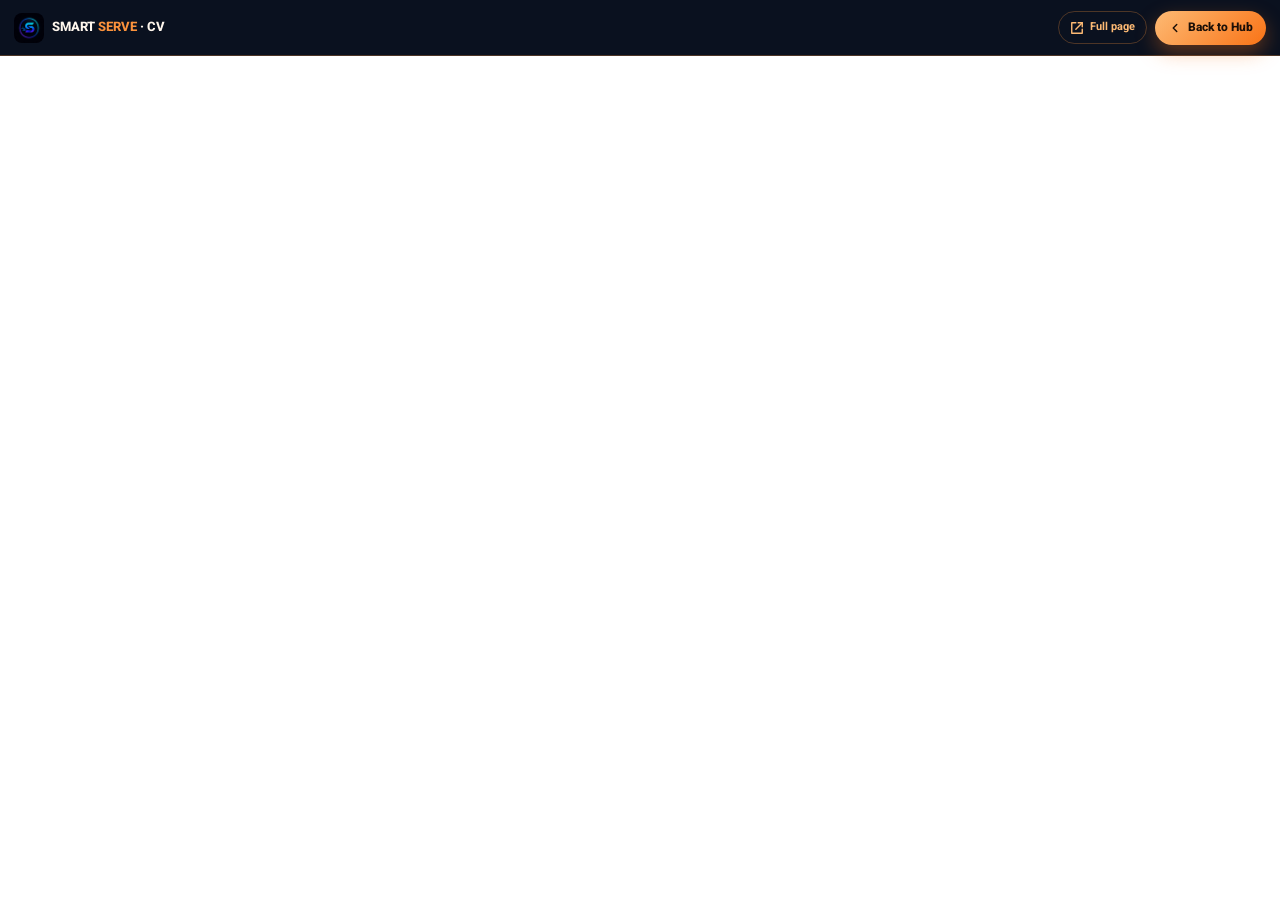
==== cv.html @ f28821da "Add POS showcase page with multilingual screenshots, CV hub wrapper with Back to Hub, and wire hub P" ====
<!DOCTYPE html>
<html lang="en">
<head>
    <meta charset="utf-8">
    <meta name="viewport" content="width=device-width, initial-scale=1.0">
    <title>Smart Serve — CV</title>
    <meta name="description" content="Basam Ali — Web & App Developer CV">
    <meta name="theme-color" content="#0B1220">
    <link rel="icon" type="image/png" href="images/icon-192.png">
    <link rel="preconnect" href="https://fonts.googleapis.com">
    <link rel="preconnect" href="https://fonts.gstatic.com" crossorigin>
    <link href="https://fonts.googleapis.com/css2?family=Vazirmatn:wght@600;700;800&display=swap" rel="stylesheet">
    <style>
        *,*::before,*::after{margin:0;padding:0;box-sizing:border-box}
        :root{
            --bg:#0B1220;--line:rgba(251,146,60,.28);--text:#FFF7ED;--muted:#FDBA74;
            --orange:#FB923C;--orange2:#F97316;
        }
        html,body{height:100%;overflow:hidden}
        body{font-family:'Vazirmatn',sans-serif;background:var(--bg);color:var(--text)}
        a{text-decoration:none;color:inherit}
        .bar{
            position:fixed;top:0;left:0;right:0;z-index:50;height:56px;
            display:flex;align-items:center;justify-content:space-between;gap:10px;
            padding:0 14px;background:rgba(11,18,32,.92);backdrop-filter:blur(12px);
            border-bottom:1px solid var(--line);
        }
        .brand{display:flex;align-items:center;gap:8px;font-size:13px;font-weight:800}
        .brand img{width:30px;height:30px;border-radius:8px;object-fit:cover}
        .brand em{font-style:normal;color:var(--orange)}
        .hub-back{
            display:inline-flex;align-items:center;gap:6px;font-size:12px;font-weight:800;
            color:#1C1008;background:linear-gradient(135deg,#FDBA74,var(--orange2));
            padding:8px 13px;border-radius:999px;box-shadow:0 8px 20px rgba(249,115,22,.35);
        }
        .hub-back svg{width:14px;height:14px}
        .open-ext{
            display:inline-flex;align-items:center;gap:6px;font-size:11px;font-weight:700;
            color:var(--muted);border:1px solid var(--line);padding:7px 11px;border-radius:999px;
        }
        .actions{display:flex;align-items:center;gap:8px}
        .frame-wrap{position:fixed;inset:56px 0 0 0}
        .frame-wrap iframe{width:100%;height:100%;border:0;display:block;background:#fff}
        @media(max-width:520px){
            .brand span{display:none}
            .open-ext span{display:none}
            .open-ext{padding:8px 10px}
        }
    </style>
</head>
<body>
    <div class="bar">
        <a class="brand" href="index.html">
            <img src="images/logo.png" alt="Smart Serve">
            <span>SMART <em>SERVE</em> · CV</span>
        </a>
        <div class="actions">
            <a class="open-ext" href="https://basam-ali-info.vercel.app/" target="_blank" rel="noopener noreferrer" title="Open full page">
                <svg width="14" height="14" viewBox="0 0 24 24" fill="none" stroke="currentColor" stroke-width="2.4" stroke-linecap="round" stroke-linejoin="round"><path d="M14 3h7v7"/><path d="M10 14L21 3"/><path d="M21 14v7H3V3h7"/></svg>
                <span>Full page</span>
            </a>
            <a class="hub-back" href="index.html">
                <svg viewBox="0 0 24 24" fill="none" stroke="currentColor" stroke-width="2.5" stroke-linecap="round" stroke-linejoin="round"><path d="M15 18l-6-6 6-6"/></svg>
                <span>Back to Hub</span>
            </a>
        </div>
    </div>
    <div class="frame-wrap">
        <iframe src="https://basam-ali-info.vercel.app/" title="Basam Ali CV" loading="eager" referrerpolicy="no-referrer-when-downgrade"></iframe>
    </div>
</body>
</html>
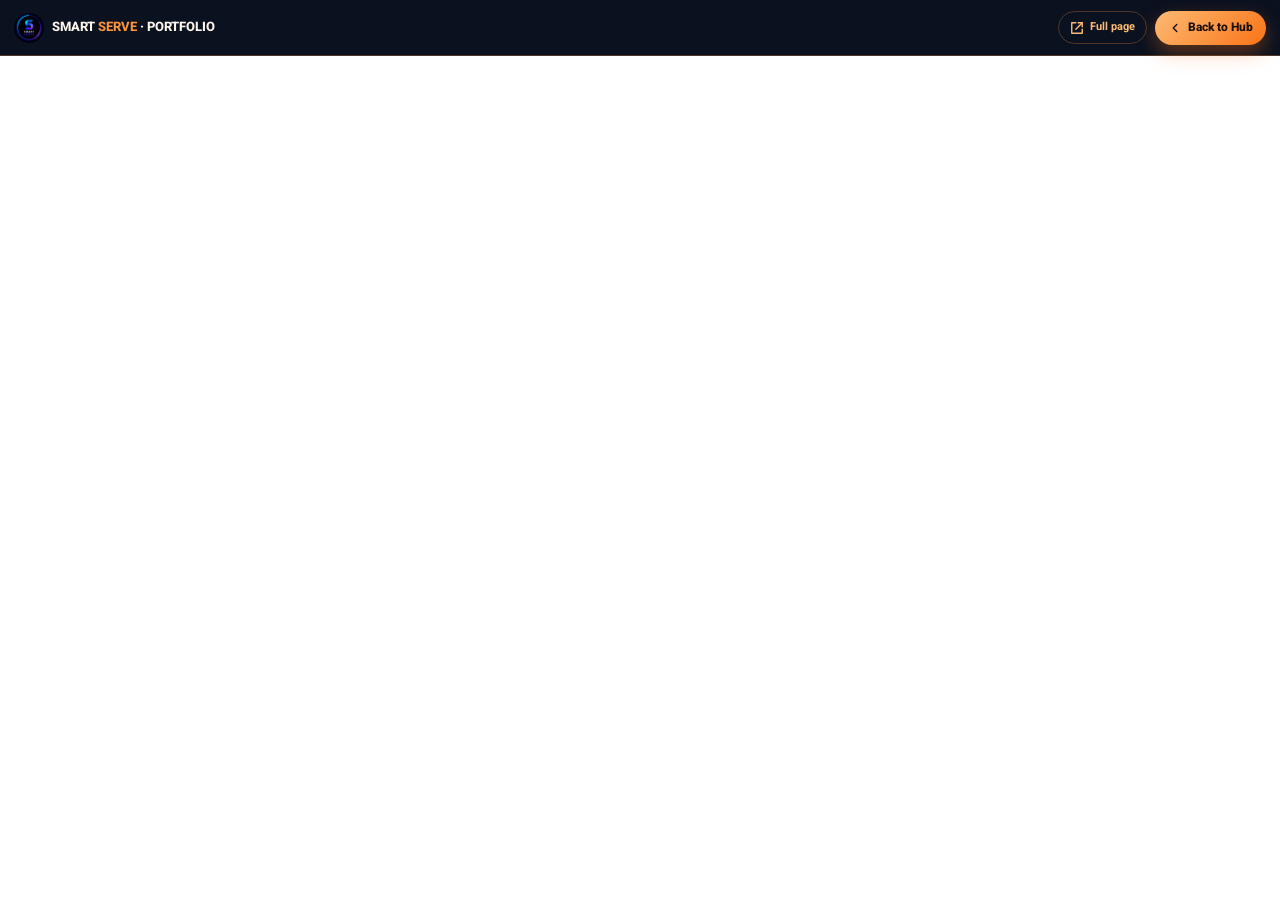
==== commit 822c1090: "Update brand logo and rename CV section to Developer Portfolio" ====
--- a/cv.html
+++ b/cv.html
@@ -3,8 +3,8 @@
 <head>
     <meta charset="utf-8">
     <meta name="viewport" content="width=device-width, initial-scale=1.0">
-    <title>Smart Serve — CV</title>
-    <meta name="description" content="Basam Ali — Web & App Developer CV">
+    <title>Smart Serve — Developer Portfolio</title>
+    <meta name="description" content="Basam Ali — Web & App Developer Portfolio">
     <meta name="theme-color" content="#0B1220">
     <link rel="icon" type="image/png" href="images/icon-192.png">
     <link rel="preconnect" href="https://fonts.googleapis.com">
@@ -26,7 +26,7 @@
             border-bottom:1px solid var(--line);
         }
         .brand{display:flex;align-items:center;gap:8px;font-size:13px;font-weight:800}
-        .brand img{width:30px;height:30px;border-radius:8px;object-fit:cover}
+        .brand img{width:30px;height:30px;border-radius:50%;object-fit:cover}
         .brand em{font-style:normal;color:var(--orange)}
         .hub-back{
             display:inline-flex;align-items:center;gap:6px;font-size:12px;font-weight:800;
@@ -52,7 +52,7 @@
     <div class="bar">
         <a class="brand" href="index.html">
             <img src="images/logo.png" alt="Smart Serve">
-            <span>SMART <em>SERVE</em> · CV</span>
+            <span>SMART <em>SERVE</em> · PORTFOLIO</span>
         </a>
         <div class="actions">
             <a class="open-ext" href="https://basam-ali-info.vercel.app/" target="_blank" rel="noopener noreferrer" title="Open full page">
@@ -66,7 +66,7 @@
         </div>
     </div>
     <div class="frame-wrap">
-        <iframe src="https://basam-ali-info.vercel.app/" title="Basam Ali CV" loading="eager" referrerpolicy="no-referrer-when-downgrade"></iframe>
+        <iframe src="https://basam-ali-info.vercel.app/" title="Basam Ali Portfolio" loading="eager" referrerpolicy="no-referrer-when-downgrade"></iframe>
     </div>
 </body>
 </html>
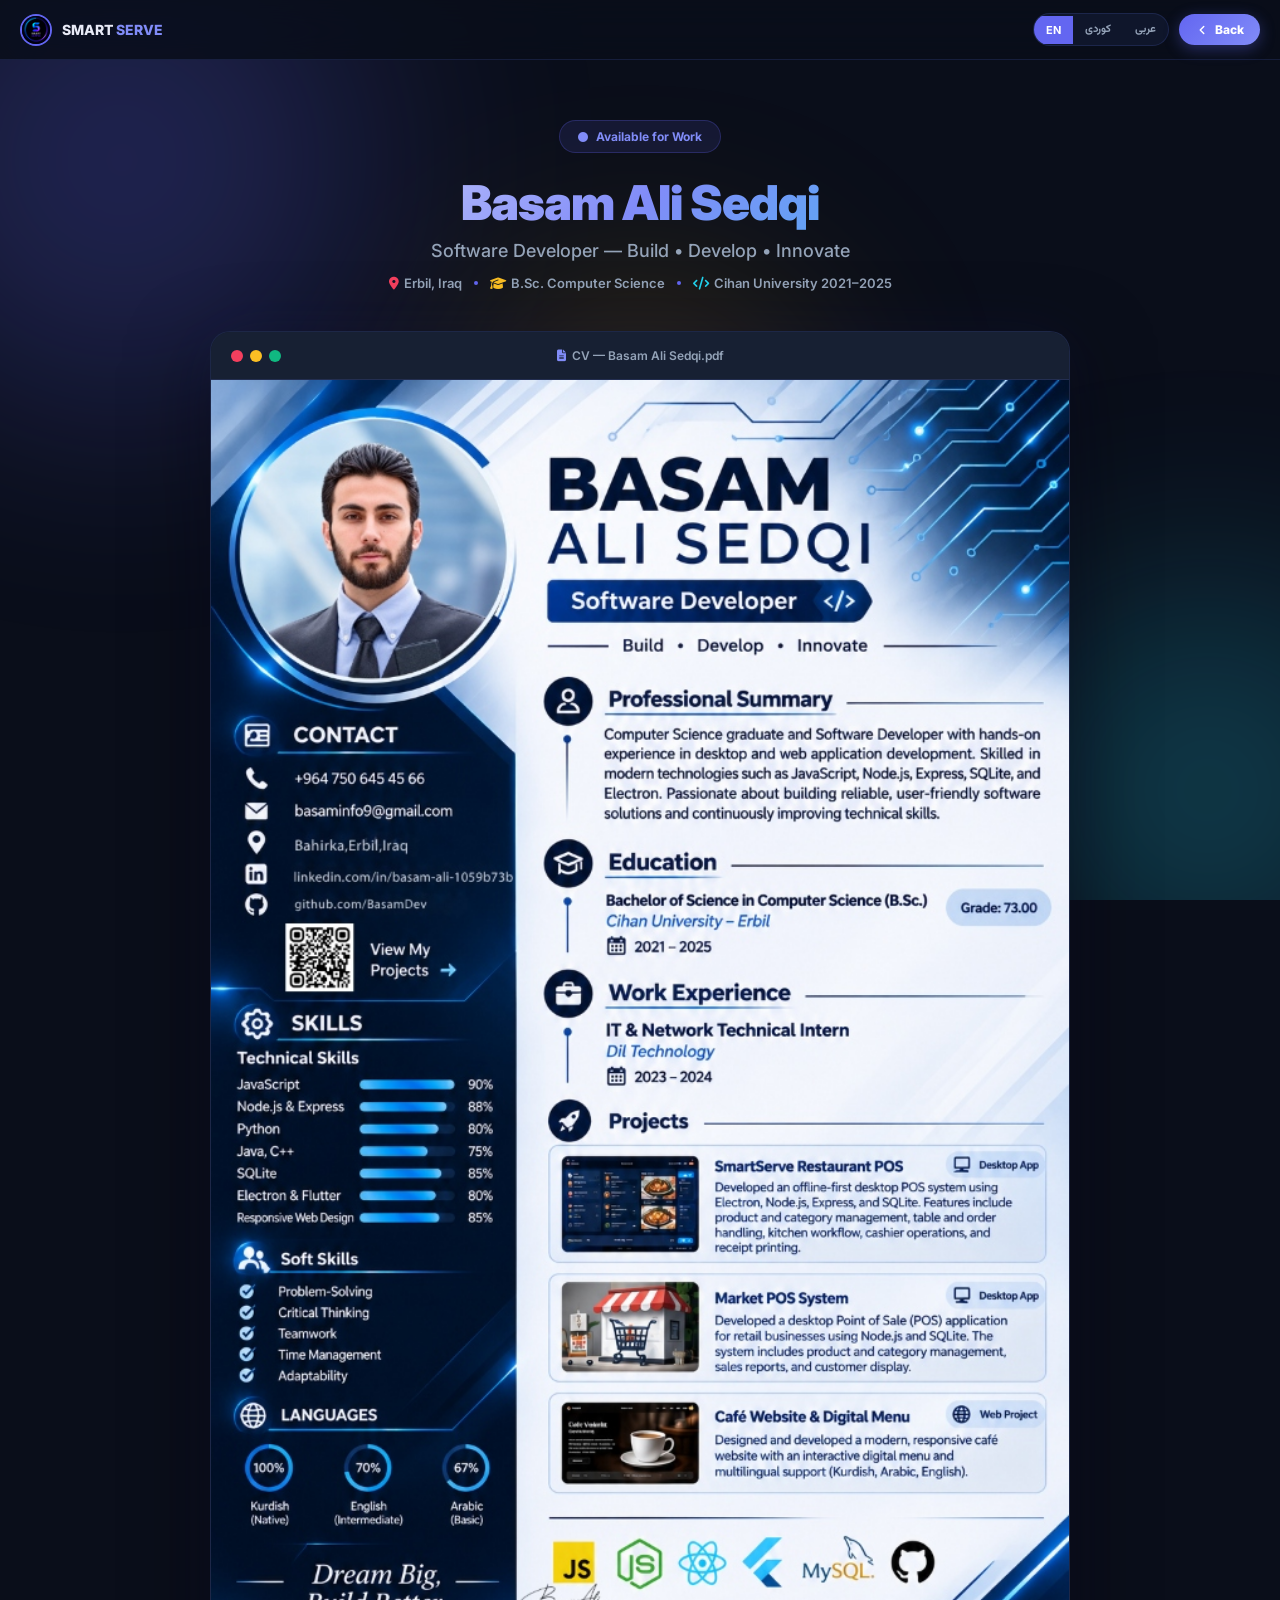
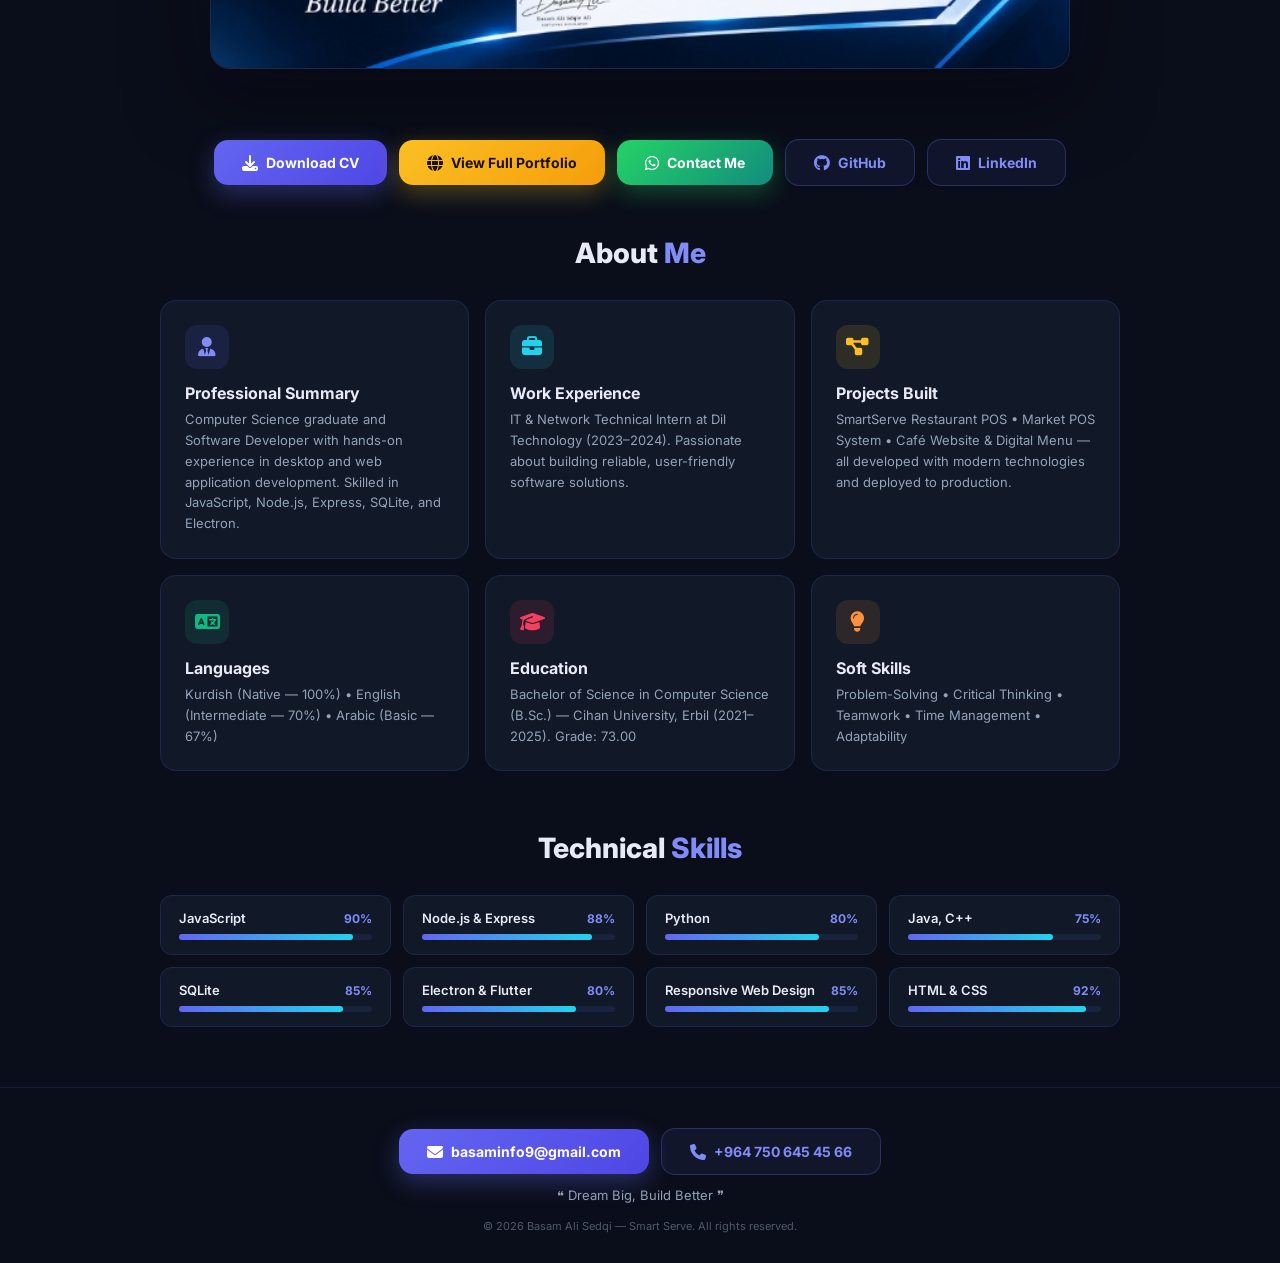
==== commit 76322337: "Redesign CV page - luxury portfolio with CV image, download, trilingual (EN/KU/AR)" ====
--- a/cv.html
+++ b/cv.html
@@ -1,72 +1,563 @@
 <!DOCTYPE html>
-<html lang="en">
+<html lang="en" dir="ltr">
 <head>
     <meta charset="utf-8">
     <meta name="viewport" content="width=device-width, initial-scale=1.0">
-    <title>Smart Serve — Developer Portfolio</title>
-    <meta name="description" content="Basam Ali — Web & App Developer Portfolio">
-    <meta name="theme-color" content="#0B1220">
+    <title>Basam Ali Sedqi — Software Developer</title>
+    <meta name="description" content="Basam Ali Sedqi — Software Developer Portfolio & CV">
+    <meta name="theme-color" content="#0a0e1a">
     <link rel="icon" type="image/png" href="images/icon-192.png">
     <link rel="preconnect" href="https://fonts.googleapis.com">
     <link rel="preconnect" href="https://fonts.gstatic.com" crossorigin>
-    <link href="https://fonts.googleapis.com/css2?family=Vazirmatn:wght@600;700;800&display=swap" rel="stylesheet">
+    <link href="https://fonts.googleapis.com/css2?family=Inter:wght@400;500;600;700;800;900&family=Vazirmatn:wght@400;600;700;800&display=swap" rel="stylesheet">
+    <link rel="stylesheet" href="https://cdnjs.cloudflare.com/ajax/libs/font-awesome/6.5.1/css/all.min.css">
     <style>
         *,*::before,*::after{margin:0;padding:0;box-sizing:border-box}
         :root{
-            --bg:#0B1220;--line:rgba(251,146,60,.28);--text:#FFF7ED;--muted:#FDBA74;
-            --orange:#FB923C;--orange2:#F97316;
-        }
-        html,body{height:100%;overflow:hidden}
-        body{font-family:'Vazirmatn',sans-serif;background:var(--bg);color:var(--text)}
-        a{text-decoration:none;color:inherit}
-        .bar{
-            position:fixed;top:0;left:0;right:0;z-index:50;height:56px;
-            display:flex;align-items:center;justify-content:space-between;gap:10px;
-            padding:0 14px;background:rgba(11,18,32,.92);backdrop-filter:blur(12px);
-            border-bottom:1px solid var(--line);
-        }
-        .brand{display:flex;align-items:center;gap:8px;font-size:13px;font-weight:800}
-        .brand img{width:30px;height:30px;border-radius:50%;object-fit:cover}
-        .brand em{font-style:normal;color:var(--orange)}
-        .hub-back{
+            --bg:#0a0e1a;--surface:#111827;--surface2:#1a2236;--border:rgba(99,130,255,.15);
+            --text:#e8eaf6;--muted:#94a3b8;--accent:#6366f1;--accent2:#818cf8;
+            --gold:#fbbf24;--gold2:#f59e0b;--cyan:#22d3ee;--emerald:#10b981;
+            --rose:#f43f5e;--orange:#fb923c;
+        }
+        html{scroll-behavior:smooth}
+        body{font-family:'Inter','Vazirmatn',sans-serif;background:var(--bg);color:var(--text);min-height:100vh;overflow-x:hidden}
+        [dir="rtl"] body{font-family:'Vazirmatn','Inter',sans-serif}
+
+        /* ─── Ambient Background ─── */
+        .ambient{position:fixed;inset:0;pointer-events:none;z-index:0;overflow:hidden}
+        .ambient .orb{position:absolute;border-radius:50%;filter:blur(120px);opacity:.25;animation:orbFloat 12s ease-in-out infinite alternate}
+        .orb-1{width:500px;height:500px;background:var(--accent);top:-10%;left:-10%;animation-delay:0s}
+        .orb-2{width:400px;height:400px;background:var(--cyan);bottom:-10%;right:-10%;animation-delay:-4s}
+        .orb-3{width:300px;height:300px;background:var(--gold);top:50%;left:50%;transform:translate(-50%,-50%);animation-delay:-8s}
+        @keyframes orbFloat{0%{transform:translate(0,0) scale(1)}50%{transform:translate(30px,-20px) scale(1.1)}100%{transform:translate(-20px,30px) scale(.95)}}
+
+        /* ─── Top Bar ─── */
+        .topbar{
+            position:sticky;top:0;z-index:100;height:60px;
+            display:flex;align-items:center;justify-content:space-between;
+            padding:0 20px;background:rgba(10,14,26,.88);backdrop-filter:blur(20px) saturate(1.6);
+            border-bottom:1px solid var(--border);
+        }
+        .topbar-brand{display:flex;align-items:center;gap:10px;font-weight:800;font-size:14px;color:var(--text);text-decoration:none}
+        .topbar-brand img{width:32px;height:32px;border-radius:50%;object-fit:cover;border:2px solid var(--accent)}
+        .topbar-brand em{font-style:normal;color:var(--accent2)}
+        .topbar-actions{display:flex;align-items:center;gap:10px}
+        .lang-toggle{
+            display:flex;align-items:center;gap:0;border-radius:999px;overflow:hidden;
+            border:1px solid var(--border);background:rgba(99,130,255,.08);
+        }
+        .lang-toggle button{
+            padding:7px 12px;font-size:11px;font-weight:700;background:none;border:none;color:var(--muted);
+            cursor:pointer;transition:all .3s ease;font-family:inherit;
+        }
+        .lang-toggle button.active{background:var(--accent);color:#fff}
+        .back-btn{
             display:inline-flex;align-items:center;gap:6px;font-size:12px;font-weight:800;
-            color:#1C1008;background:linear-gradient(135deg,#FDBA74,var(--orange2));
-            padding:8px 13px;border-radius:999px;box-shadow:0 8px 20px rgba(249,115,22,.35);
-        }
-        .hub-back svg{width:14px;height:14px}
-        .open-ext{
-            display:inline-flex;align-items:center;gap:6px;font-size:11px;font-weight:700;
-            color:var(--muted);border:1px solid var(--line);padding:7px 11px;border-radius:999px;
-        }
-        .actions{display:flex;align-items:center;gap:8px}
-        .frame-wrap{position:fixed;inset:56px 0 0 0}
-        .frame-wrap iframe{width:100%;height:100%;border:0;display:block;background:#fff}
-        @media(max-width:520px){
-            .brand span{display:none}
-            .open-ext span{display:none}
-            .open-ext{padding:8px 10px}
+            color:#fff;background:linear-gradient(135deg,var(--accent),var(--accent2));
+            padding:8px 16px;border-radius:999px;text-decoration:none;
+            box-shadow:0 4px 15px rgba(99,102,241,.35);transition:all .3s ease;
+        }
+        .back-btn:hover{transform:translateY(-1px);box-shadow:0 6px 20px rgba(99,102,241,.5)}
+        .back-btn svg{width:14px;height:14px}
+
+        /* ─── Hero Section ─── */
+        .hero{
+            position:relative;z-index:1;padding:60px 20px 40px;text-align:center;
+        }
+        .hero-badge{
+            display:inline-flex;align-items:center;gap:8px;
+            padding:8px 18px;border-radius:999px;font-size:12px;font-weight:700;
+            background:rgba(99,102,241,.12);border:1px solid rgba(99,102,241,.25);
+            color:var(--accent2);margin-bottom:20px;
+            animation:fadeInDown .6s ease;
+        }
+        .hero-badge i{font-size:10px;animation:pulse 2s ease-in-out infinite}
+        @keyframes pulse{0%,100%{opacity:1}50%{opacity:.4}}
+        .hero h1{
+            font-size:clamp(28px,5vw,48px);font-weight:900;letter-spacing:-1px;
+            background:linear-gradient(135deg,#fff 0%,var(--accent2) 50%,var(--cyan) 100%);
+            -webkit-background-clip:text;-webkit-text-fill-color:transparent;background-clip:text;
+            margin-bottom:8px;animation:fadeInUp .6s ease .1s both;
+        }
+        .hero .subtitle{
+            font-size:clamp(14px,2.5vw,18px);color:var(--muted);font-weight:500;
+            animation:fadeInUp .6s ease .2s both;
+        }
+        .hero .tagline{
+            display:flex;align-items:center;justify-content:center;gap:12px;
+            margin-top:14px;font-size:13px;color:var(--muted);font-weight:600;
+            animation:fadeInUp .6s ease .3s both;
+        }
+        .hero .tagline span{display:flex;align-items:center;gap:5px}
+        .hero .tagline .dot{width:4px;height:4px;border-radius:50%;background:var(--accent)}
+
+        @keyframes fadeInUp{from{opacity:0;transform:translateY(20px)}to{opacity:1;transform:translateY(0)}}
+        @keyframes fadeInDown{from{opacity:0;transform:translateY(-15px)}to{opacity:1;transform:translateY(0)}}
+
+        /* ─── CV Showcase ─── */
+        .cv-showcase{
+            position:relative;z-index:1;max-width:900px;margin:0 auto;padding:0 20px 40px;
+        }
+        .cv-frame{
+            position:relative;border-radius:20px;overflow:hidden;
+            background:var(--surface);border:1px solid var(--border);
+            box-shadow:0 25px 80px rgba(0,0,0,.5),0 0 60px rgba(99,102,241,.08);
+            animation:fadeInUp .8s ease .4s both;
+        }
+        .cv-frame-header{
+            display:flex;align-items:center;justify-content:space-between;
+            padding:16px 20px;background:rgba(26,34,54,.8);border-bottom:1px solid var(--border);
+        }
+        .cv-frame-dots{display:flex;gap:7px}
+        .cv-frame-dots span{width:12px;height:12px;border-radius:50%}
+        .cv-frame-dots span:nth-child(1){background:#f43f5e}
+        .cv-frame-dots span:nth-child(2){background:#fbbf24}
+        .cv-frame-dots span:nth-child(3){background:#10b981}
+        .cv-frame-title{font-size:12px;color:var(--muted);font-weight:600;display:flex;align-items:center;gap:6px}
+        .cv-frame-title i{color:var(--accent2)}
+        .cv-image-wrap{
+            position:relative;cursor:zoom-in;overflow:hidden;
+        }
+        .cv-image-wrap img{
+            width:100%;height:auto;display:block;transition:transform .5s ease;
+        }
+        .cv-image-wrap:hover img{transform:scale(1.02)}
+        .cv-image-overlay{
+            position:absolute;inset:0;background:linear-gradient(to top,rgba(10,14,26,.7) 0%,transparent 30%);
+            display:flex;align-items:flex-end;justify-content:center;padding:30px;
+            opacity:0;transition:opacity .4s ease;pointer-events:none;
+        }
+        .cv-image-wrap:hover .cv-image-overlay{opacity:1}
+        .cv-image-overlay span{
+            font-size:14px;font-weight:700;color:#fff;
+            background:rgba(99,102,241,.6);backdrop-filter:blur(10px);
+            padding:10px 20px;border-radius:999px;
+        }
+
+        /* ─── Action Buttons ─── */
+        .cv-actions{
+            display:flex;flex-wrap:wrap;align-items:center;justify-content:center;gap:12px;
+            padding:30px 20px;position:relative;z-index:1;animation:fadeInUp .8s ease .5s both;
+        }
+        .btn{
+            display:inline-flex;align-items:center;gap:8px;padding:14px 28px;
+            border-radius:14px;font-size:14px;font-weight:700;text-decoration:none;
+            transition:all .35s ease;border:none;cursor:pointer;font-family:inherit;
+        }
+        .btn i{font-size:16px}
+        .btn-primary{
+            background:linear-gradient(135deg,var(--accent),#4f46e5);color:#fff;
+            box-shadow:0 8px 25px rgba(99,102,241,.35);
+        }
+        .btn-primary:hover{transform:translateY(-2px);box-shadow:0 12px 35px rgba(99,102,241,.5)}
+        .btn-gold{
+            background:linear-gradient(135deg,var(--gold),var(--gold2));color:#1a1000;
+            box-shadow:0 8px 25px rgba(251,191,36,.3);
+        }
+        .btn-gold:hover{transform:translateY(-2px);box-shadow:0 12px 35px rgba(251,191,36,.45)}
+        .btn-outline{
+            background:rgba(99,130,255,.08);color:var(--accent2);
+            border:1.5px solid rgba(99,102,241,.3);
+        }
+        .btn-outline:hover{background:rgba(99,130,255,.18);transform:translateY(-2px)}
+        .btn-whatsapp{
+            background:linear-gradient(135deg,#25d366,#128c7e);color:#fff;
+            box-shadow:0 8px 25px rgba(37,211,102,.3);
+        }
+        .btn-whatsapp:hover{transform:translateY(-2px);box-shadow:0 12px 35px rgba(37,211,102,.45)}
+
+        /* ─── Info Cards Grid ─── */
+        .info-section{
+            position:relative;z-index:1;max-width:1000px;margin:0 auto;padding:20px 20px 40px;
+        }
+        .section-title{
+            text-align:center;font-size:clamp(20px,3vw,28px);font-weight:800;margin-bottom:30px;
+            color:var(--text);
+        }
+        .section-title span{color:var(--accent2)}
+        .info-grid{display:grid;grid-template-columns:repeat(auto-fit,minmax(280px,1fr));gap:16px}
+        .info-card{
+            background:var(--surface);border:1px solid var(--border);border-radius:16px;
+            padding:24px;transition:all .35s ease;position:relative;overflow:hidden;
+        }
+        .info-card::before{
+            content:'';position:absolute;top:0;left:0;right:0;height:3px;
+            background:linear-gradient(90deg,var(--accent),var(--cyan));
+            transform:scaleX(0);transition:transform .4s ease;transform-origin:left;
+        }
+        .info-card:hover{transform:translateY(-4px);border-color:rgba(99,102,241,.3);box-shadow:0 15px 40px rgba(0,0,0,.3)}
+        .info-card:hover::before{transform:scaleX(1)}
+        .info-card-icon{
+            width:44px;height:44px;border-radius:12px;display:flex;align-items:center;justify-content:center;
+            font-size:20px;margin-bottom:14px;
+        }
+        .info-card-icon.blue{background:rgba(99,102,241,.12);color:var(--accent2)}
+        .info-card-icon.cyan{background:rgba(34,211,238,.12);color:var(--cyan)}
+        .info-card-icon.gold{background:rgba(251,191,36,.12);color:var(--gold)}
+        .info-card-icon.emerald{background:rgba(16,185,129,.12);color:var(--emerald)}
+        .info-card-icon.rose{background:rgba(244,63,94,.12);color:var(--rose)}
+        .info-card-icon.orange{background:rgba(251,146,60,.12);color:var(--orange)}
+        .info-card h3{font-size:16px;font-weight:700;margin-bottom:6px;color:var(--text)}
+        .info-card p{font-size:13px;color:var(--muted);line-height:1.6}
+
+        /* ─── Skills Section ─── */
+        .skills-grid{display:grid;grid-template-columns:repeat(auto-fit,minmax(220px,1fr));gap:12px;margin-top:20px}
+        .skill-bar{
+            background:var(--surface);border:1px solid var(--border);border-radius:12px;padding:14px 18px;
+        }
+        .skill-bar-head{display:flex;align-items:center;justify-content:space-between;margin-bottom:8px}
+        .skill-bar-head span:first-child{font-size:13px;font-weight:600;color:var(--text)}
+        .skill-bar-head span:last-child{font-size:12px;font-weight:700;color:var(--accent2)}
+        .skill-track{height:6px;border-radius:99px;background:rgba(99,130,255,.1)}
+        .skill-fill{height:100%;border-radius:99px;background:linear-gradient(90deg,var(--accent),var(--cyan));transition:width 1.2s ease}
+
+        /* ─── Contact Footer ─── */
+        .contact-footer{
+            position:relative;z-index:1;text-align:center;
+            padding:40px 20px 30px;
+            border-top:1px solid var(--border);
+            margin-top:20px;
+        }
+        .contact-footer p{font-size:13px;color:var(--muted);margin-top:12px}
+        .contact-footer .copy{font-size:11px;color:rgba(148,163,184,.5);margin-top:16px}
+
+        /* ─── Lightbox ─── */
+        .lightbox{
+            position:fixed;inset:0;z-index:999;background:rgba(0,0,0,.92);backdrop-filter:blur(15px);
+            display:flex;align-items:center;justify-content:center;padding:20px;
+            opacity:0;visibility:hidden;transition:all .4s ease;
+        }
+        .lightbox.active{opacity:1;visibility:visible}
+        .lightbox img{max-width:95%;max-height:90vh;border-radius:12px;box-shadow:0 30px 80px rgba(0,0,0,.6);transform:scale(.9);transition:transform .4s ease}
+        .lightbox.active img{transform:scale(1)}
+        .lightbox-close{
+            position:absolute;top:20px;right:20px;width:44px;height:44px;border-radius:50%;
+            background:rgba(255,255,255,.1);border:1px solid rgba(255,255,255,.15);
+            color:#fff;font-size:20px;cursor:pointer;display:flex;align-items:center;justify-content:center;
+            transition:all .3s ease;
+        }
+        .lightbox-close:hover{background:rgba(244,63,94,.6)}
+
+        /* ─── Responsive ─── */
+        @media(max-width:600px){
+            .topbar-brand span{display:none}
+            .hero{padding:40px 16px 30px}
+            .cv-actions{gap:10px;padding:20px 16px}
+            .btn{padding:12px 20px;font-size:13px}
+            .info-grid{grid-template-columns:1fr}
+            .skills-grid{grid-template-columns:1fr}
         }
     </style>
 </head>
 <body>
-    <div class="bar">
-        <a class="brand" href="index.html">
+    <!-- Ambient BG -->
+    <div class="ambient">
+        <div class="orb orb-1"></div>
+        <div class="orb orb-2"></div>
+        <div class="orb orb-3"></div>
+    </div>
+
+    <!-- Top Bar -->
+    <div class="topbar">
+        <a class="topbar-brand" href="index.html">
             <img src="images/logo.png" alt="Smart Serve">
-            <span>SMART <em>SERVE</em> · PORTFOLIO</span>
+            <span>SMART <em>SERVE</em></span>
         </a>
-        <div class="actions">
-            <a class="open-ext" href="https://basam-ali-info.vercel.app/" target="_blank" rel="noopener noreferrer" title="Open full page">
-                <svg width="14" height="14" viewBox="0 0 24 24" fill="none" stroke="currentColor" stroke-width="2.4" stroke-linecap="round" stroke-linejoin="round"><path d="M14 3h7v7"/><path d="M10 14L21 3"/><path d="M21 14v7H3V3h7"/></svg>
-                <span>Full page</span>
-            </a>
-            <a class="hub-back" href="index.html">
+        <div class="topbar-actions">
+            <div class="lang-toggle" id="langToggle">
+                <button data-lang="en" class="active">EN</button>
+                <button data-lang="ku">کوردی</button>
+                <button data-lang="ar">عربی</button>
+            </div>
+            <a class="back-btn" href="index.html">
                 <svg viewBox="0 0 24 24" fill="none" stroke="currentColor" stroke-width="2.5" stroke-linecap="round" stroke-linejoin="round"><path d="M15 18l-6-6 6-6"/></svg>
-                <span>Back to Hub</span>
+                <span data-t="back">Back</span>
             </a>
         </div>
     </div>
-    <div class="frame-wrap">
-        <iframe src="https://basam-ali-info.vercel.app/" title="Basam Ali Portfolio" loading="eager" referrerpolicy="no-referrer-when-downgrade"></iframe>
+
+    <!-- Hero -->
+    <section class="hero">
+        <div class="hero-badge"><i class="fas fa-circle"></i> <span data-t="available">Available for Work</span></div>
+        <h1 data-t="hero_name">Basam Ali Sedqi</h1>
+        <p class="subtitle" data-t="hero_role">Software Developer — Build • Develop • Innovate</p>
+        <div class="tagline">
+            <span><i class="fas fa-map-marker-alt" style="color:var(--rose)"></i> <span data-t="hero_loc">Erbil, Iraq</span></span>
+            <span class="dot"></span>
+            <span><i class="fas fa-graduation-cap" style="color:var(--gold)"></i> <span data-t="hero_edu">B.Sc. Computer Science</span></span>
+            <span class="dot"></span>
+            <span><i class="fas fa-code" style="color:var(--cyan)"></i> <span data-t="hero_exp">Cihan University 2021–2025</span></span>
+        </div>
+    </section>
+
+    <!-- CV Image Showcase -->
+    <section class="cv-showcase">
+        <div class="cv-frame">
+            <div class="cv-frame-header">
+                <div class="cv-frame-dots"><span></span><span></span><span></span></div>
+                <div class="cv-frame-title"><i class="fas fa-file-alt"></i> <span data-t="cv_file">CV — Basam Ali Sedqi.pdf</span></div>
+                <div style="width:50px"></div>
+            </div>
+            <div class="cv-image-wrap" onclick="openLightbox()">
+                <img src="images/cv-basam.jpg" alt="Basam Ali Sedqi — CV / Resume" loading="eager">
+                <div class="cv-image-overlay">
+                    <span><i class="fas fa-search-plus"></i>&nbsp; <span data-t="click_zoom">Click to zoom</span></span>
+                </div>
+            </div>
+        </div>
+    </section>
+
+    <!-- Action Buttons -->
+    <div class="cv-actions">
+        <a class="btn btn-primary" href="images/cv-basam.jpg" download="Basam_Ali_Sedqi_CV.jpg">
+            <i class="fas fa-download"></i> <span data-t="btn_download">Download CV</span>
+        </a>
+        <a class="btn btn-gold" href="https://basam-ali-info.vercel.app/" target="_blank" rel="noopener noreferrer">
+            <i class="fas fa-globe"></i> <span data-t="btn_portfolio">View Full Portfolio</span>
+        </a>
+        <a class="btn btn-whatsapp" href="https://wa.me/9647506454656" target="_blank" rel="noopener noreferrer">
+            <i class="fab fa-whatsapp"></i> <span data-t="btn_contact">Contact Me</span>
+        </a>
+        <a class="btn btn-outline" href="https://github.com/BasamDev" target="_blank" rel="noopener noreferrer">
+            <i class="fab fa-github"></i> <span>GitHub</span>
+        </a>
+        <a class="btn btn-outline" href="https://linkedin.com/in/basam-ali-1059b73b" target="_blank" rel="noopener noreferrer">
+            <i class="fab fa-linkedin"></i> <span>LinkedIn</span>
+        </a>
     </div>
+
+    <!-- About Me Cards -->
+    <section class="info-section">
+        <h2 class="section-title" data-t="about_title">About <span>Me</span></h2>
+        <div class="info-grid">
+            <div class="info-card">
+                <div class="info-card-icon blue"><i class="fas fa-user-tie"></i></div>
+                <h3 data-t="card_summary">Professional Summary</h3>
+                <p data-t="card_summary_desc">Computer Science graduate and Software Developer with hands-on experience in desktop and web application development. Skilled in JavaScript, Node.js, Express, SQLite, and Electron.</p>
+            </div>
+            <div class="info-card">
+                <div class="info-card-icon cyan"><i class="fas fa-briefcase"></i></div>
+                <h3 data-t="card_work">Work Experience</h3>
+                <p data-t="card_work_desc">IT & Network Technical Intern at Dil Technology (2023–2024). Passionate about building reliable, user-friendly software solutions.</p>
+            </div>
+            <div class="info-card">
+                <div class="info-card-icon gold"><i class="fas fa-project-diagram"></i></div>
+                <h3 data-t="card_projects">Projects Built</h3>
+                <p data-t="card_projects_desc">SmartServe Restaurant POS • Market POS System • Café Website & Digital Menu — all developed with modern technologies and deployed to production.</p>
+            </div>
+            <div class="info-card">
+                <div class="info-card-icon emerald"><i class="fas fa-language"></i></div>
+                <h3 data-t="card_lang">Languages</h3>
+                <p data-t="card_lang_desc">Kurdish (Native — 100%) • English (Intermediate — 70%) • Arabic (Basic — 67%)</p>
+            </div>
+            <div class="info-card">
+                <div class="info-card-icon rose"><i class="fas fa-graduation-cap"></i></div>
+                <h3 data-t="card_education">Education</h3>
+                <p data-t="card_education_desc">Bachelor of Science in Computer Science (B.Sc.) — Cihan University, Erbil (2021–2025). Grade: 73.00</p>
+            </div>
+            <div class="info-card">
+                <div class="info-card-icon orange"><i class="fas fa-lightbulb"></i></div>
+                <h3 data-t="card_soft">Soft Skills</h3>
+                <p data-t="card_soft_desc">Problem-Solving • Critical Thinking • Teamwork • Time Management • Adaptability</p>
+            </div>
+        </div>
+    </section>
+
+    <!-- Technical Skills -->
+    <section class="info-section">
+        <h2 class="section-title" data-t="skills_title">Technical <span>Skills</span></h2>
+        <div class="skills-grid">
+            <div class="skill-bar">
+                <div class="skill-bar-head"><span>JavaScript</span><span>90%</span></div>
+                <div class="skill-track"><div class="skill-fill" style="width:90%"></div></div>
+            </div>
+            <div class="skill-bar">
+                <div class="skill-bar-head"><span>Node.js & Express</span><span>88%</span></div>
+                <div class="skill-track"><div class="skill-fill" style="width:88%"></div></div>
+            </div>
+            <div class="skill-bar">
+                <div class="skill-bar-head"><span>Python</span><span>80%</span></div>
+                <div class="skill-track"><div class="skill-fill" style="width:80%"></div></div>
+            </div>
+            <div class="skill-bar">
+                <div class="skill-bar-head"><span>Java, C++</span><span>75%</span></div>
+                <div class="skill-track"><div class="skill-fill" style="width:75%"></div></div>
+            </div>
+            <div class="skill-bar">
+                <div class="skill-bar-head"><span>SQLite</span><span>85%</span></div>
+                <div class="skill-track"><div class="skill-fill" style="width:85%"></div></div>
+            </div>
+            <div class="skill-bar">
+                <div class="skill-bar-head"><span>Electron & Flutter</span><span>80%</span></div>
+                <div class="skill-track"><div class="skill-fill" style="width:80%"></div></div>
+            </div>
+            <div class="skill-bar">
+                <div class="skill-bar-head"><span>Responsive Web Design</span><span>85%</span></div>
+                <div class="skill-track"><div class="skill-fill" style="width:85%"></div></div>
+            </div>
+            <div class="skill-bar">
+                <div class="skill-bar-head"><span>HTML & CSS</span><span>92%</span></div>
+                <div class="skill-track"><div class="skill-fill" style="width:92%"></div></div>
+            </div>
+        </div>
+    </section>
+
+    <!-- Footer -->
+    <div class="contact-footer">
+        <div class="cv-actions" style="padding:0;margin-bottom:10px">
+            <a class="btn btn-primary" href="mailto:basaminfo9@gmail.com"><i class="fas fa-envelope"></i> basaminfo9@gmail.com</a>
+            <a class="btn btn-outline" href="tel:+9647506454656"><i class="fas fa-phone"></i> +964 750 645 45 66</a>
+        </div>
+        <p data-t="motto">❝ Dream Big, Build Better ❞</p>
+        <p class="copy">© 2026 Basam Ali Sedqi — Smart Serve. All rights reserved.</p>
+    </div>
+
+    <!-- Lightbox -->
+    <div class="lightbox" id="lightbox" onclick="closeLightbox(event)">
+        <button class="lightbox-close" onclick="closeLightbox(event)"><i class="fas fa-times"></i></button>
+        <img src="images/cv-basam.jpg" alt="CV Full View">
+    </div>
+
+    <script>
+    /* ─── Trilingual Dictionary ─── */
+    const T = {
+        en: {
+            back:'Back', available:'Available for Work',
+            hero_name:'Basam Ali Sedqi', hero_role:'Software Developer — Build • Develop • Innovate',
+            hero_loc:'Erbil, Iraq', hero_edu:'B.Sc. Computer Science', hero_exp:'Cihan University 2021–2025',
+            cv_file:'CV — Basam Ali Sedqi.pdf', click_zoom:'Click to zoom',
+            btn_download:'Download CV', btn_portfolio:'View Full Portfolio',
+            btn_contact:'Contact Me',
+            about_title:'About <span>Me</span>',
+            card_summary:'Professional Summary',
+            card_summary_desc:'Computer Science graduate and Software Developer with hands-on experience in desktop and web application development. Skilled in JavaScript, Node.js, Express, SQLite, and Electron.',
+            card_work:'Work Experience',
+            card_work_desc:'IT & Network Technical Intern at Dil Technology (2023–2024). Passionate about building reliable, user-friendly software solutions.',
+            card_projects:'Projects Built',
+            card_projects_desc:'SmartServe Restaurant POS • Market POS System • Café Website & Digital Menu — all developed with modern technologies and deployed to production.',
+            card_lang:'Languages',
+            card_lang_desc:'Kurdish (Native — 100%) • English (Intermediate — 70%) • Arabic (Basic — 67%)',
+            card_education:'Education',
+            card_education_desc:'Bachelor of Science in Computer Science (B.Sc.) — Cihan University, Erbil (2021–2025). Grade: 73.00',
+            card_soft:'Soft Skills',
+            card_soft_desc:'Problem-Solving • Critical Thinking • Teamwork • Time Management • Adaptability',
+            skills_title:'Technical <span>Skills</span>',
+            motto:'❝ Dream Big, Build Better ❞'
+        },
+        ku: {
+            back:'گەڕانەوە', available:'ئامادەم بۆ کار',
+            hero_name:'بەسام عەلی سەدقی', hero_role:'پەرەپێدەری نەرمەکاڵا — دروستکردن • پەرەپێدان • داهێنان',
+            hero_loc:'هەولێر، عێراق', hero_edu:'بەکالۆریۆس لە زانستی کۆمپیوتەر', hero_exp:'زانکۆی جیهان ٢٠٢١–٢٠٢٥',
+            cv_file:'CV — بەسام عەلی سەدقی', click_zoom:'کرتە بکە بۆ گەورەکردن',
+            btn_download:'داگرتنی CV', btn_portfolio:'پیشاندانی پرۆفایل',
+            btn_contact:'پەیوەندیم پێوە بکە',
+            about_title:'دەربارەی <span>من</span>',
+            card_summary:'پوختەی پیشەیی',
+            card_summary_desc:'دەرچوی زانستی کۆمپیوتەر و پەرەپێدەری نەرمەکاڵا لەگەڵ ئەزموونی کاری لە پەرەپێدانی بەرنامەی دێسکتۆپ و وێب. شارەزا لە JavaScript, Node.js, Express, SQLite, و Electron.',
+            card_work:'ئەزموونی کار',
+            card_work_desc:'مامۆستای تەکنیکی IT و تۆڕ لە کۆمپانیای دڵ تەکنۆلۆجی (٢٠٢٣–٢٠٢٤). حەزی هەیە بەرنامەی کارامە و ئاسان بۆ بەکارهێنەر دروست بکات.',
+            card_projects:'پرۆژەکان',
+            card_projects_desc:'سیستەمی POS ی چێشتخانەی SmartServe • سیستەمی POS ی مارکێت • ماڵپەڕ و مینیوی دیجیتاڵی کافێ — هەموو بە تەکنەلۆژیای نوێ دروستکراون.',
+            card_lang:'زمانەکان',
+            card_lang_desc:'کوردی (زمانی دایک — ١٠٠٪) • ئینگلیزی (ناوەند — ٧٠٪) • عەرەبی (بنەڕەتی — ٦٧٪)',
+            card_education:'خوێندن',
+            card_education_desc:'بەکالۆریۆس لە زانستی کۆمپیوتەر — زانکۆی جیهان، هەولێر (٢٠٢١–٢٠٢٥). نمرە: ٧٣.٠٠',
+            card_soft:'تواناکانی نەرم',
+            card_soft_desc:'چارەسەرکردنی کێشە • بیرکردنەوەی ڕەخنەیی • کاری تیمی • بەڕێوەبردنی کات • لایەنگریکردن',
+            skills_title:'تواناکانی <span>تەکنیکی</span>',
+            motto:'❝ خەونی گەورە ببینە، باشتر بنیاد بنێ ❞'
+        },
+        ar: {
+            back:'رجوع', available:'متاح للعمل',
+            hero_name:'بسام علي صدقي', hero_role:'مطور برمجيات — بناء • تطوير • ابتكار',
+            hero_loc:'أربيل، العراق', hero_edu:'بكالوريوس علوم الحاسوب', hero_exp:'جامعة جيهان ٢٠٢١–٢٠٢٥',
+            cv_file:'CV — بسام علي صدقي', click_zoom:'انقر للتكبير',
+            btn_download:'تحميل السيرة الذاتية', btn_portfolio:'عرض الملف الكامل',
+            btn_contact:'تواصل معي',
+            about_title:'عن <span>الشخص</span>',
+            card_summary:'الملخص المهني',
+            card_summary_desc:'خريج علوم الحاسوب ومطور برمجيات ذو خبرة عملية في تطوير تطبيقات سطح المكتب والويب. ماهر في JavaScript و Node.js و Express و SQLite و Electron.',
+            card_work:'الخبرة العملية',
+            card_work_desc:'متدرب تقني في تكنولوجيا المعلومات والشبكات في شركة دل تكنولوجي (٢٠٢٣–٢٠٢٤). شغوف ببناء حلول برمجية موثوقة وسهلة الاستخدام.',
+            card_projects:'المشاريع المنجزة',
+            card_projects_desc:'نظام POS للمطاعم SmartServe • نظام POS للمتاجر • موقع وقائمة رقمية للكافيه — جميعها مطورة بتقنيات حديثة.',
+            card_lang:'اللغات',
+            card_lang_desc:'الكردية (لغة أم — ١٠٠٪) • الإنجليزية (متوسط — ٧٠٪) • العربية (أساسي — ٦٧٪)',
+            card_education:'التعليم',
+            card_education_desc:'بكالوريوس علوم الحاسوب — جامعة جيهان، أربيل (٢٠٢١–٢٠٢٥). المعدل: ٧٣.٠٠',
+            card_soft:'المهارات الشخصية',
+            card_soft_desc:'حل المشكلات • التفكير النقدي • العمل الجماعي • إدارة الوقت • التكيف',
+            skills_title:'المهارات <span>التقنية</span>',
+            motto:'❝ احلم كبيرًا، وابنِ الأفضل ❞'
+        }
+    };
+
+    /* ─── Language System ─── */
+    let currentLang = localStorage.getItem('smartserve_lang') || 'en';
+    // Map hub languages to our 3
+    function mapLang(l){ if(['ckb','ku'].includes(l)) return 'ku'; if(l==='ar') return 'ar'; return 'en'; }
+
+    function applyLang(lang){
+        lang = mapLang(lang);
+        currentLang = lang;
+        const dict = T[lang] || T.en;
+        const isRTL = lang !== 'en';
+        document.documentElement.dir = isRTL ? 'rtl' : 'ltr';
+        document.documentElement.lang = lang === 'ku' ? 'ckb' : lang;
+
+        document.querySelectorAll('[data-t]').forEach(el => {
+            const key = el.getAttribute('data-t');
+            if(dict[key] !== undefined){
+                if(dict[key].includes('<span>')) el.innerHTML = dict[key];
+                else el.textContent = dict[key];
+            }
+        });
+
+        // Update active lang button
+        document.querySelectorAll('#langToggle button').forEach(btn => {
+            btn.classList.toggle('active', mapLang(btn.dataset.lang) === lang);
+        });
+
+        localStorage.setItem('smartserve_lang', lang === 'ku' ? 'ckb' : lang);
+    }
+
+    // Init
+    applyLang(currentLang);
+
+    // Language toggle buttons
+    document.querySelectorAll('#langToggle button').forEach(btn => {
+        btn.addEventListener('click', () => applyLang(btn.dataset.lang));
+    });
+
+    /* ─── Lightbox ─── */
+    function openLightbox(){
+        document.getElementById('lightbox').classList.add('active');
+        document.body.style.overflow = 'hidden';
+    }
+    function closeLightbox(e){
+        if(e.target === document.getElementById('lightbox') || e.target.closest('.lightbox-close')){
+            document.getElementById('lightbox').classList.remove('active');
+            document.body.style.overflow = '';
+        }
+    }
+    document.addEventListener('keydown', e => {
+        if(e.key === 'Escape'){
+            document.getElementById('lightbox').classList.remove('active');
+            document.body.style.overflow = '';
+        }
+    });
+
+    /* ─── Animate skill bars on scroll ─── */
+    const observer = new IntersectionObserver(entries => {
+        entries.forEach(entry => {
+            if(entry.isIntersecting){
+                entry.target.querySelectorAll('.skill-fill').forEach(bar => {
+                    bar.style.width = bar.style.width; // trigger re-animation
+                });
+            }
+        });
+    }, {threshold: 0.2});
+    document.querySelectorAll('.skills-grid').forEach(g => observer.observe(g));
+    </script>
 </body>
 </html>
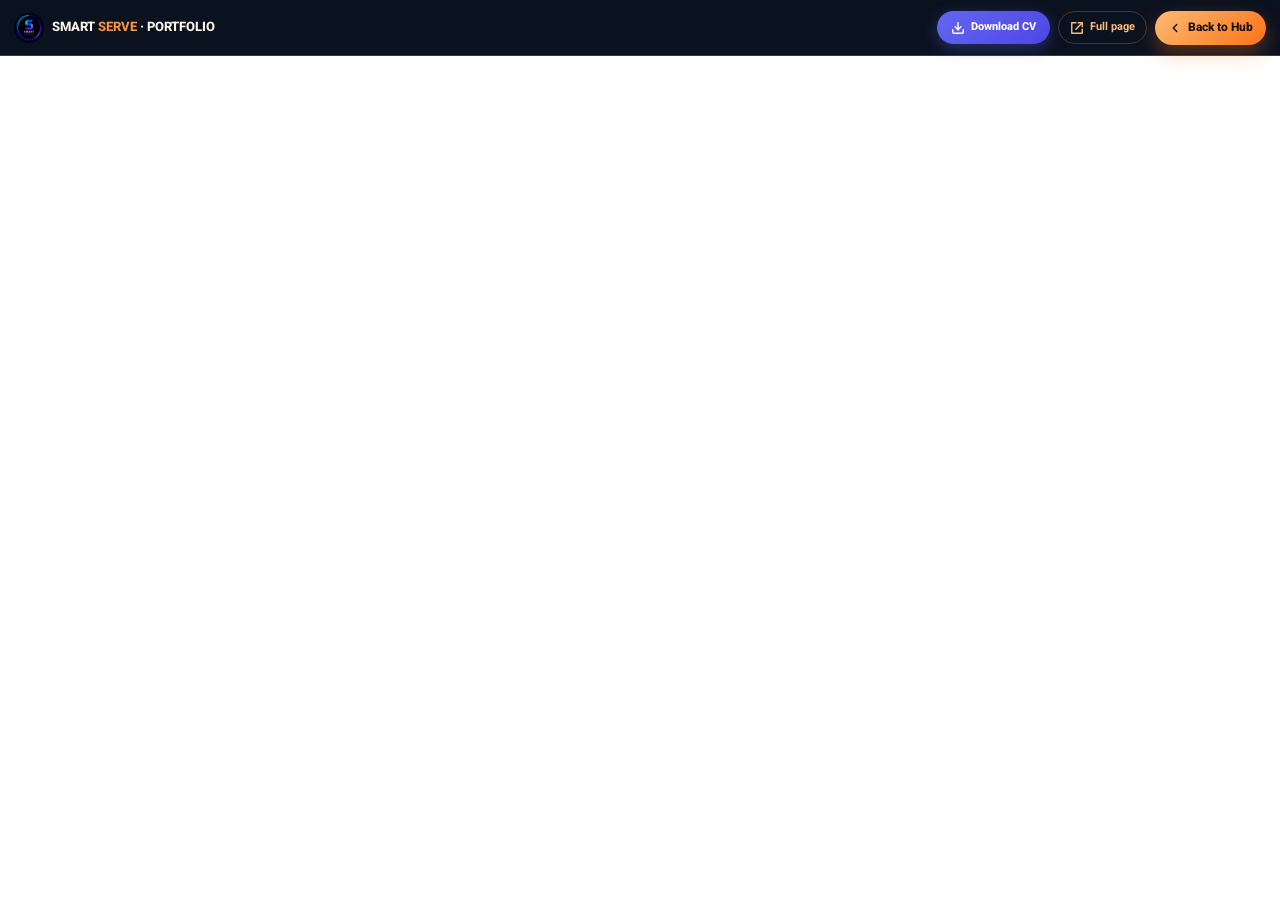
==== commit 43f6f61d: "Restore original CV page + add Download CV button" ====
--- a/cv.html
+++ b/cv.html
@@ -1,563 +1,86 @@
 <!DOCTYPE html>
-<html lang="en" dir="ltr">
+<html lang="en">
 <head>
     <meta charset="utf-8">
     <meta name="viewport" content="width=device-width, initial-scale=1.0">
-    <title>Basam Ali Sedqi — Software Developer</title>
-    <meta name="description" content="Basam Ali Sedqi — Software Developer Portfolio & CV">
-    <meta name="theme-color" content="#0a0e1a">
+    <title>Smart Serve — Developer Portfolio</title>
+    <meta name="description" content="Basam Ali — Web & App Developer Portfolio">
+    <meta name="theme-color" content="#0B1220">
     <link rel="icon" type="image/png" href="images/icon-192.png">
     <link rel="preconnect" href="https://fonts.googleapis.com">
     <link rel="preconnect" href="https://fonts.gstatic.com" crossorigin>
-    <link href="https://fonts.googleapis.com/css2?family=Inter:wght@400;500;600;700;800;900&family=Vazirmatn:wght@400;600;700;800&display=swap" rel="stylesheet">
-    <link rel="stylesheet" href="https://cdnjs.cloudflare.com/ajax/libs/font-awesome/6.5.1/css/all.min.css">
+    <link href="https://fonts.googleapis.com/css2?family=Vazirmatn:wght@600;700;800&display=swap" rel="stylesheet">
     <style>
         *,*::before,*::after{margin:0;padding:0;box-sizing:border-box}
         :root{
-            --bg:#0a0e1a;--surface:#111827;--surface2:#1a2236;--border:rgba(99,130,255,.15);
-            --text:#e8eaf6;--muted:#94a3b8;--accent:#6366f1;--accent2:#818cf8;
-            --gold:#fbbf24;--gold2:#f59e0b;--cyan:#22d3ee;--emerald:#10b981;
-            --rose:#f43f5e;--orange:#fb923c;
+            --bg:#0B1220;--line:rgba(251,146,60,.28);--text:#FFF7ED;--muted:#FDBA74;
+            --orange:#FB923C;--orange2:#F97316;
         }
-        html{scroll-behavior:smooth}
-        body{font-family:'Inter','Vazirmatn',sans-serif;background:var(--bg);color:var(--text);min-height:100vh;overflow-x:hidden}
-        [dir="rtl"] body{font-family:'Vazirmatn','Inter',sans-serif}
-
-        /* ─── Ambient Background ─── */
-        .ambient{position:fixed;inset:0;pointer-events:none;z-index:0;overflow:hidden}
-        .ambient .orb{position:absolute;border-radius:50%;filter:blur(120px);opacity:.25;animation:orbFloat 12s ease-in-out infinite alternate}
-        .orb-1{width:500px;height:500px;background:var(--accent);top:-10%;left:-10%;animation-delay:0s}
-        .orb-2{width:400px;height:400px;background:var(--cyan);bottom:-10%;right:-10%;animation-delay:-4s}
-        .orb-3{width:300px;height:300px;background:var(--gold);top:50%;left:50%;transform:translate(-50%,-50%);animation-delay:-8s}
-        @keyframes orbFloat{0%{transform:translate(0,0) scale(1)}50%{transform:translate(30px,-20px) scale(1.1)}100%{transform:translate(-20px,30px) scale(.95)}}
-
-        /* ─── Top Bar ─── */
-        .topbar{
-            position:sticky;top:0;z-index:100;height:60px;
-            display:flex;align-items:center;justify-content:space-between;
-            padding:0 20px;background:rgba(10,14,26,.88);backdrop-filter:blur(20px) saturate(1.6);
-            border-bottom:1px solid var(--border);
+        html,body{height:100%;overflow:hidden}
+        body{font-family:'Vazirmatn',sans-serif;background:var(--bg);color:var(--text)}
+        a{text-decoration:none;color:inherit}
+        .bar{
+            position:fixed;top:0;left:0;right:0;z-index:50;height:56px;
+            display:flex;align-items:center;justify-content:space-between;gap:10px;
+            padding:0 14px;background:rgba(11,18,32,.92);backdrop-filter:blur(12px);
+            border-bottom:1px solid var(--line);
         }
-        .topbar-brand{display:flex;align-items:center;gap:10px;font-weight:800;font-size:14px;color:var(--text);text-decoration:none}
-        .topbar-brand img{width:32px;height:32px;border-radius:50%;object-fit:cover;border:2px solid var(--accent)}
-        .topbar-brand em{font-style:normal;color:var(--accent2)}
-        .topbar-actions{display:flex;align-items:center;gap:10px}
-        .lang-toggle{
-            display:flex;align-items:center;gap:0;border-radius:999px;overflow:hidden;
-            border:1px solid var(--border);background:rgba(99,130,255,.08);
+        .brand{display:flex;align-items:center;gap:8px;font-size:13px;font-weight:800}
+        .brand img{width:30px;height:30px;border-radius:50%;object-fit:cover}
+        .brand em{font-style:normal;color:var(--orange)}
+        .hub-back{
+            display:inline-flex;align-items:center;gap:6px;font-size:12px;font-weight:800;
+            color:#1C1008;background:linear-gradient(135deg,#FDBA74,var(--orange2));
+            padding:8px 13px;border-radius:999px;box-shadow:0 8px 20px rgba(249,115,22,.35);
         }
-        .lang-toggle button{
-            padding:7px 12px;font-size:11px;font-weight:700;background:none;border:none;color:var(--muted);
-            cursor:pointer;transition:all .3s ease;font-family:inherit;
+        .hub-back svg{width:14px;height:14px}
+        .open-ext{
+            display:inline-flex;align-items:center;gap:6px;font-size:11px;font-weight:700;
+            color:var(--muted);border:1px solid var(--line);padding:7px 11px;border-radius:999px;
         }
-        .lang-toggle button.active{background:var(--accent);color:#fff}
-        .back-btn{
-            display:inline-flex;align-items:center;gap:6px;font-size:12px;font-weight:800;
-            color:#fff;background:linear-gradient(135deg,var(--accent),var(--accent2));
-            padding:8px 16px;border-radius:999px;text-decoration:none;
-            box-shadow:0 4px 15px rgba(99,102,241,.35);transition:all .3s ease;
-        }
-        .back-btn:hover{transform:translateY(-1px);box-shadow:0 6px 20px rgba(99,102,241,.5)}
-        .back-btn svg{width:14px;height:14px}
-
-        /* ─── Hero Section ─── */
-        .hero{
-            position:relative;z-index:1;padding:60px 20px 40px;text-align:center;
-        }
-        .hero-badge{
-            display:inline-flex;align-items:center;gap:8px;
-            padding:8px 18px;border-radius:999px;font-size:12px;font-weight:700;
-            background:rgba(99,102,241,.12);border:1px solid rgba(99,102,241,.25);
-            color:var(--accent2);margin-bottom:20px;
-            animation:fadeInDown .6s ease;
-        }
-        .hero-badge i{font-size:10px;animation:pulse 2s ease-in-out infinite}
-        @keyframes pulse{0%,100%{opacity:1}50%{opacity:.4}}
-        .hero h1{
-            font-size:clamp(28px,5vw,48px);font-weight:900;letter-spacing:-1px;
-            background:linear-gradient(135deg,#fff 0%,var(--accent2) 50%,var(--cyan) 100%);
-            -webkit-background-clip:text;-webkit-text-fill-color:transparent;background-clip:text;
-            margin-bottom:8px;animation:fadeInUp .6s ease .1s both;
-        }
-        .hero .subtitle{
-            font-size:clamp(14px,2.5vw,18px);color:var(--muted);font-weight:500;
-            animation:fadeInUp .6s ease .2s both;
-        }
-        .hero .tagline{
-            display:flex;align-items:center;justify-content:center;gap:12px;
-            margin-top:14px;font-size:13px;color:var(--muted);font-weight:600;
-            animation:fadeInUp .6s ease .3s both;
-        }
-        .hero .tagline span{display:flex;align-items:center;gap:5px}
-        .hero .tagline .dot{width:4px;height:4px;border-radius:50%;background:var(--accent)}
-
-        @keyframes fadeInUp{from{opacity:0;transform:translateY(20px)}to{opacity:1;transform:translateY(0)}}
-        @keyframes fadeInDown{from{opacity:0;transform:translateY(-15px)}to{opacity:1;transform:translateY(0)}}
-
-        /* ─── CV Showcase ─── */
-        .cv-showcase{
-            position:relative;z-index:1;max-width:900px;margin:0 auto;padding:0 20px 40px;
-        }
-        .cv-frame{
-            position:relative;border-radius:20px;overflow:hidden;
-            background:var(--surface);border:1px solid var(--border);
-            box-shadow:0 25px 80px rgba(0,0,0,.5),0 0 60px rgba(99,102,241,.08);
-            animation:fadeInUp .8s ease .4s both;
-        }
-        .cv-frame-header{
-            display:flex;align-items:center;justify-content:space-between;
-            padding:16px 20px;background:rgba(26,34,54,.8);border-bottom:1px solid var(--border);
-        }
-        .cv-frame-dots{display:flex;gap:7px}
-        .cv-frame-dots span{width:12px;height:12px;border-radius:50%}
-        .cv-frame-dots span:nth-child(1){background:#f43f5e}
-        .cv-frame-dots span:nth-child(2){background:#fbbf24}
-        .cv-frame-dots span:nth-child(3){background:#10b981}
-        .cv-frame-title{font-size:12px;color:var(--muted);font-weight:600;display:flex;align-items:center;gap:6px}
-        .cv-frame-title i{color:var(--accent2)}
-        .cv-image-wrap{
-            position:relative;cursor:zoom-in;overflow:hidden;
-        }
-        .cv-image-wrap img{
-            width:100%;height:auto;display:block;transition:transform .5s ease;
-        }
-        .cv-image-wrap:hover img{transform:scale(1.02)}
-        .cv-image-overlay{
-            position:absolute;inset:0;background:linear-gradient(to top,rgba(10,14,26,.7) 0%,transparent 30%);
-            display:flex;align-items:flex-end;justify-content:center;padding:30px;
-            opacity:0;transition:opacity .4s ease;pointer-events:none;
-        }
-        .cv-image-wrap:hover .cv-image-overlay{opacity:1}
-        .cv-image-overlay span{
-            font-size:14px;font-weight:700;color:#fff;
-            background:rgba(99,102,241,.6);backdrop-filter:blur(10px);
-            padding:10px 20px;border-radius:999px;
-        }
-
-        /* ─── Action Buttons ─── */
-        .cv-actions{
-            display:flex;flex-wrap:wrap;align-items:center;justify-content:center;gap:12px;
-            padding:30px 20px;position:relative;z-index:1;animation:fadeInUp .8s ease .5s both;
-        }
-        .btn{
-            display:inline-flex;align-items:center;gap:8px;padding:14px 28px;
-            border-radius:14px;font-size:14px;font-weight:700;text-decoration:none;
-            transition:all .35s ease;border:none;cursor:pointer;font-family:inherit;
-        }
-        .btn i{font-size:16px}
-        .btn-primary{
-            background:linear-gradient(135deg,var(--accent),#4f46e5);color:#fff;
-            box-shadow:0 8px 25px rgba(99,102,241,.35);
-        }
-        .btn-primary:hover{transform:translateY(-2px);box-shadow:0 12px 35px rgba(99,102,241,.5)}
-        .btn-gold{
-            background:linear-gradient(135deg,var(--gold),var(--gold2));color:#1a1000;
-            box-shadow:0 8px 25px rgba(251,191,36,.3);
-        }
-        .btn-gold:hover{transform:translateY(-2px);box-shadow:0 12px 35px rgba(251,191,36,.45)}
-        .btn-outline{
-            background:rgba(99,130,255,.08);color:var(--accent2);
-            border:1.5px solid rgba(99,102,241,.3);
-        }
-        .btn-outline:hover{background:rgba(99,130,255,.18);transform:translateY(-2px)}
-        .btn-whatsapp{
-            background:linear-gradient(135deg,#25d366,#128c7e);color:#fff;
-            box-shadow:0 8px 25px rgba(37,211,102,.3);
-        }
-        .btn-whatsapp:hover{transform:translateY(-2px);box-shadow:0 12px 35px rgba(37,211,102,.45)}
-
-        /* ─── Info Cards Grid ─── */
-        .info-section{
-            position:relative;z-index:1;max-width:1000px;margin:0 auto;padding:20px 20px 40px;
-        }
-        .section-title{
-            text-align:center;font-size:clamp(20px,3vw,28px);font-weight:800;margin-bottom:30px;
-            color:var(--text);
-        }
-        .section-title span{color:var(--accent2)}
-        .info-grid{display:grid;grid-template-columns:repeat(auto-fit,minmax(280px,1fr));gap:16px}
-        .info-card{
-            background:var(--surface);border:1px solid var(--border);border-radius:16px;
-            padding:24px;transition:all .35s ease;position:relative;overflow:hidden;
-        }
-        .info-card::before{
-            content:'';position:absolute;top:0;left:0;right:0;height:3px;
-            background:linear-gradient(90deg,var(--accent),var(--cyan));
-            transform:scaleX(0);transition:transform .4s ease;transform-origin:left;
-        }
-        .info-card:hover{transform:translateY(-4px);border-color:rgba(99,102,241,.3);box-shadow:0 15px 40px rgba(0,0,0,.3)}
-        .info-card:hover::before{transform:scaleX(1)}
-        .info-card-icon{
-            width:44px;height:44px;border-radius:12px;display:flex;align-items:center;justify-content:center;
-            font-size:20px;margin-bottom:14px;
-        }
-        .info-card-icon.blue{background:rgba(99,102,241,.12);color:var(--accent2)}
-        .info-card-icon.cyan{background:rgba(34,211,238,.12);color:var(--cyan)}
-        .info-card-icon.gold{background:rgba(251,191,36,.12);color:var(--gold)}
-        .info-card-icon.emerald{background:rgba(16,185,129,.12);color:var(--emerald)}
-        .info-card-icon.rose{background:rgba(244,63,94,.12);color:var(--rose)}
-        .info-card-icon.orange{background:rgba(251,146,60,.12);color:var(--orange)}
-        .info-card h3{font-size:16px;font-weight:700;margin-bottom:6px;color:var(--text)}
-        .info-card p{font-size:13px;color:var(--muted);line-height:1.6}
-
-        /* ─── Skills Section ─── */
-        .skills-grid{display:grid;grid-template-columns:repeat(auto-fit,minmax(220px,1fr));gap:12px;margin-top:20px}
-        .skill-bar{
-            background:var(--surface);border:1px solid var(--border);border-radius:12px;padding:14px 18px;
-        }
-        .skill-bar-head{display:flex;align-items:center;justify-content:space-between;margin-bottom:8px}
-        .skill-bar-head span:first-child{font-size:13px;font-weight:600;color:var(--text)}
-        .skill-bar-head span:last-child{font-size:12px;font-weight:700;color:var(--accent2)}
-        .skill-track{height:6px;border-radius:99px;background:rgba(99,130,255,.1)}
-        .skill-fill{height:100%;border-radius:99px;background:linear-gradient(90deg,var(--accent),var(--cyan));transition:width 1.2s ease}
-
-        /* ─── Contact Footer ─── */
-        .contact-footer{
-            position:relative;z-index:1;text-align:center;
-            padding:40px 20px 30px;
-            border-top:1px solid var(--border);
-            margin-top:20px;
-        }
-        .contact-footer p{font-size:13px;color:var(--muted);margin-top:12px}
-        .contact-footer .copy{font-size:11px;color:rgba(148,163,184,.5);margin-top:16px}
-
-        /* ─── Lightbox ─── */
-        .lightbox{
-            position:fixed;inset:0;z-index:999;background:rgba(0,0,0,.92);backdrop-filter:blur(15px);
-            display:flex;align-items:center;justify-content:center;padding:20px;
-            opacity:0;visibility:hidden;transition:all .4s ease;
-        }
-        .lightbox.active{opacity:1;visibility:visible}
-        .lightbox img{max-width:95%;max-height:90vh;border-radius:12px;box-shadow:0 30px 80px rgba(0,0,0,.6);transform:scale(.9);transition:transform .4s ease}
-        .lightbox.active img{transform:scale(1)}
-        .lightbox-close{
-            position:absolute;top:20px;right:20px;width:44px;height:44px;border-radius:50%;
-            background:rgba(255,255,255,.1);border:1px solid rgba(255,255,255,.15);
-            color:#fff;font-size:20px;cursor:pointer;display:flex;align-items:center;justify-content:center;
+        .dl-cv{
+            display:inline-flex;align-items:center;gap:6px;font-size:11px;font-weight:800;
+            color:#fff;background:linear-gradient(135deg,#6366f1,#4f46e5);
+            padding:8px 14px;border-radius:999px;box-shadow:0 4px 15px rgba(99,102,241,.35);
             transition:all .3s ease;
         }
-        .lightbox-close:hover{background:rgba(244,63,94,.6)}
-
-        /* ─── Responsive ─── */
-        @media(max-width:600px){
-            .topbar-brand span{display:none}
-            .hero{padding:40px 16px 30px}
-            .cv-actions{gap:10px;padding:20px 16px}
-            .btn{padding:12px 20px;font-size:13px}
-            .info-grid{grid-template-columns:1fr}
-            .skills-grid{grid-template-columns:1fr}
+        .dl-cv:hover{transform:translateY(-1px);box-shadow:0 6px 20px rgba(99,102,241,.5)}
+        .dl-cv svg{width:14px;height:14px}
+        .actions{display:flex;align-items:center;gap:8px}
+        .frame-wrap{position:fixed;inset:56px 0 0 0}
+        .frame-wrap iframe{width:100%;height:100%;border:0;display:block;background:#fff}
+        @media(max-width:520px){
+            .brand span{display:none}
+            .open-ext span{display:none}
+            .open-ext{padding:8px 10px}
+            .dl-cv span{display:none}
+            .dl-cv{padding:8px 10px}
         }
     </style>
 </head>
 <body>
-    <!-- Ambient BG -->
-    <div class="ambient">
-        <div class="orb orb-1"></div>
-        <div class="orb orb-2"></div>
-        <div class="orb orb-3"></div>
-    </div>
-
-    <!-- Top Bar -->
-    <div class="topbar">
-        <a class="topbar-brand" href="index.html">
+    <div class="bar">
+        <a class="brand" href="index.html">
             <img src="images/logo.png" alt="Smart Serve">
-            <span>SMART <em>SERVE</em></span>
+            <span>SMART <em>SERVE</em> · PORTFOLIO</span>
         </a>
-        <div class="topbar-actions">
-            <div class="lang-toggle" id="langToggle">
-                <button data-lang="en" class="active">EN</button>
-                <button data-lang="ku">کوردی</button>
-                <button data-lang="ar">عربی</button>
-            </div>
-            <a class="back-btn" href="index.html">
+        <div class="actions">
+            <a class="dl-cv" href="images/cv-basam.jpg" download="Basam_Ali_Sedqi_CV.jpg" title="Download CV">
+                <svg viewBox="0 0 24 24" fill="none" stroke="currentColor" stroke-width="2.5" stroke-linecap="round" stroke-linejoin="round"><path d="M21 15v4a2 2 0 01-2 2H5a2 2 0 01-2-2v-4"/><polyline points="7 10 12 15 17 10"/><line x1="12" y1="15" x2="12" y2="3"/></svg>
+                <span>Download CV</span>
+            </a>
+            <a class="open-ext" href="https://basam-ali-info.vercel.app/" target="_blank" rel="noopener noreferrer" title="Open full page">
+                <svg width="14" height="14" viewBox="0 0 24 24" fill="none" stroke="currentColor" stroke-width="2.4" stroke-linecap="round" stroke-linejoin="round"><path d="M14 3h7v7"/><path d="M10 14L21 3"/><path d="M21 14v7H3V3h7"/></svg>
+                <span>Full page</span>
+            </a>
+            <a class="hub-back" href="index.html">
                 <svg viewBox="0 0 24 24" fill="none" stroke="currentColor" stroke-width="2.5" stroke-linecap="round" stroke-linejoin="round"><path d="M15 18l-6-6 6-6"/></svg>
-                <span data-t="back">Back</span>
+                <span>Back to Hub</span>
             </a>
         </div>
     </div>
-
-    <!-- Hero -->
-    <section class="hero">
-        <div class="hero-badge"><i class="fas fa-circle"></i> <span data-t="available">Available for Work</span></div>
-        <h1 data-t="hero_name">Basam Ali Sedqi</h1>
-        <p class="subtitle" data-t="hero_role">Software Developer — Build • Develop • Innovate</p>
-        <div class="tagline">
-            <span><i class="fas fa-map-marker-alt" style="color:var(--rose)"></i> <span data-t="hero_loc">Erbil, Iraq</span></span>
-            <span class="dot"></span>
-            <span><i class="fas fa-graduation-cap" style="color:var(--gold)"></i> <span data-t="hero_edu">B.Sc. Computer Science</span></span>
-            <span class="dot"></span>
-            <span><i class="fas fa-code" style="color:var(--cyan)"></i> <span data-t="hero_exp">Cihan University 2021–2025</span></span>
-        </div>
-    </section>
-
-    <!-- CV Image Showcase -->
-    <section class="cv-showcase">
-        <div class="cv-frame">
-            <div class="cv-frame-header">
-                <div class="cv-frame-dots"><span></span><span></span><span></span></div>
-                <div class="cv-frame-title"><i class="fas fa-file-alt"></i> <span data-t="cv_file">CV — Basam Ali Sedqi.pdf</span></div>
-                <div style="width:50px"></div>
-            </div>
-            <div class="cv-image-wrap" onclick="openLightbox()">
-                <img src="images/cv-basam.jpg" alt="Basam Ali Sedqi — CV / Resume" loading="eager">
-                <div class="cv-image-overlay">
-                    <span><i class="fas fa-search-plus"></i>&nbsp; <span data-t="click_zoom">Click to zoom</span></span>
-                </div>
-            </div>
-        </div>
-    </section>
-
-    <!-- Action Buttons -->
-    <div class="cv-actions">
-        <a class="btn btn-primary" href="images/cv-basam.jpg" download="Basam_Ali_Sedqi_CV.jpg">
-            <i class="fas fa-download"></i> <span data-t="btn_download">Download CV</span>
-        </a>
-        <a class="btn btn-gold" href="https://basam-ali-info.vercel.app/" target="_blank" rel="noopener noreferrer">
-            <i class="fas fa-globe"></i> <span data-t="btn_portfolio">View Full Portfolio</span>
-        </a>
-        <a class="btn btn-whatsapp" href="https://wa.me/9647506454656" target="_blank" rel="noopener noreferrer">
-            <i class="fab fa-whatsapp"></i> <span data-t="btn_contact">Contact Me</span>
-        </a>
-        <a class="btn btn-outline" href="https://github.com/BasamDev" target="_blank" rel="noopener noreferrer">
-            <i class="fab fa-github"></i> <span>GitHub</span>
-        </a>
-        <a class="btn btn-outline" href="https://linkedin.com/in/basam-ali-1059b73b" target="_blank" rel="noopener noreferrer">
-            <i class="fab fa-linkedin"></i> <span>LinkedIn</span>
-        </a>
+    <div class="frame-wrap">
+        <iframe src="https://basam-ali-info.vercel.app/" title="Basam Ali Portfolio" loading="eager" referrerpolicy="no-referrer-when-downgrade"></iframe>
     </div>
-
-    <!-- About Me Cards -->
-    <section class="info-section">
-        <h2 class="section-title" data-t="about_title">About <span>Me</span></h2>
-        <div class="info-grid">
-            <div class="info-card">
-                <div class="info-card-icon blue"><i class="fas fa-user-tie"></i></div>
-                <h3 data-t="card_summary">Professional Summary</h3>
-                <p data-t="card_summary_desc">Computer Science graduate and Software Developer with hands-on experience in desktop and web application development. Skilled in JavaScript, Node.js, Express, SQLite, and Electron.</p>
-            </div>
-            <div class="info-card">
-                <div class="info-card-icon cyan"><i class="fas fa-briefcase"></i></div>
-                <h3 data-t="card_work">Work Experience</h3>
-                <p data-t="card_work_desc">IT & Network Technical Intern at Dil Technology (2023–2024). Passionate about building reliable, user-friendly software solutions.</p>
-            </div>
-            <div class="info-card">
-                <div class="info-card-icon gold"><i class="fas fa-project-diagram"></i></div>
-                <h3 data-t="card_projects">Projects Built</h3>
-                <p data-t="card_projects_desc">SmartServe Restaurant POS • Market POS System • Café Website & Digital Menu — all developed with modern technologies and deployed to production.</p>
-            </div>
-            <div class="info-card">
-                <div class="info-card-icon emerald"><i class="fas fa-language"></i></div>
-                <h3 data-t="card_lang">Languages</h3>
-                <p data-t="card_lang_desc">Kurdish (Native — 100%) • English (Intermediate — 70%) • Arabic (Basic — 67%)</p>
-            </div>
-            <div class="info-card">
-                <div class="info-card-icon rose"><i class="fas fa-graduation-cap"></i></div>
-                <h3 data-t="card_education">Education</h3>
-                <p data-t="card_education_desc">Bachelor of Science in Computer Science (B.Sc.) — Cihan University, Erbil (2021–2025). Grade: 73.00</p>
-            </div>
-            <div class="info-card">
-                <div class="info-card-icon orange"><i class="fas fa-lightbulb"></i></div>
-                <h3 data-t="card_soft">Soft Skills</h3>
-                <p data-t="card_soft_desc">Problem-Solving • Critical Thinking • Teamwork • Time Management • Adaptability</p>
-            </div>
-        </div>
-    </section>
-
-    <!-- Technical Skills -->
-    <section class="info-section">
-        <h2 class="section-title" data-t="skills_title">Technical <span>Skills</span></h2>
-        <div class="skills-grid">
-            <div class="skill-bar">
-                <div class="skill-bar-head"><span>JavaScript</span><span>90%</span></div>
-                <div class="skill-track"><div class="skill-fill" style="width:90%"></div></div>
-            </div>
-            <div class="skill-bar">
-                <div class="skill-bar-head"><span>Node.js & Express</span><span>88%</span></div>
-                <div class="skill-track"><div class="skill-fill" style="width:88%"></div></div>
-            </div>
-            <div class="skill-bar">
-                <div class="skill-bar-head"><span>Python</span><span>80%</span></div>
-                <div class="skill-track"><div class="skill-fill" style="width:80%"></div></div>
-            </div>
-            <div class="skill-bar">
-                <div class="skill-bar-head"><span>Java, C++</span><span>75%</span></div>
-                <div class="skill-track"><div class="skill-fill" style="width:75%"></div></div>
-            </div>
-            <div class="skill-bar">
-                <div class="skill-bar-head"><span>SQLite</span><span>85%</span></div>
-                <div class="skill-track"><div class="skill-fill" style="width:85%"></div></div>
-            </div>
-            <div class="skill-bar">
-                <div class="skill-bar-head"><span>Electron & Flutter</span><span>80%</span></div>
-                <div class="skill-track"><div class="skill-fill" style="width:80%"></div></div>
-            </div>
-            <div class="skill-bar">
-                <div class="skill-bar-head"><span>Responsive Web Design</span><span>85%</span></div>
-                <div class="skill-track"><div class="skill-fill" style="width:85%"></div></div>
-            </div>
-            <div class="skill-bar">
-                <div class="skill-bar-head"><span>HTML & CSS</span><span>92%</span></div>
-                <div class="skill-track"><div class="skill-fill" style="width:92%"></div></div>
-            </div>
-        </div>
-    </section>
-
-    <!-- Footer -->
-    <div class="contact-footer">
-        <div class="cv-actions" style="padding:0;margin-bottom:10px">
-            <a class="btn btn-primary" href="mailto:basaminfo9@gmail.com"><i class="fas fa-envelope"></i> basaminfo9@gmail.com</a>
-            <a class="btn btn-outline" href="tel:+9647506454656"><i class="fas fa-phone"></i> +964 750 645 45 66</a>
-        </div>
-        <p data-t="motto">❝ Dream Big, Build Better ❞</p>
-        <p class="copy">© 2026 Basam Ali Sedqi — Smart Serve. All rights reserved.</p>
-    </div>
-
-    <!-- Lightbox -->
-    <div class="lightbox" id="lightbox" onclick="closeLightbox(event)">
-        <button class="lightbox-close" onclick="closeLightbox(event)"><i class="fas fa-times"></i></button>
-        <img src="images/cv-basam.jpg" alt="CV Full View">
-    </div>
-
-    <script>
-    /* ─── Trilingual Dictionary ─── */
-    const T = {
-        en: {
-            back:'Back', available:'Available for Work',
-            hero_name:'Basam Ali Sedqi', hero_role:'Software Developer — Build • Develop • Innovate',
-            hero_loc:'Erbil, Iraq', hero_edu:'B.Sc. Computer Science', hero_exp:'Cihan University 2021–2025',
-            cv_file:'CV — Basam Ali Sedqi.pdf', click_zoom:'Click to zoom',
-            btn_download:'Download CV', btn_portfolio:'View Full Portfolio',
-            btn_contact:'Contact Me',
-            about_title:'About <span>Me</span>',
-            card_summary:'Professional Summary',
-            card_summary_desc:'Computer Science graduate and Software Developer with hands-on experience in desktop and web application development. Skilled in JavaScript, Node.js, Express, SQLite, and Electron.',
-            card_work:'Work Experience',
-            card_work_desc:'IT & Network Technical Intern at Dil Technology (2023–2024). Passionate about building reliable, user-friendly software solutions.',
-            card_projects:'Projects Built',
-            card_projects_desc:'SmartServe Restaurant POS • Market POS System • Café Website & Digital Menu — all developed with modern technologies and deployed to production.',
-            card_lang:'Languages',
-            card_lang_desc:'Kurdish (Native — 100%) • English (Intermediate — 70%) • Arabic (Basic — 67%)',
-            card_education:'Education',
-            card_education_desc:'Bachelor of Science in Computer Science (B.Sc.) — Cihan University, Erbil (2021–2025). Grade: 73.00',
-            card_soft:'Soft Skills',
-            card_soft_desc:'Problem-Solving • Critical Thinking • Teamwork • Time Management • Adaptability',
-            skills_title:'Technical <span>Skills</span>',
-            motto:'❝ Dream Big, Build Better ❞'
-        },
-        ku: {
-            back:'گەڕانەوە', available:'ئامادەم بۆ کار',
-            hero_name:'بەسام عەلی سەدقی', hero_role:'پەرەپێدەری نەرمەکاڵا — دروستکردن • پەرەپێدان • داهێنان',
-            hero_loc:'هەولێر، عێراق', hero_edu:'بەکالۆریۆس لە زانستی کۆمپیوتەر', hero_exp:'زانکۆی جیهان ٢٠٢١–٢٠٢٥',
-            cv_file:'CV — بەسام عەلی سەدقی', click_zoom:'کرتە بکە بۆ گەورەکردن',
-            btn_download:'داگرتنی CV', btn_portfolio:'پیشاندانی پرۆفایل',
-            btn_contact:'پەیوەندیم پێوە بکە',
-            about_title:'دەربارەی <span>من</span>',
-            card_summary:'پوختەی پیشەیی',
-            card_summary_desc:'دەرچوی زانستی کۆمپیوتەر و پەرەپێدەری نەرمەکاڵا لەگەڵ ئەزموونی کاری لە پەرەپێدانی بەرنامەی دێسکتۆپ و وێب. شارەزا لە JavaScript, Node.js, Express, SQLite, و Electron.',
-            card_work:'ئەزموونی کار',
-            card_work_desc:'مامۆستای تەکنیکی IT و تۆڕ لە کۆمپانیای دڵ تەکنۆلۆجی (٢٠٢٣–٢٠٢٤). حەزی هەیە بەرنامەی کارامە و ئاسان بۆ بەکارهێنەر دروست بکات.',
-            card_projects:'پرۆژەکان',
-            card_projects_desc:'سیستەمی POS ی چێشتخانەی SmartServe • سیستەمی POS ی مارکێت • ماڵپەڕ و مینیوی دیجیتاڵی کافێ — هەموو بە تەکنەلۆژیای نوێ دروستکراون.',
-            card_lang:'زمانەکان',
-            card_lang_desc:'کوردی (زمانی دایک — ١٠٠٪) • ئینگلیزی (ناوەند — ٧٠٪) • عەرەبی (بنەڕەتی — ٦٧٪)',
-            card_education:'خوێندن',
-            card_education_desc:'بەکالۆریۆس لە زانستی کۆمپیوتەر — زانکۆی جیهان، هەولێر (٢٠٢١–٢٠٢٥). نمرە: ٧٣.٠٠',
-            card_soft:'تواناکانی نەرم',
-            card_soft_desc:'چارەسەرکردنی کێشە • بیرکردنەوەی ڕەخنەیی • کاری تیمی • بەڕێوەبردنی کات • لایەنگریکردن',
-            skills_title:'تواناکانی <span>تەکنیکی</span>',
-            motto:'❝ خەونی گەورە ببینە، باشتر بنیاد بنێ ❞'
-        },
-        ar: {
-            back:'رجوع', available:'متاح للعمل',
-            hero_name:'بسام علي صدقي', hero_role:'مطور برمجيات — بناء • تطوير • ابتكار',
-            hero_loc:'أربيل، العراق', hero_edu:'بكالوريوس علوم الحاسوب', hero_exp:'جامعة جيهان ٢٠٢١–٢٠٢٥',
-            cv_file:'CV — بسام علي صدقي', click_zoom:'انقر للتكبير',
-            btn_download:'تحميل السيرة الذاتية', btn_portfolio:'عرض الملف الكامل',
-            btn_contact:'تواصل معي',
-            about_title:'عن <span>الشخص</span>',
-            card_summary:'الملخص المهني',
-            card_summary_desc:'خريج علوم الحاسوب ومطور برمجيات ذو خبرة عملية في تطوير تطبيقات سطح المكتب والويب. ماهر في JavaScript و Node.js و Express و SQLite و Electron.',
-            card_work:'الخبرة العملية',
-            card_work_desc:'متدرب تقني في تكنولوجيا المعلومات والشبكات في شركة دل تكنولوجي (٢٠٢٣–٢٠٢٤). شغوف ببناء حلول برمجية موثوقة وسهلة الاستخدام.',
-            card_projects:'المشاريع المنجزة',
-            card_projects_desc:'نظام POS للمطاعم SmartServe • نظام POS للمتاجر • موقع وقائمة رقمية للكافيه — جميعها مطورة بتقنيات حديثة.',
-            card_lang:'اللغات',
-            card_lang_desc:'الكردية (لغة أم — ١٠٠٪) • الإنجليزية (متوسط — ٧٠٪) • العربية (أساسي — ٦٧٪)',
-            card_education:'التعليم',
-            card_education_desc:'بكالوريوس علوم الحاسوب — جامعة جيهان، أربيل (٢٠٢١–٢٠٢٥). المعدل: ٧٣.٠٠',
-            card_soft:'المهارات الشخصية',
-            card_soft_desc:'حل المشكلات • التفكير النقدي • العمل الجماعي • إدارة الوقت • التكيف',
-            skills_title:'المهارات <span>التقنية</span>',
-            motto:'❝ احلم كبيرًا، وابنِ الأفضل ❞'
-        }
-    };
-
-    /* ─── Language System ─── */
-    let currentLang = localStorage.getItem('smartserve_lang') || 'en';
-    // Map hub languages to our 3
-    function mapLang(l){ if(['ckb','ku'].includes(l)) return 'ku'; if(l==='ar') return 'ar'; return 'en'; }
-
-    function applyLang(lang){
-        lang = mapLang(lang);
-        currentLang = lang;
-        const dict = T[lang] || T.en;
-        const isRTL = lang !== 'en';
-        document.documentElement.dir = isRTL ? 'rtl' : 'ltr';
-        document.documentElement.lang = lang === 'ku' ? 'ckb' : lang;
-
-        document.querySelectorAll('[data-t]').forEach(el => {
-            const key = el.getAttribute('data-t');
-            if(dict[key] !== undefined){
-                if(dict[key].includes('<span>')) el.innerHTML = dict[key];
-                else el.textContent = dict[key];
-            }
-        });
-
-        // Update active lang button
-        document.querySelectorAll('#langToggle button').forEach(btn => {
-            btn.classList.toggle('active', mapLang(btn.dataset.lang) === lang);
-        });
-
-        localStorage.setItem('smartserve_lang', lang === 'ku' ? 'ckb' : lang);
-    }
-
-    // Init
-    applyLang(currentLang);
-
-    // Language toggle buttons
-    document.querySelectorAll('#langToggle button').forEach(btn => {
-        btn.addEventListener('click', () => applyLang(btn.dataset.lang));
-    });
-
-    /* ─── Lightbox ─── */
-    function openLightbox(){
-        document.getElementById('lightbox').classList.add('active');
-        document.body.style.overflow = 'hidden';
-    }
-    function closeLightbox(e){
-        if(e.target === document.getElementById('lightbox') || e.target.closest('.lightbox-close')){
-            document.getElementById('lightbox').classList.remove('active');
-            document.body.style.overflow = '';
-        }
-    }
-    document.addEventListener('keydown', e => {
-        if(e.key === 'Escape'){
-            document.getElementById('lightbox').classList.remove('active');
-            document.body.style.overflow = '';
-        }
-    });
-
-    /* ─── Animate skill bars on scroll ─── */
-    const observer = new IntersectionObserver(entries => {
-        entries.forEach(entry => {
-            if(entry.isIntersecting){
-                entry.target.querySelectorAll('.skill-fill').forEach(bar => {
-                    bar.style.width = bar.style.width; // trigger re-animation
-                });
-            }
-        });
-    }, {threshold: 0.2});
-    document.querySelectorAll('.skills-grid').forEach(g => observer.observe(g));
-    </script>
 </body>
 </html>
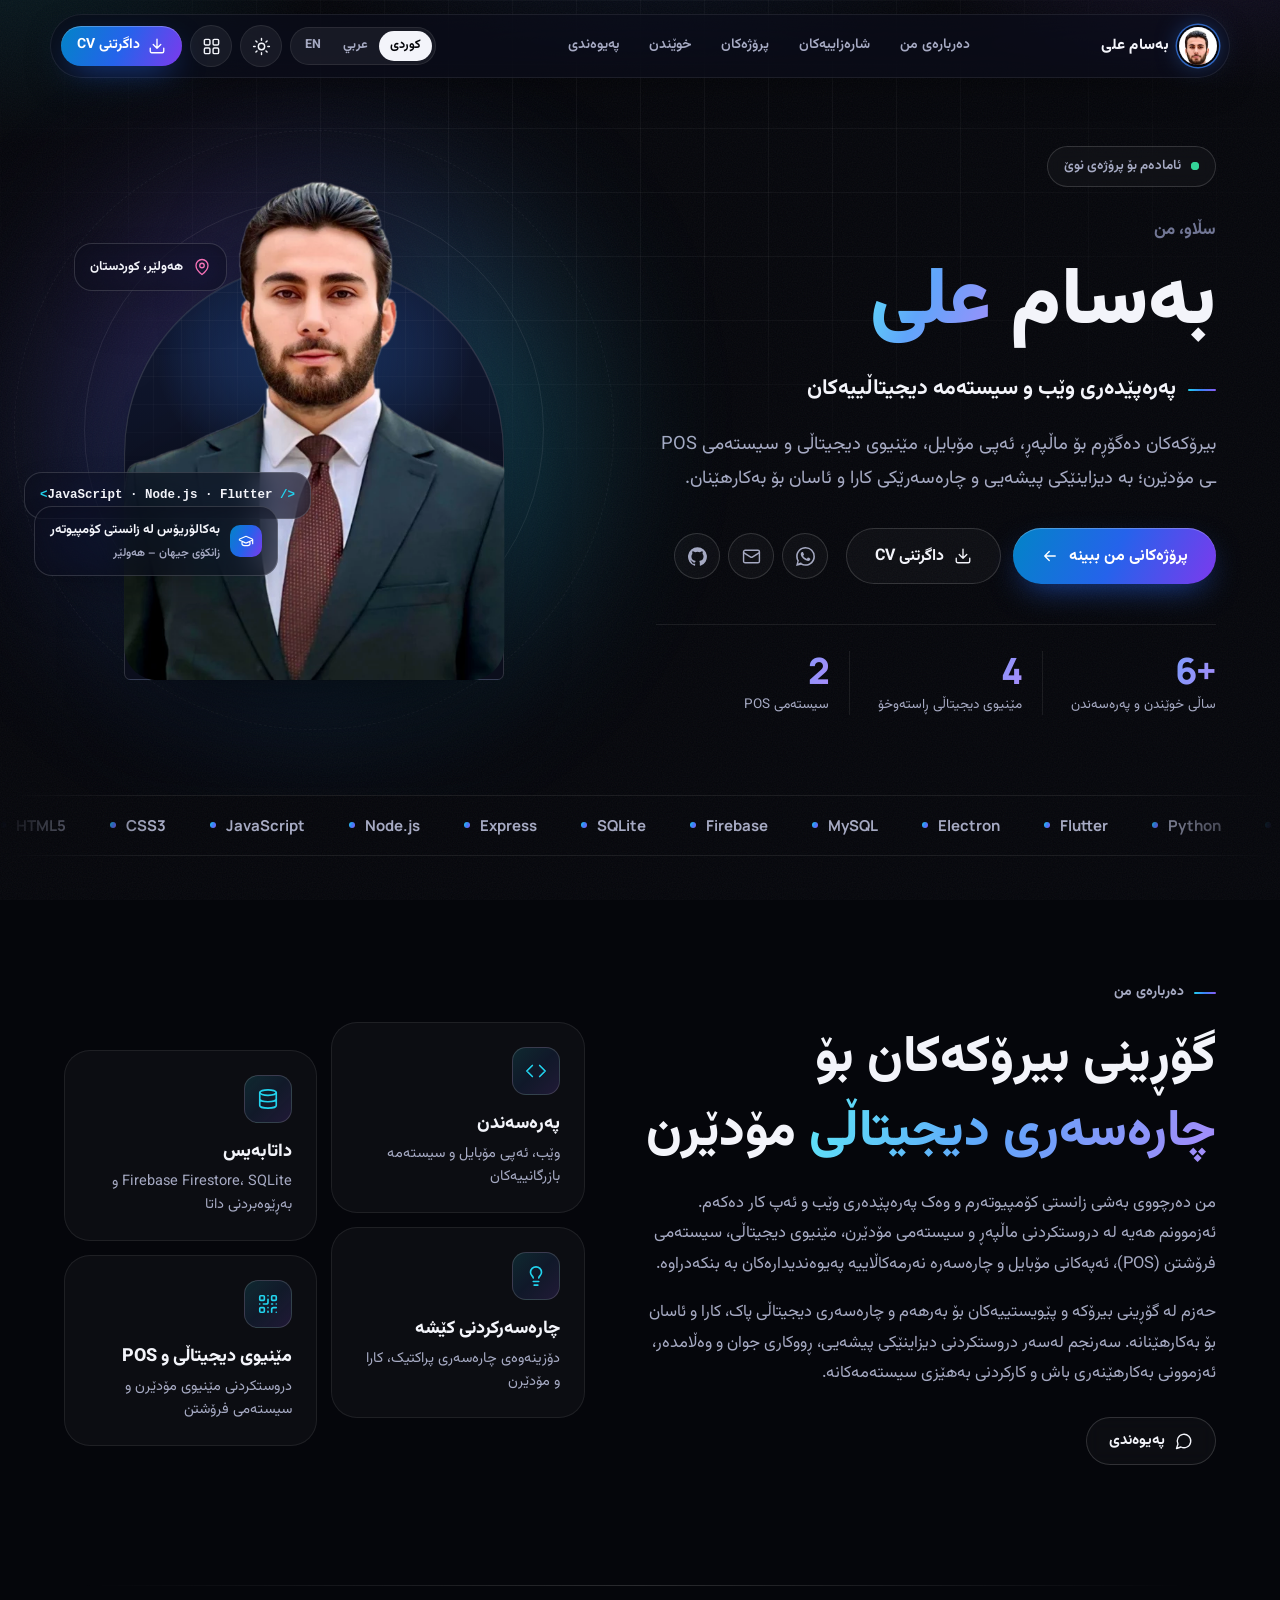
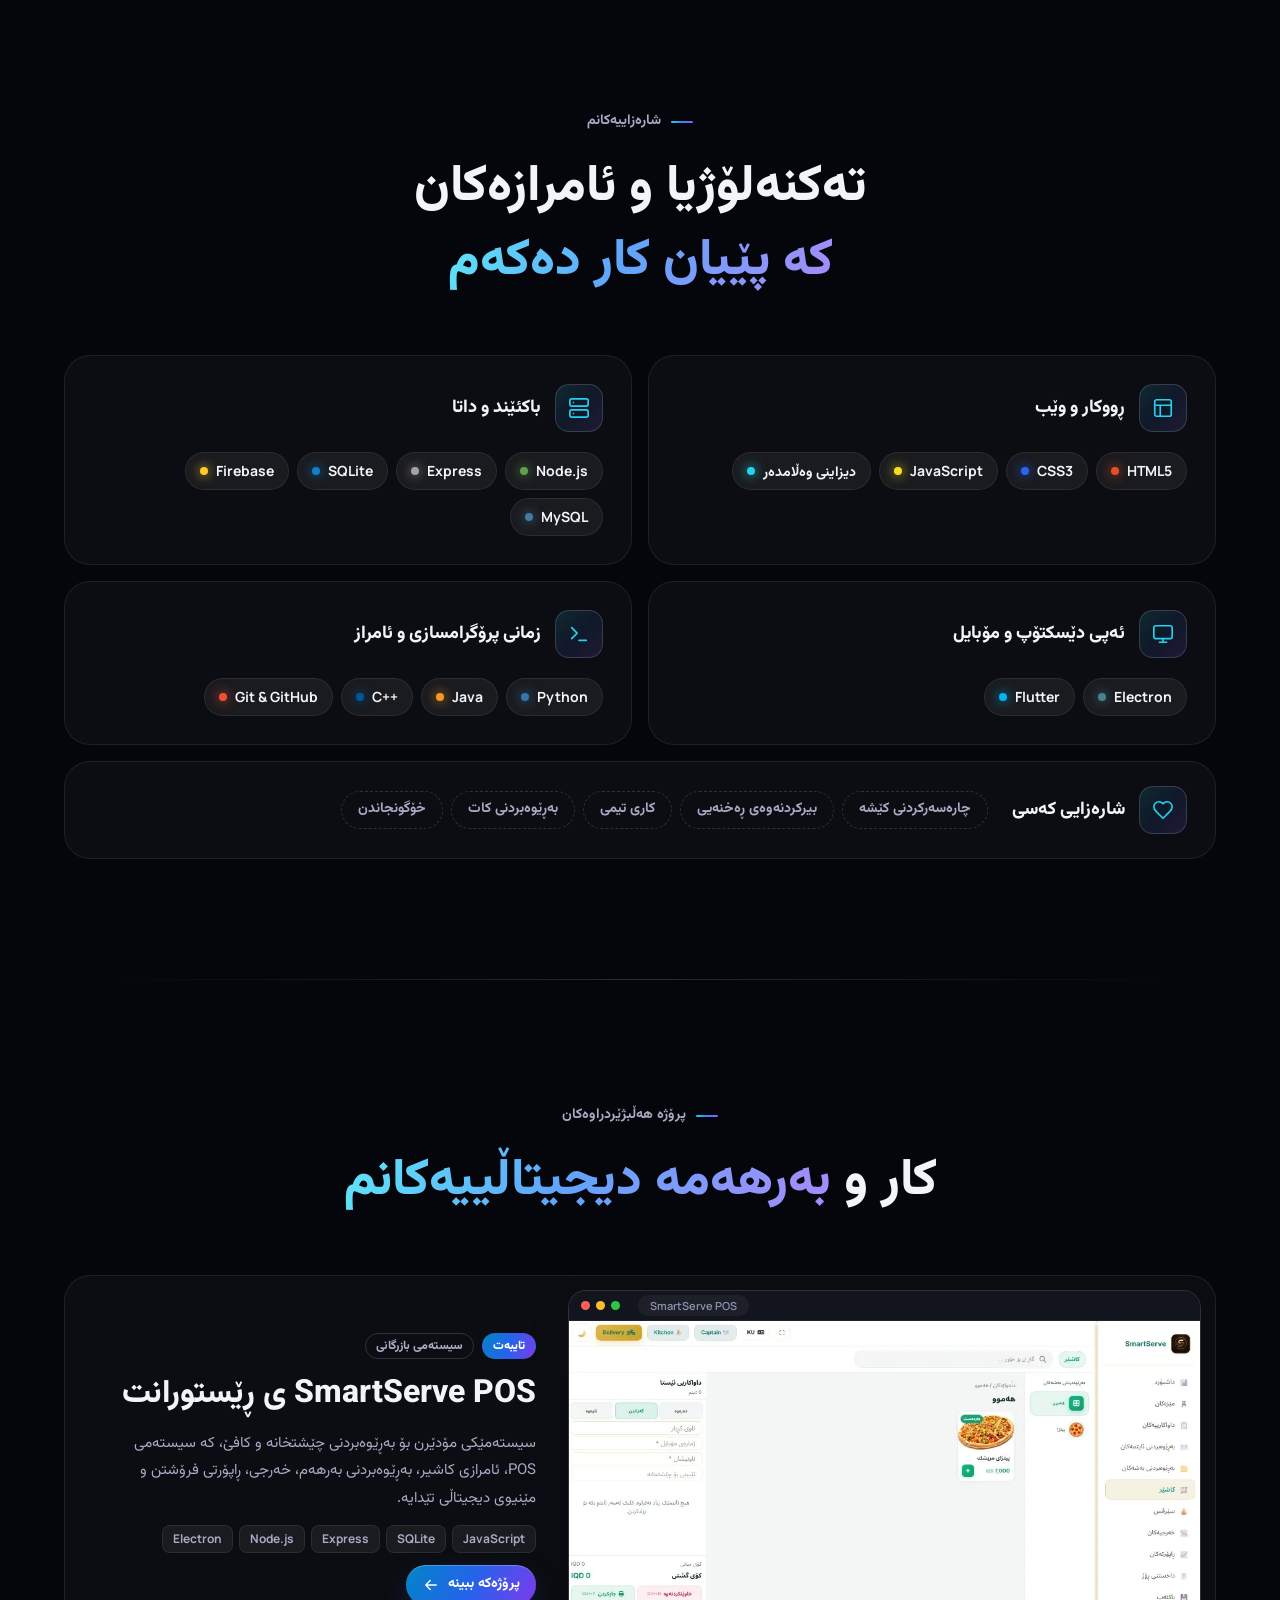
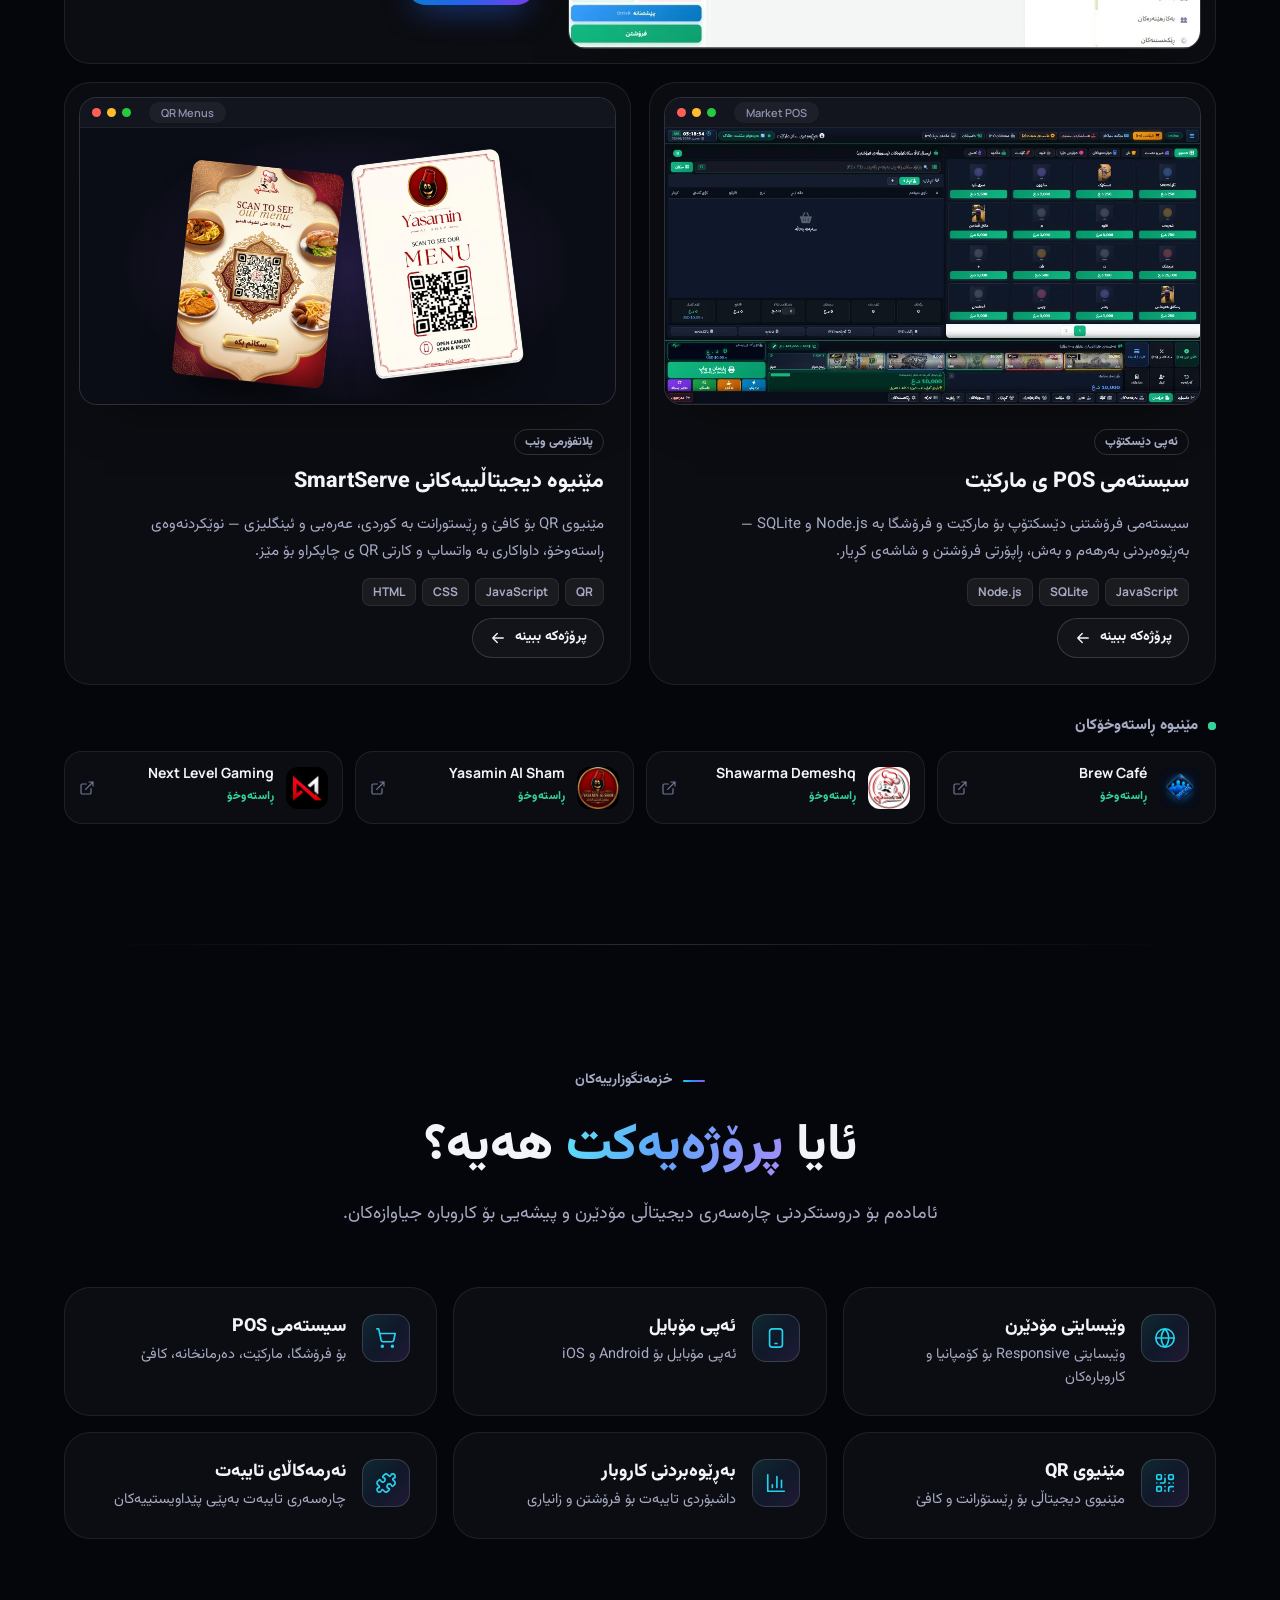
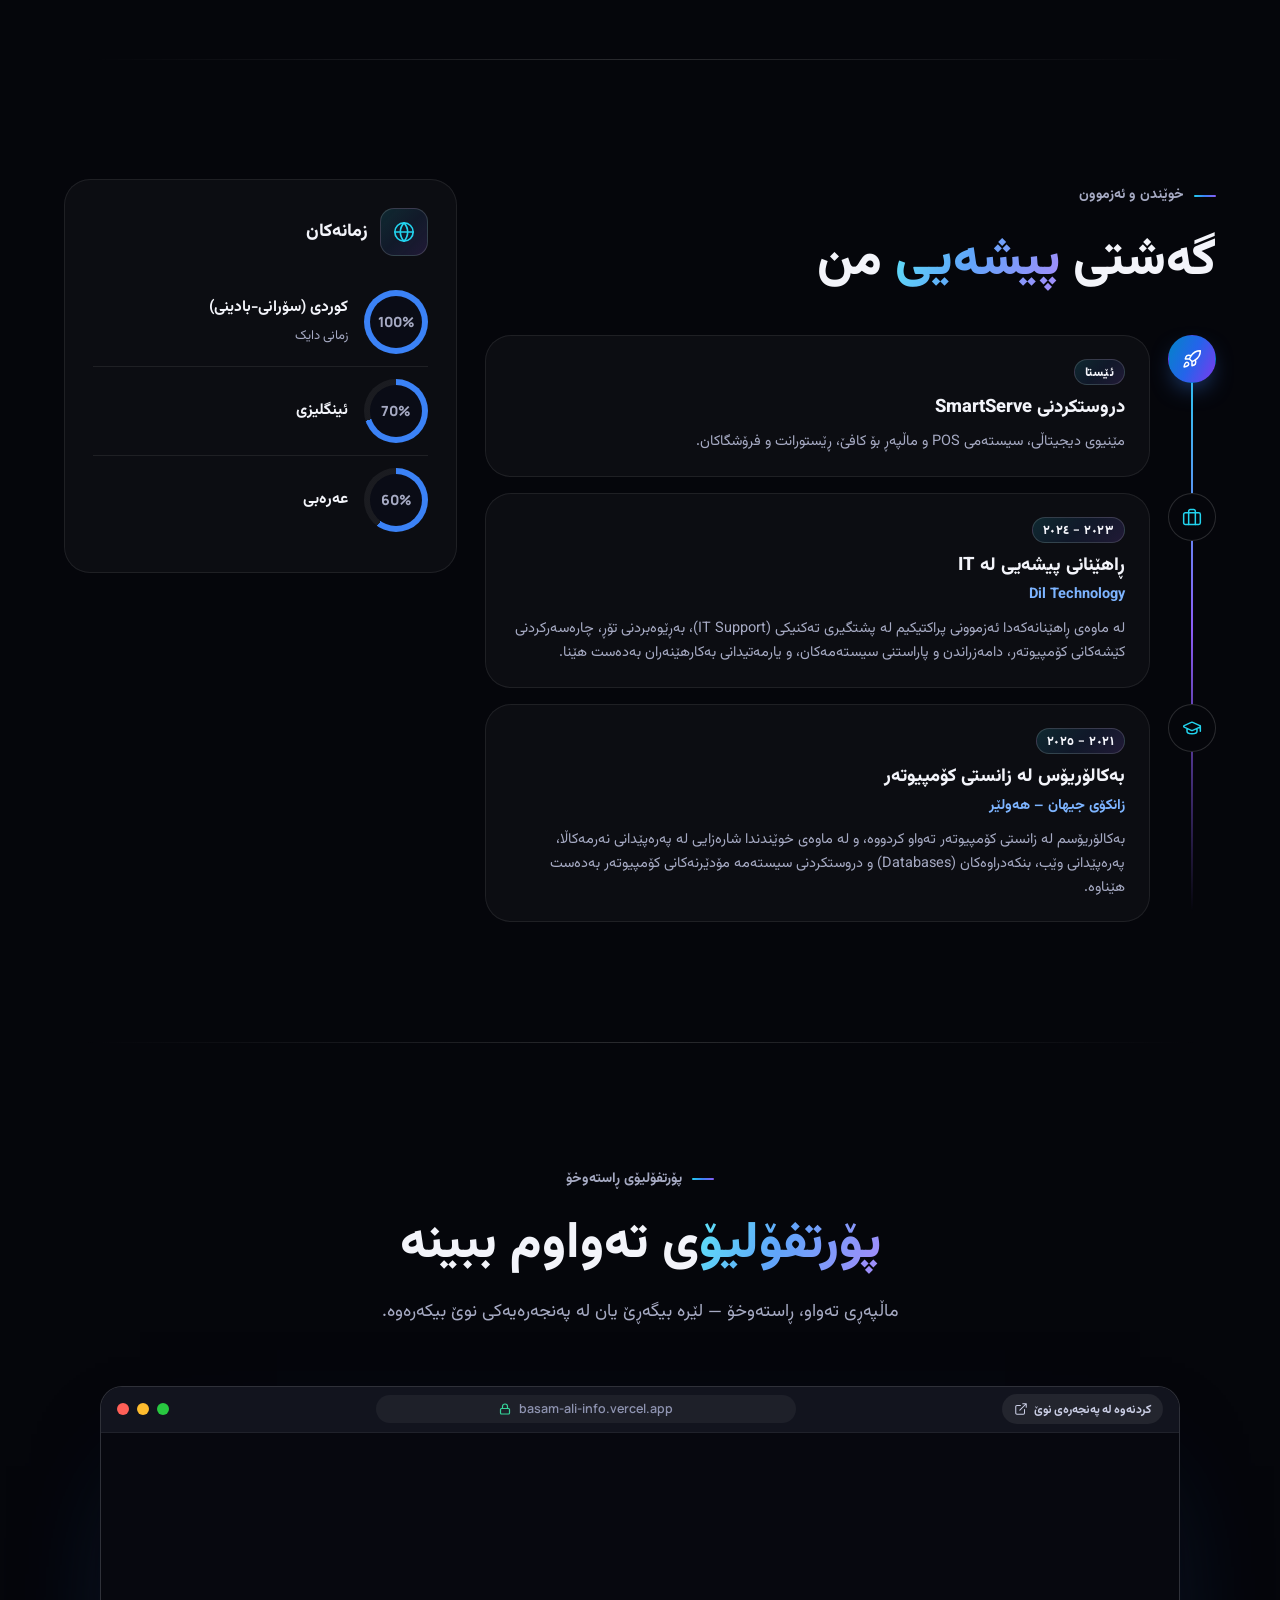
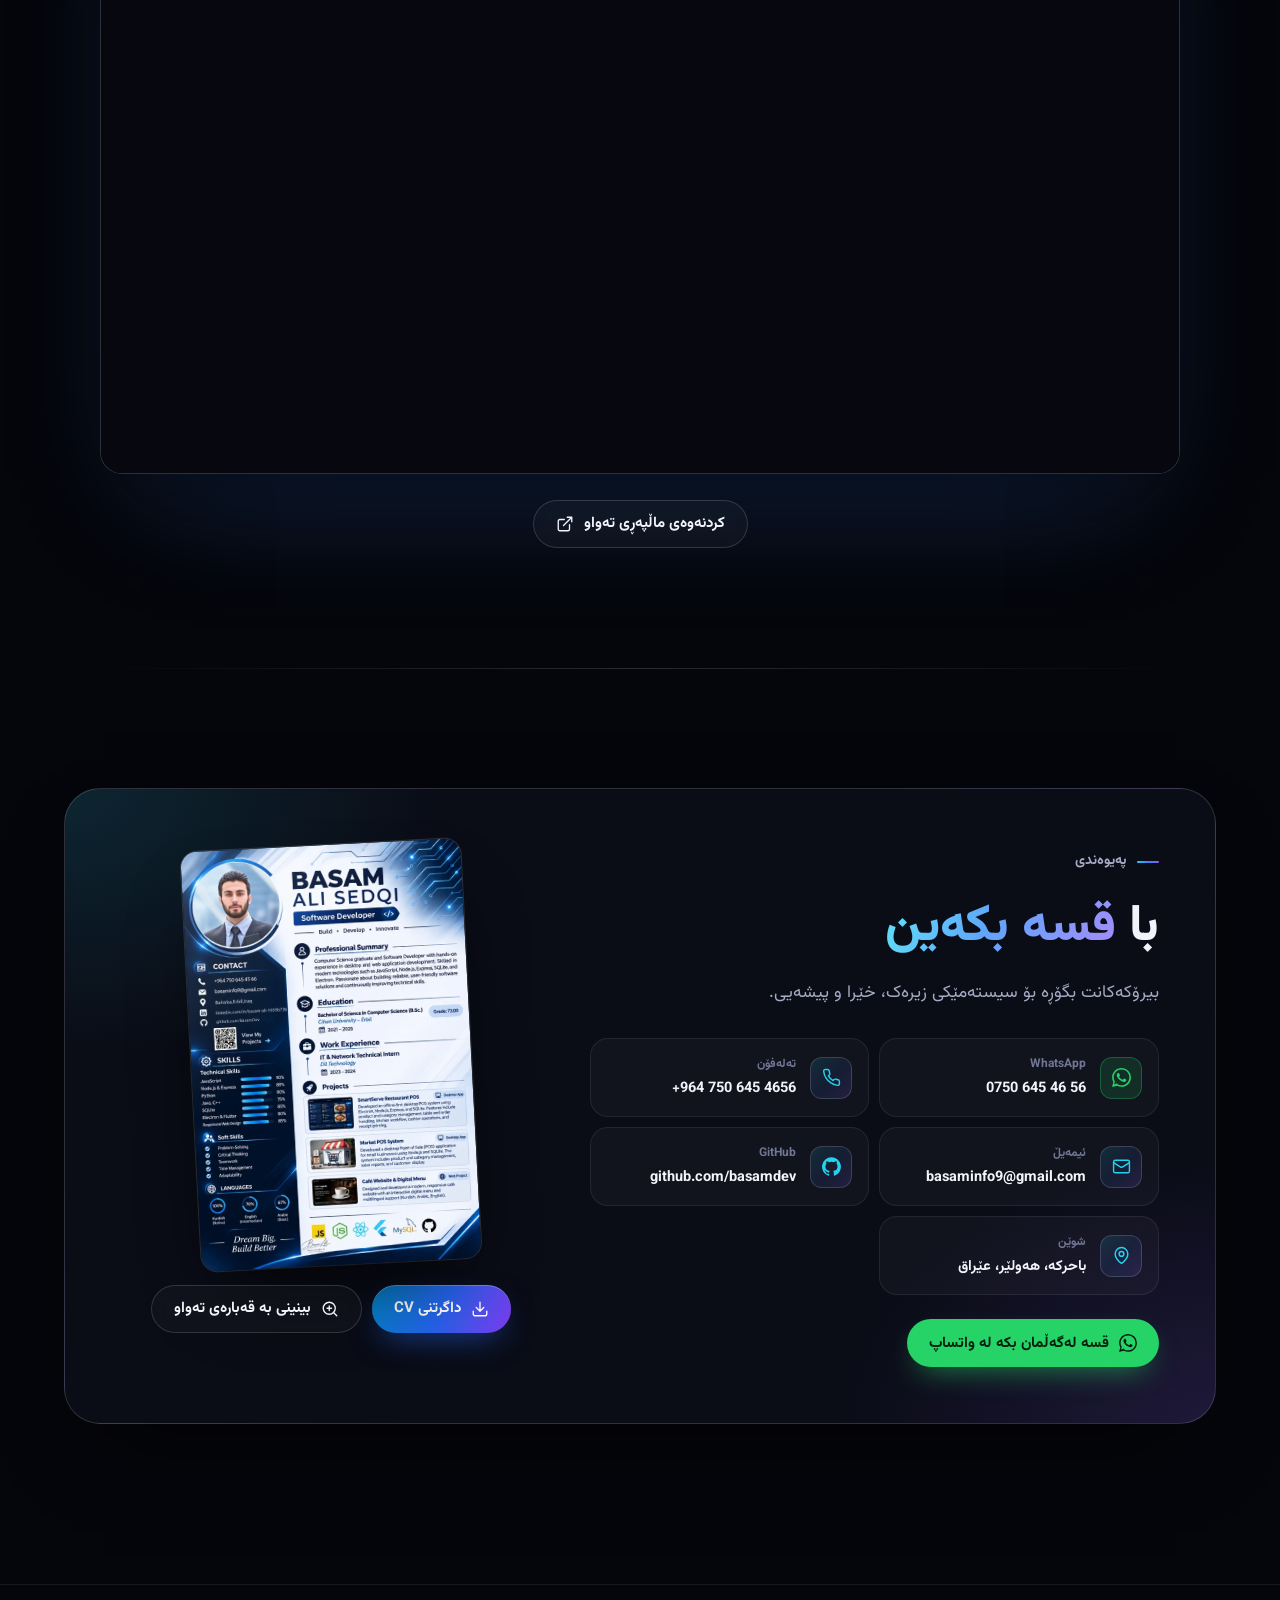
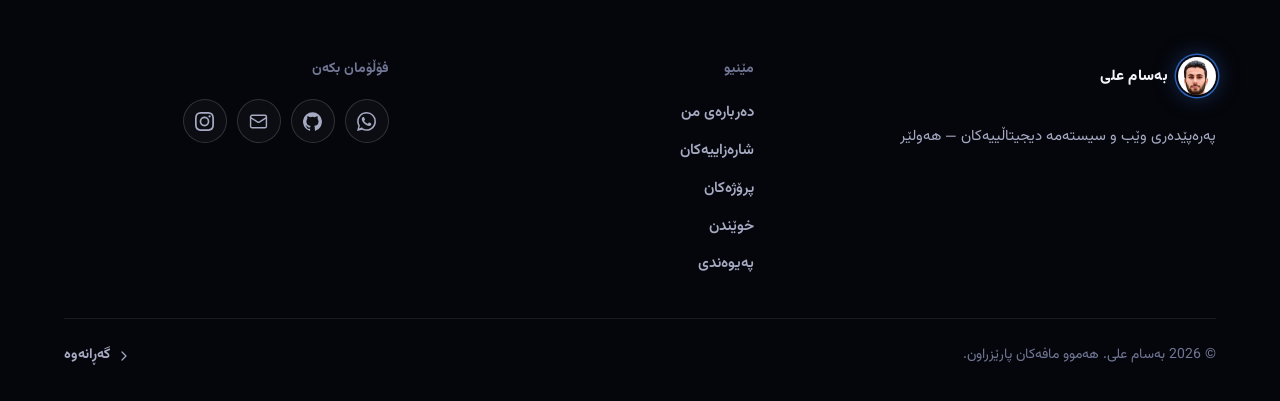
==== commit eb79dc36: "Redesign developer portfolio page in the luxury style of the menu page - Replace the bare iframe wra" ====
--- a/cv.html
+++ b/cv.html
@@ -1,86 +1,1078 @@
 <!DOCTYPE html>
-<html lang="en">
+<html lang="ku" dir="rtl" data-theme="dark">
 <head>
     <meta charset="utf-8">
-    <meta name="viewport" content="width=device-width, initial-scale=1.0">
-    <title>Smart Serve — Developer Portfolio</title>
-    <meta name="description" content="Basam Ali — Web & App Developer Portfolio">
-    <meta name="theme-color" content="#0B1220">
+    <meta name="viewport" content="width=device-width, initial-scale=1, viewport-fit=cover">
+    <title>Basam Ali — Web &amp; Digital Systems Developer</title>
+    <meta name="description" content="Basam Ali Sedqi — web and digital systems developer in Erbil. Websites, mobile apps, QR digital menus and POS systems built with JavaScript, Node.js, SQLite, Electron and Flutter.">
+    <link rel="canonical" href="https://smart-serve-bay.vercel.app/cv.html">
+    <meta property="og:type" content="profile">
+    <meta property="og:site_name" content="SmartServe">
+    <meta property="og:title" content="Basam Ali — Web &amp; Digital Systems Developer">
+    <meta property="og:description" content="Websites, mobile apps, QR digital menus and POS systems — projects, skills and live work.">
+    <meta property="og:url" content="https://smart-serve-bay.vercel.app/cv.html">
+    <meta property="og:image" content="https://smart-serve-bay.vercel.app/images/portfolio/avatar.webp">
+    <meta name="twitter:card" content="summary">
     <link rel="icon" type="image/png" href="images/icon-192.png">
+    <link rel="apple-touch-icon" href="images/icon-192.png">
+    <meta name="theme-color" content="#05060B" id="metaTheme">
+
+    <!-- Theme + language before first paint (shared with the hub and the menu page) -->
+    <script>
+    (function () {
+        var d = document.documentElement;
+        try {
+            var map = { ckb: 'ku', bad: 'ku', kmr: 'ku', ar: 'ar', en: 'en' };
+            var hub = localStorage.getItem('smartserve_lang');
+            if (hub && map[hub]) localStorage.setItem('landing_lang', map[hub]);
+            var l = localStorage.getItem('landing_lang');
+            if (['ku', 'ar', 'en'].indexOf(l) < 0) l = 'ku';
+            d.lang = l;
+            d.dir = l === 'en' ? 'ltr' : 'rtl';
+            var th = localStorage.getItem('smartserve_theme') || localStorage.getItem('landing_theme');
+            d.setAttribute('data-theme', th === 'light' ? 'light' : 'dark');
+        } catch (e) { d.setAttribute('data-theme', 'dark'); }
+        d.classList.add('js');
+    })();
+    </script>
+
     <link rel="preconnect" href="https://fonts.googleapis.com">
     <link rel="preconnect" href="https://fonts.gstatic.com" crossorigin>
-    <link href="https://fonts.googleapis.com/css2?family=Vazirmatn:wght@600;700;800&display=swap" rel="stylesheet">
+    <link href="https://fonts.googleapis.com/css2?family=Instrument+Serif:ital@0;1&family=Manrope:wght@400;500;600;700;800&family=Vazirmatn:wght@400;500;600;700;800;900&display=swap" rel="stylesheet">
+    <link rel="preload" as="image" href="images/portfolio/portrait.webp">
+
     <style>
-        *,*::before,*::after{margin:0;padding:0;box-sizing:border-box}
+        /* ============ TOKENS (shared with landing.html) ============ */
         :root{
-            --bg:#0B1220;--line:rgba(251,146,60,.28);--text:#FFF7ED;--muted:#FDBA74;
-            --orange:#FB923C;--orange2:#F97316;
-        }
-        html,body{height:100%;overflow:hidden}
-        body{font-family:'Vazirmatn',sans-serif;background:var(--bg);color:var(--text)}
-        a{text-decoration:none;color:inherit}
-        .bar{
-            position:fixed;top:0;left:0;right:0;z-index:50;height:56px;
-            display:flex;align-items:center;justify-content:space-between;gap:10px;
-            padding:0 14px;background:rgba(11,18,32,.92);backdrop-filter:blur(12px);
-            border-bottom:1px solid var(--line);
-        }
-        .brand{display:flex;align-items:center;gap:8px;font-size:13px;font-weight:800}
-        .brand img{width:30px;height:30px;border-radius:50%;object-fit:cover}
-        .brand em{font-style:normal;color:var(--orange)}
-        .hub-back{
-            display:inline-flex;align-items:center;gap:6px;font-size:12px;font-weight:800;
-            color:#1C1008;background:linear-gradient(135deg,#FDBA74,var(--orange2));
-            padding:8px 13px;border-radius:999px;box-shadow:0 8px 20px rgba(249,115,22,.35);
-        }
-        .hub-back svg{width:14px;height:14px}
-        .open-ext{
-            display:inline-flex;align-items:center;gap:6px;font-size:11px;font-weight:700;
-            color:var(--muted);border:1px solid var(--line);padding:7px 11px;border-radius:999px;
-        }
-        .dl-cv{
-            display:inline-flex;align-items:center;gap:6px;font-size:11px;font-weight:800;
-            color:#fff;background:linear-gradient(135deg,#6366f1,#4f46e5);
-            padding:8px 14px;border-radius:999px;box-shadow:0 4px 15px rgba(99,102,241,.35);
-            transition:all .3s ease;
-        }
-        .dl-cv:hover{transform:translateY(-1px);box-shadow:0 6px 20px rgba(99,102,241,.5)}
-        .dl-cv svg{width:14px;height:14px}
-        .actions{display:flex;align-items:center;gap:8px}
-        .frame-wrap{position:fixed;inset:56px 0 0 0}
-        .frame-wrap iframe{width:100%;height:100%;border:0;display:block;background:#fff}
-        @media(max-width:520px){
-            .brand span{display:none}
-            .open-ext span{display:none}
-            .open-ext{padding:8px 10px}
-            .dl-cv span{display:none}
-            .dl-cv{padding:8px 10px}
+            --font:'Manrope','Vazirmatn',system-ui,-apple-system,'Segoe UI',sans-serif;
+            --font-rtl:'Vazirmatn','Manrope',system-ui,sans-serif;
+            --serif:'Instrument Serif',Georgia,'Times New Roman',serif;
+            --c1:#22D3EE;--c2:#3B82F6;--c3:#8B5CF6;
+            --grad:linear-gradient(115deg,#22D3EE 0%,#3B82F6 48%,#8B5CF6 100%);
+            --grad-btn:linear-gradient(115deg,#0284C7 0%,#2563EB 50%,#7C3AED 100%);
+            --grad-soft:linear-gradient(135deg,rgba(34,211,238,.14),rgba(59,130,246,.10) 50%,rgba(139,92,246,.16));
+            --wa:#25D366;--wa-ink:#03200F;
+            --ease:cubic-bezier(.2,.75,.2,1);
+            --maxw:1200px;
+        }
+        :root,:root[data-theme="dark"]{
+            --bg:#05060B;--bg-2:#090B14;--panel:rgba(255,255,255,.032);--panel-2:rgba(255,255,255,.06);--panel-solid:#0A0C16;
+            --line:rgba(255,255,255,.08);--line-2:rgba(255,255,255,.15);
+            --text:#F3F4FA;--text-2:#A6AAC3;--text-3:#717694;
+            --grad-text:linear-gradient(115deg,#5EE7F7 0%,#60A5FA 45%,#A78BFA 100%);
+            --glass:rgba(12,14,26,.64);--grid:rgba(255,255,255,.045);
+            --shadow:0 40px 90px -40px rgba(0,0,0,.85);
+            --tile-shadow:none;
+            --arch:linear-gradient(180deg,#121B36 0%,#0B0E1C 70%);
+            color-scheme:dark;
+        }
+        :root[data-theme="light"]{
+            --bg:#F6F7FB;--bg-2:#FFFFFF;--panel:#FFFFFF;--panel-2:#F0F2F8;--panel-solid:#FFFFFF;
+            --line:rgba(14,18,40,.09);--line-2:rgba(14,18,40,.16);
+            --text:#0A0C18;--text-2:#4A4F6A;--text-3:#767B96;
+            --grad-text:linear-gradient(115deg,#0891B2 0%,#2563EB 48%,#7C3AED 100%);
+            --glass:rgba(255,255,255,.74);--grid:rgba(14,18,40,.055);
+            --shadow:0 40px 80px -40px rgba(30,40,90,.35);
+            --tile-shadow:0 1px 2px rgba(14,18,40,.04),0 18px 40px -24px rgba(14,18,40,.18);
+            --arch:linear-gradient(180deg,#DCE6FF 0%,#EEF1FA 75%);
+            color-scheme:light;
+        }
+
+        /* ============ BASE ============ */
+        *,*::before,*::after{box-sizing:border-box;margin:0;padding:0}
+        html{scroll-behavior:smooth;scroll-padding-top:100px;-webkit-text-size-adjust:100%}
+        body{font-family:var(--font);background:var(--bg);color:var(--text);font-size:16px;line-height:1.65;overflow-x:hidden;-webkit-font-smoothing:antialiased;-moz-osx-font-smoothing:grayscale;transition:background-color .4s,color .4s}
+        :root[dir="rtl"] body{font-family:var(--font-rtl);line-height:1.85}
+        a{color:inherit;text-decoration:none}
+        img{max-width:100%;display:block}
+        button{font:inherit;color:inherit;background:none;border:0;cursor:pointer}
+        ul,ol{list-style:none}
+        :focus{outline:none}
+        :focus-visible{outline:2px solid var(--c2);outline-offset:3px;border-radius:10px}
+        ::selection{background:rgba(59,130,246,.35);color:var(--text)}
+        .sr-only{position:absolute;width:1px;height:1px;padding:0;margin:-1px;overflow:hidden;clip:rect(0,0,0,0);white-space:nowrap;border:0}
+        .skip{position:fixed;top:-80px;inset-inline-start:16px;z-index:300;background:var(--text);color:var(--bg);padding:10px 16px;border-radius:12px;font-weight:700;transition:top .2s}
+        .skip:focus{top:16px}
+        .container{width:100%;max-width:var(--maxw);margin-inline:auto;padding-inline:24px}
+        .i{width:1.15em;height:1.15em;flex:none;fill:none;stroke:currentColor;stroke-width:1.8;stroke-linecap:round;stroke-linejoin:round}
+        .i.b{fill:currentColor;stroke:none}
+        :root[dir="rtl"] .flip{transform:scaleX(-1)}
+        .ltr{direction:ltr;unicode-bidi:isolate}
+
+        .bg{position:fixed;inset:0;z-index:-1;pointer-events:none;overflow:hidden}
+        .bg::before{content:"";position:absolute;inset:-25% -15% auto;height:130vh;background:
+            radial-gradient(42% 36% at 50% 0%,rgba(59,130,246,.20),transparent 70%),
+            radial-gradient(30% 30% at 84% 6%,rgba(139,92,246,.18),transparent 70%),
+            radial-gradient(28% 28% at 12% 12%,rgba(34,211,238,.12),transparent 70%)}
+        :root[data-theme="light"] .bg::before{opacity:.6}
+        .bg::after{content:"";position:absolute;inset:0;opacity:.05;mix-blend-mode:overlay;background-image:url("data:image/svg+xml,%3Csvg xmlns='http://www.w3.org/2000/svg' width='180' height='180'%3E%3Cfilter id='n'%3E%3CfeTurbulence type='fractalNoise' baseFrequency='.8' numOctaves='3' stitchTiles='stitch'/%3E%3C/filter%3E%3Crect width='100%25' height='100%25' filter='url(%23n)'/%3E%3C/svg%3E")}
+
+        .g{background:var(--grad-text);-webkit-background-clip:text;background-clip:text;color:transparent;-webkit-text-fill-color:transparent;-webkit-box-decoration-break:clone;box-decoration-break:clone}
+        :lang(en) :is(h1,h2) .g{font-family:var(--serif);font-style:italic;font-weight:400;font-size:1.07em;letter-spacing:-.005em;padding-inline-end:.08em}
+        h1,h2,h3{font-weight:800;letter-spacing:-.025em;line-height:1.1;text-wrap:balance}
+        :root[dir="rtl"] :is(h1,h2,h3){letter-spacing:0;line-height:1.45}
+        h2{font-size:clamp(2rem,1.35rem + 2.3vw,3.25rem)}
+        h3{font-size:1.125rem;letter-spacing:-.012em;line-height:1.35}
+        .eyebrow{display:inline-flex;align-items:center;gap:10px;font-size:12.5px;font-weight:700;letter-spacing:.16em;text-transform:uppercase;color:var(--text-2)}
+        :root[dir="rtl"] .eyebrow{letter-spacing:0;font-size:14px}
+        .eyebrow::before{content:"";width:22px;height:2px;border-radius:2px;background:var(--grad)}
+
+        .btn{--h:48px;display:inline-flex;align-items:center;justify-content:center;gap:10px;height:var(--h);padding-inline:22px;border-radius:999px;font-weight:700;font-size:15px;white-space:nowrap;transition:transform .3s var(--ease),box-shadow .3s var(--ease),background-color .3s,border-color .3s,color .3s}
+        .btn-lg{--h:56px;padding-inline:28px;font-size:16px}
+        .btn-sm{--h:40px;padding-inline:16px;font-size:14px;gap:8px}
+        .btn-primary{color:#fff;background:var(--grad-btn);box-shadow:0 12px 32px -10px rgba(37,99,235,.65),inset 0 1px 0 rgba(255,255,255,.25)}
+        .btn-primary:hover{transform:translateY(-2px);box-shadow:0 18px 44px -12px rgba(99,102,241,.8),inset 0 1px 0 rgba(255,255,255,.3)}
+        .btn-ghost{color:var(--text);background:var(--panel);border:1px solid var(--line-2);backdrop-filter:blur(8px)}
+        .btn-ghost:hover{transform:translateY(-2px);border-color:var(--text-3);background:var(--panel-2)}
+        .btn-wa{color:var(--wa-ink);background:var(--wa);box-shadow:0 12px 30px -12px rgba(37,211,102,.7)}
+        .btn-wa:hover{transform:translateY(-2px);filter:brightness(1.05)}
+        .btn .i{width:18px;height:18px;transition:transform .3s var(--ease)}
+        .btn:hover .i.flip{transform:translateX(3px)}
+        :root[dir="rtl"] .btn:hover .i.flip{transform:scaleX(-1) translateX(3px)}
+
+        /* ============ HEADER ============ */
+        .hdr{position:fixed;top:14px;inset-inline:0;z-index:100;padding-inline:16px;pointer-events:none}
+        .nav{pointer-events:auto;max-width:1180px;margin-inline:auto;height:64px;display:flex;align-items:center;gap:10px;padding-inline:10px;padding-inline-start:12px;border-radius:999px;background:var(--glass);-webkit-backdrop-filter:saturate(170%) blur(18px);backdrop-filter:saturate(170%) blur(18px);border:1px solid var(--line);box-shadow:0 12px 40px -18px rgba(0,0,0,.55);transition:border-color .3s,box-shadow .3s}
+        .hdr.scrolled .nav{border-color:var(--line-2);box-shadow:0 18px 50px -20px rgba(0,0,0,.7)}
+        .brand{display:inline-flex;align-items:center;gap:10px;font-weight:800;font-size:15px;letter-spacing:.02em;white-space:nowrap}
+        .brand img{width:38px;height:38px;border-radius:50%;object-fit:cover;box-shadow:0 0 0 2px var(--bg),0 0 0 3.5px rgba(59,130,246,.7),0 0 24px -2px rgba(59,130,246,.55)}
+        .links{display:flex;flex:1;justify-content:center;align-items:center;gap:2px}
+        .links a{position:relative;padding:8px 14px;border-radius:999px;font-size:14px;font-weight:600;color:var(--text-2);transition:color .25s,background-color .25s}
+        .links a:hover{color:var(--text);background:var(--panel-2)}
+        .links a.active{color:var(--text)}
+        .links a.active::after{content:"";position:absolute;inset-inline:14px;bottom:3px;height:2px;border-radius:2px;background:var(--grad)}
+        .tools{display:flex;align-items:center;gap:8px;margin-inline-start:auto}
+        .lang-sw{display:flex;padding:3px;border-radius:999px;background:var(--panel-2);border:1px solid var(--line)}
+        .lang-btn{font-size:12.5px;font-weight:700;padding:6px 11px;border-radius:999px;color:var(--text-2);transition:background-color .25s,color .25s;font-family:var(--font-rtl);line-height:1.4}
+        .lang-btn:hover{color:var(--text)}
+        .lang-btn.on{background:var(--text);color:var(--bg)}
+        .icon-btn{width:42px;height:42px;flex:none;border-radius:50%;display:inline-grid;place-items:center;border:1px solid var(--line);background:var(--panel-2);color:var(--text);transition:border-color .25s,transform .25s var(--ease)}
+        .icon-btn:hover{border-color:var(--line-2);transform:translateY(-1px)}
+        .icon-btn .i{width:19px;height:19px}
+        .theme-btn .moon{display:none}
+        :root[data-theme="light"] .theme-btn .sun{display:none}
+        :root[data-theme="light"] .theme-btn .moon{display:block}
+        .burger{display:none}
+        .burger .x{display:none}
+        .hdr.open .burger .bars{display:none}
+        .hdr.open .burger .x{display:block}
+        .mnav{pointer-events:auto;display:none;max-width:1180px;margin:10px auto 0;padding:12px;border-radius:26px;background:var(--glass);-webkit-backdrop-filter:saturate(170%) blur(20px);backdrop-filter:saturate(170%) blur(20px);border:1px solid var(--line-2);box-shadow:0 30px 60px -20px rgba(0,0,0,.6)}
+        .mnav > a{display:flex;align-items:center;justify-content:space-between;gap:12px;padding:14px 16px;border-radius:16px;font-weight:700;font-size:16px}
+        .mnav > a:hover{background:var(--panel-2)}
+        .mnav > a .i{color:var(--text-3)}
+        .mnav-actions{display:grid;grid-template-columns:1fr 1fr;gap:8px;padding:8px 4px 4px}
+        .mnav-actions .btn{width:100%}
+
+        /* ============ HERO ============ */
+        .hero{position:relative;padding:146px 0 80px;isolation:isolate;overflow:hidden}
+        .hero::before{content:"";position:absolute;inset:0;z-index:-1;pointer-events:none;background-image:linear-gradient(var(--grid) 1px,transparent 1px),linear-gradient(90deg,var(--grid) 1px,transparent 1px);background-size:64px 64px;-webkit-mask-image:radial-gradient(ellipse 75% 60% at 50% 22%,#000 25%,transparent 75%);mask-image:radial-gradient(ellipse 75% 60% at 50% 22%,#000 25%,transparent 75%)}
+        .hero-grid{display:grid;grid-template-columns:1.1fr .9fr;gap:40px;align-items:center}
+        .pill{display:inline-flex;align-items:center;gap:10px;padding:7px 16px;border-radius:999px;background:var(--panel);border:1px solid var(--line-2);font-size:13.5px;font-weight:600;color:var(--text-2);backdrop-filter:blur(8px)}
+        .live-dot{position:relative;width:8px;height:8px;border-radius:50%;background:#34D399;flex:none}
+        .live-dot::after{content:"";position:absolute;inset:0;border-radius:50%;background:#34D399;animation:ping 1.8s cubic-bezier(0,0,.2,1) infinite}
+        @keyframes ping{75%,100%{transform:scale(2.6);opacity:0}}
+        .hello{margin-top:28px;font-size:14px;font-weight:700;letter-spacing:.2em;text-transform:uppercase;color:var(--text-3)}
+        :root[dir="rtl"] .hello{letter-spacing:0;font-size:17px}
+        .hero h1{font-size:clamp(3rem,1.6rem + 5.4vw,5.9rem);line-height:1;letter-spacing:-.045em;margin:6px 0 14px}
+        :root[dir="rtl"] .hero h1{font-size:clamp(2.8rem,1.5rem + 4.6vw,5rem);line-height:1.3;letter-spacing:0;font-weight:900}
+        .role{display:inline-flex;align-items:center;gap:12px;font-size:clamp(1.05rem,.95rem + .5vw,1.35rem);font-weight:700;color:var(--text)}
+        .role::before{content:"";width:28px;height:2px;border-radius:2px;background:var(--grad);flex:none}
+        .lead{margin-top:18px;font-size:clamp(1rem,.95rem + .3vw,1.15rem);color:var(--text-2);max-width:560px}
+        .hero-ctas{display:flex;flex-wrap:wrap;align-items:center;gap:12px;margin-top:32px}
+        .reach{display:flex;gap:8px;margin-inline-start:6px}
+        .reach a{width:46px;height:46px;border-radius:50%;display:grid;place-items:center;border:1px solid var(--line-2);background:var(--panel);color:var(--text-2);transition:all .3s var(--ease)}
+        .reach a:hover{color:var(--text);transform:translateY(-2px);border-color:var(--text-3)}
+        .reach .i{width:19px;height:19px}
+        .hero-stats{display:flex;margin-top:40px;padding-top:26px;border-top:1px solid var(--line);max-width:560px}
+        .hero-stats div{flex:1;padding-inline:20px;border-inline-start:1px solid var(--line)}
+        .hero-stats div:first-child{padding-inline-start:0;border:0}
+        .hero-stats dt{font:800 clamp(1.7rem,1.3rem + 1.2vw,2.3rem)/1.1 var(--font);letter-spacing:-.03em;background:var(--grad-text);-webkit-background-clip:text;background-clip:text;color:transparent}
+        .hero-stats dd{font-size:13.5px;color:var(--text-2);margin-top:4px;line-height:1.45}
+        .hero-copy > *{animation:rise .9s var(--ease) both}
+        .hero-copy > :nth-child(2){animation-delay:.06s}
+        .hero-copy > :nth-child(3){animation-delay:.12s}
+        .hero-copy > :nth-child(4){animation-delay:.18s}
+        .hero-copy > :nth-child(5){animation-delay:.24s}
+        .hero-copy > :nth-child(6){animation-delay:.3s}
+        .hero-copy > :nth-child(7){animation-delay:.36s}
+        @keyframes rise{from{opacity:0;transform:translateY(22px)}to{opacity:1;transform:none}}
+
+        .hero-visual{position:relative;width:100%;max-width:540px;margin-inline:auto;animation:rise 1.1s .15s var(--ease) both}
+        .stage{position:relative;display:grid;place-items:center;padding:30px 0 10px}
+        .halo{position:absolute;top:2%;width:min(500px,105%);aspect-ratio:1;border-radius:50%;background:conic-gradient(from 90deg,#22D3EE,#3B82F6,#8B5CF6,#22D3EE);filter:blur(90px);opacity:.3;animation:spin 22s linear infinite;z-index:-1}
+        :root[data-theme="light"] .halo{opacity:.2}
+        .ring{position:absolute;top:50%;left:50%;transform:translate(-50%,-50%);aspect-ratio:1;border-radius:50%;border:1px solid var(--line);z-index:-1}
+        .ring.r1{width:min(460px,96%)}
+        .ring.r2{width:min(600px,124%);border-style:dashed;opacity:.6}
+        @keyframes spin{to{transform:rotate(360deg)}}
+        .portrait{position:relative;width:min(380px,82vw);aspect-ratio:380/480}
+        .arch{position:absolute;inset:13% 0 0 0;border-radius:999px 999px 34px 34px;background:var(--arch);border:1px solid var(--line-2);overflow:hidden;box-shadow:var(--shadow),inset 0 1px 0 rgba(255,255,255,.08)}
+        .arch::before{content:"";position:absolute;inset:0;background:radial-gradient(60% 45% at 50% 22%,rgba(59,130,246,.45),transparent 70%),radial-gradient(50% 40% at 80% 70%,rgba(139,92,246,.25),transparent 70%)}
+        .arch::after{content:"";position:absolute;inset:0;background-image:linear-gradient(var(--grid) 1px,transparent 1px),linear-gradient(90deg,var(--grid) 1px,transparent 1px);background-size:28px 28px;-webkit-mask-image:linear-gradient(#000,transparent 70%);mask-image:linear-gradient(#000,transparent 70%)}
+        .portrait img{position:absolute;bottom:0;left:50%;width:118%;max-width:none;height:auto;transform:translateX(-50%);clip-path:inset(-60% 7.6% 0 7.6% round 0 0 34px 34px);filter:drop-shadow(0 20px 40px rgba(0,0,0,.35))}
+        .float{position:absolute;z-index:4;display:flex;align-items:center;gap:10px;padding:11px 15px;border-radius:18px;background:var(--glass);-webkit-backdrop-filter:blur(16px) saturate(160%);backdrop-filter:blur(16px) saturate(160%);border:1px solid var(--line-2);box-shadow:0 24px 50px -20px rgba(0,0,0,.55);font-size:13px;font-weight:700;animation:bob 7s ease-in-out infinite;white-space:nowrap}
+        .float .i{width:18px;height:18px}
+        .f-ico{width:32px;height:32px;border-radius:10px;display:grid;place-items:center;background:var(--grad-btn);color:#fff;flex:none}
+        .f-ico .i{width:16px;height:16px}
+        .float small{display:block;font-size:11.5px;font-weight:600;color:var(--text-2);margin-top:1px}
+        .f-code{inset-inline-start:-8%;top:58%;font-family:ui-monospace,'SFMono-Regular',Consolas,monospace;font-size:12.5px;direction:ltr}
+        .f-code .tag{color:var(--c1)}
+        .f-deg{inset-inline-end:-6%;bottom:22%;animation-delay:-3s}
+        .f-city{inset-inline-end:2%;top:14%;animation-delay:-5s}
+        .f-city .i{color:#F472B6}
+        @keyframes bob{0%,100%{transform:translateY(0)}50%{transform:translateY(-8px)}}
+
+        /* tech marquee */
+        .marquee{position:relative;direction:ltr;padding:22px 0;border-block:1px solid var(--line);overflow:hidden;-webkit-mask-image:linear-gradient(90deg,transparent,#000 12%,#000 88%,transparent);mask-image:linear-gradient(90deg,transparent,#000 12%,#000 88%,transparent)}
+        .track{display:flex;width:max-content;gap:44px;animation:marq 38s linear infinite;direction:ltr}
+        .marquee:hover .track{animation-play-state:paused}
+        .track span{display:inline-flex;align-items:center;gap:10px;font:700 15px/1 var(--font);color:var(--text-2);white-space:nowrap}
+        .track span::before{content:"";width:6px;height:6px;border-radius:50%;background:var(--grad)}
+        @keyframes marq{to{transform:translateX(-50%)}}
+
+        /* ============ SECTIONS ============ */
+        .section{position:relative;padding:120px 0}
+        .section + .section::before{content:"";position:absolute;top:0;inset-inline:max(24px,calc(50% - 560px));height:1px;background:linear-gradient(90deg,transparent,var(--line-2),transparent)}
+        .sec-head{max-width:720px;margin:0 auto 56px;text-align:center}
+        .sec-head h2{margin:16px 0 14px}
+        .sec-head p{color:var(--text-2);font-size:clamp(1rem,.95rem + .3vw,1.12rem)}
+        .sec-head.start{text-align:start;margin-inline:0;margin-bottom:0}
+        .card{--mx:50%;--my:0%;position:relative;border-radius:26px;background:var(--panel);border:1px solid var(--line);box-shadow:var(--tile-shadow);overflow:hidden;transition:border-color .35s,transform .45s var(--ease)}
+        .card::before{content:"";position:absolute;inset:0;pointer-events:none;background:radial-gradient(420px circle at var(--mx) var(--my),rgba(99,102,241,.12),transparent 45%);opacity:0;transition:opacity .4s;z-index:0}
+        .card:hover{border-color:var(--line-2)}
+        .card:hover::before{opacity:1}
+        .card > *{position:relative;z-index:1}
+        .ico{width:48px;height:48px;border-radius:14px;display:grid;place-items:center;flex:none;background:var(--grad-soft);border:1px solid var(--line-2);color:var(--c1)}
+        :root[data-theme="light"] .ico{color:#2563EB}
+        .ico .i{width:22px;height:22px}
+
+        /* about */
+        .about{display:grid;grid-template-columns:1.05fr .95fr;gap:56px;align-items:center}
+        .about-copy p{color:var(--text-2);font-size:16.5px;margin-top:18px}
+        .about-copy .btn{margin-top:28px}
+        .focus{display:grid;grid-template-columns:1fr 1fr;gap:14px}
+        .focus .card{padding:24px}
+        .focus h3{margin:16px 0 6px}
+        .focus p{color:var(--text-2);font-size:14.5px;line-height:1.55}
+        .focus .card:nth-child(2),.focus .card:nth-child(4){transform:translateY(28px)}
+        .focus .card:nth-child(2):hover,.focus .card:nth-child(4):hover{transform:translateY(24px)}
+        .focus .card:nth-child(1):hover,.focus .card:nth-child(3):hover{transform:translateY(-4px)}
+
+        /* skills */
+        .skills{display:grid;grid-template-columns:repeat(2,1fr);gap:16px}
+        .skills .card{padding:28px}
+        .sk-head{display:flex;align-items:center;gap:14px;margin-bottom:20px}
+        .chips{display:flex;flex-wrap:wrap;gap:8px}
+        .tech{display:inline-flex;align-items:center;gap:8px;height:38px;padding-inline:14px;border-radius:999px;border:1px solid var(--line);background:var(--panel-2);font:700 14px/1 var(--font);color:var(--text);direction:ltr}
+        .tech i{width:8px;height:8px;border-radius:50%;background:var(--c,#60A5FA);box-shadow:0 0 12px var(--c,#60A5FA)}
+        .soft{grid-column:1/-1;display:flex;align-items:center;gap:24px;flex-wrap:wrap}
+        .soft .sk-head{margin:0}
+        .soft .chips span{height:38px;display:inline-flex;align-items:center;padding-inline:16px;border-radius:999px;border:1px dashed var(--line-2);font-size:14px;font-weight:700;color:var(--text-2)}
+
+        /* projects */
+        .projects{display:grid;grid-template-columns:repeat(2,1fr);gap:18px}
+        .proj{display:flex;flex-direction:column}
+        .proj:hover{transform:translateY(-4px)}
+        .proj.feat{grid-column:1/-1;display:grid;grid-template-columns:1.15fr .85fr;align-items:center}
+        .shot{position:relative;margin:14px 14px 0;border-radius:18px;overflow:hidden;border:1px solid var(--line-2);background:#0B0D16;box-shadow:0 20px 50px -25px rgba(0,0,0,.6)}
+        .proj.feat .shot{margin:14px}
+        .chrome{display:flex;align-items:center;gap:6px;height:30px;padding-inline:12px;background:#12141E;border-bottom:1px solid rgba(255,255,255,.06);direction:ltr}
+        .chrome i{width:9px;height:9px;border-radius:50%;background:#3A3D4A}
+        .chrome i:nth-child(1){background:#FF5F57}.chrome i:nth-child(2){background:#FEBC2E}.chrome i:nth-child(3){background:#28C840}
+        .chrome b{margin-inline-start:12px;font:600 11px/1 var(--font);color:#8E93B0;padding:5px 12px;border-radius:999px;background:rgba(255,255,255,.05)}
+        .shot img{width:100%;height:auto;aspect-ratio:1024/530;object-fit:cover;object-position:top;transition:transform .9s var(--ease)}
+        .proj:hover .shot img{transform:scale(1.03)}
+        .qr-duo{position:relative;aspect-ratio:1024/530;display:flex;align-items:center;justify-content:center;padding:16px 0;overflow:hidden;background:radial-gradient(60% 70% at 50% 50%,rgba(139,92,246,.22),transparent 70%),#0B0D16}
+        .shot .qr-duo img{width:auto;height:88%;max-width:none;aspect-ratio:auto;object-fit:contain;border-radius:10px;box-shadow:0 24px 40px -16px rgba(0,0,0,.7);transition:transform .7s var(--ease)}
+        .qr-duo img:first-child{transform:rotate(-7deg) translateX(14px)}
+        .qr-duo img:last-child{transform:rotate(6deg) translateX(-14px) translateY(10px)}
+        .proj:hover .qr-duo img:first-child{transform:rotate(-10deg) translateX(4px)}
+        .proj:hover .qr-duo img:last-child{transform:rotate(9deg) translateX(-4px) translateY(10px)}
+        .proj-body{padding:24px 26px 26px;display:flex;flex-direction:column;gap:12px;flex:1}
+        .proj.feat .proj-body{padding:34px 36px 34px 18px}
+        :root[dir="rtl"] .proj.feat .proj-body{padding:34px 18px 34px 36px}
+        .tags{display:flex;flex-wrap:wrap;gap:8px}
+        .tag-badge{display:inline-flex;align-items:center;gap:6px;height:26px;padding-inline:10px;border-radius:999px;font-size:12px;font-weight:800;border:1px solid var(--line-2);color:var(--text-2)}
+        .tag-badge.hot{color:#fff;border-color:transparent;background:var(--grad-btn)}
+        .proj h3{font-size:1.35rem}
+        .proj.feat h3{font-size:clamp(1.5rem,1.2rem + 1vw,2rem)}
+        .proj p{color:var(--text-2);font-size:15px}
+        .stack{display:flex;flex-wrap:wrap;gap:6px;direction:ltr;justify-content:flex-start}
+        :root[dir="rtl"] .stack{justify-content:flex-end}
+        .stack span{font:700 12px/1 var(--font);padding:7px 10px;border-radius:8px;background:var(--panel-2);border:1px solid var(--line);color:var(--text-2)}
+        .proj .btn{align-self:flex-start;margin-top:auto}
+        .live-row{margin-top:30px}
+        .live-row h3{display:flex;align-items:center;gap:10px;font-size:15px;color:var(--text-2);margin-bottom:14px}
+        .minis{display:grid;grid-template-columns:repeat(4,1fr);gap:12px}
+        .mini{display:flex;align-items:center;gap:12px;padding:12px 14px;border-radius:18px;background:var(--panel);border:1px solid var(--line);transition:all .3s var(--ease)}
+        .mini:hover{border-color:var(--line-2);transform:translateY(-3px)}
+        .mini img{width:42px;height:42px;border-radius:12px;object-fit:cover;background:#000;flex:none}
+        .mini b{display:block;font:700 14px/1.25 var(--font)}
+        .mini small{display:inline-flex;align-items:center;gap:6px;font-size:11.5px;font-weight:800;color:#34D399;letter-spacing:.04em}
+        :root[data-theme="light"] .mini small{color:#059669}
+        .mini .i{margin-inline-start:auto;width:16px;height:16px;color:var(--text-3)}
+
+        /* services */
+        .services{display:grid;grid-template-columns:repeat(3,1fr);gap:16px}
+        .services .card{padding:26px;display:flex;gap:16px;align-items:flex-start}
+        .services .card:hover{transform:translateY(-3px)}
+        .services h3{margin-bottom:4px}
+        .services p{color:var(--text-2);font-size:14.5px;line-height:1.55}
+
+        /* journey */
+        .journey{display:grid;grid-template-columns:1.3fr .7fr;gap:28px;align-items:start}
+        .timeline{position:relative;margin-top:36px;display:grid;gap:16px}
+        .timeline::before{content:"";position:absolute;top:10px;bottom:10px;inset-inline-start:23px;width:2px;background:linear-gradient(180deg,var(--c1),var(--c3),transparent)}
+        .tl{position:relative;display:grid;grid-template-columns:48px 1fr;gap:18px}
+        .tl-dot{width:48px;height:48px;border-radius:50%;display:grid;place-items:center;background:var(--bg);border:1px solid var(--line-2);color:var(--c1);z-index:1}
+        :root[data-theme="light"] .tl-dot{color:#2563EB}
+        .tl-dot .i{width:20px;height:20px}
+        .tl:first-child .tl-dot{background:var(--grad-btn);color:#fff;border-color:transparent;box-shadow:0 10px 26px -10px rgba(59,130,246,.8)}
+        .tl .card{padding:22px 24px}
+        .when{display:inline-block;font:800 12.5px/1 var(--font);letter-spacing:.04em;padding:6px 10px;border-radius:999px;background:var(--grad-soft);border:1px solid var(--line-2);margin-bottom:10px}
+        .tl h3{font-size:1.15rem}
+        .tl .org{display:block;color:var(--c2);font-weight:700;font-size:14.5px;margin-top:2px}
+        :root[data-theme="dark"] .tl .org{color:#7DB4FF}
+        .tl p{color:var(--text-2);font-size:14.5px;margin-top:8px;line-height:1.65}
+        .langs{padding:28px;position:sticky;top:110px}
+        .langs h3{display:flex;align-items:center;gap:12px;margin-bottom:22px}
+        .meter{display:grid;grid-template-columns:64px 1fr;gap:16px;align-items:center;padding:12px 0;border-top:1px solid var(--line)}
+        .meter:first-of-type{border-top:0}
+        .ringm{--p:0;position:relative;width:64px;height:64px;border-radius:50%;background:conic-gradient(#3B82F6 calc(var(--p)*1%),var(--panel-2) 0);transition:--p 1.4s var(--ease);display:grid;place-items:center}
+        .ringm::before{content:"";position:absolute;inset:6px;border-radius:50%;background:var(--panel-solid)}
+        .ringm b{position:relative;font:800 14px/1 var(--font)}
+        .meter strong{display:block;font-size:15.5px}
+        .meter span{font-size:13px;color:var(--text-2)}
+        @property --p{syntax:'<number>';inherits:false;initial-value:0}
+
+        /* live portfolio */
+        .browser{max-width:1080px;margin-inline:auto;border-radius:22px;overflow:hidden;border:1px solid var(--line-2);background:#0B0D16;box-shadow:var(--shadow),0 60px 120px -50px rgba(59,130,246,.35)}
+        .browser .chrome{height:46px;gap:8px;padding-inline:16px}
+        .browser .chrome i{width:12px;height:12px}
+        .browser .chrome b{flex:1;max-width:420px;margin-inline:auto;text-align:center;font-size:12.5px;padding:8px 14px;display:flex;align-items:center;justify-content:center;gap:8px}
+        .browser .chrome b svg{width:12px;height:12px;stroke:#34D399}
+        .browser .chrome a{display:inline-flex;align-items:center;gap:6px;color:#C9CDE4;font:700 12px/1 var(--font);padding:8px 12px;border-radius:999px;background:rgba(255,255,255,.07)}
+        .browser .chrome a:hover{background:rgba(255,255,255,.14)}
+        .browser .chrome a .i{width:14px;height:14px}
+        .bview{position:relative;height:min(640px,72vh);overflow:hidden;background:#07080F}
+        .bview iframe{position:absolute;top:0;left:0;border:0;width:1280px;height:800px;transform-origin:0 0;background:#07080F}
+        .bview .loader{position:absolute;inset:0;display:grid;place-items:center;align-content:center;gap:14px;color:#8E93B0;font-size:13px;font-weight:600;background:radial-gradient(60% 40% at 50% 40%,rgba(59,130,246,.16),transparent 70%),#07080F;transition:opacity .4s}
+        .bview.loaded .loader{opacity:0;pointer-events:none}
+        .spinner{width:28px;height:28px;border-radius:50%;border:2px solid rgba(255,255,255,.12);border-top-color:#60A5FA;animation:spin .9s linear infinite}
+        .shield{display:none;position:absolute;inset:0;z-index:2;align-items:flex-end;justify-content:center;padding-bottom:20px;background:linear-gradient(to top,rgba(0,0,0,.45),transparent 40%)}
+        .shield > span{display:inline-flex;align-items:center;gap:8px;padding:9px 16px;border-radius:999px;background:rgba(255,255,255,.92);color:#0A0C18;font-size:13px;font-weight:800;box-shadow:0 10px 30px rgba(0,0,0,.4)}
+        .shield .i{width:16px;height:16px}
+        @media (hover:none){.shield{display:flex}.bview.interactive .shield{display:none}}
+        .live-cta{display:flex;justify-content:center;margin-top:26px}
+
+        /* contact */
+        .cta-panel{position:relative;display:grid;grid-template-columns:1.15fr .85fr;gap:48px;padding:56px;border-radius:36px;overflow:hidden;background:
+            radial-gradient(55% 70% at 0% 0%,rgba(34,211,238,.13),transparent 60%),
+            radial-gradient(55% 70% at 100% 100%,rgba(139,92,246,.16),transparent 60%),var(--panel-solid);border:1px solid var(--line-2);box-shadow:var(--shadow)}
+        .cta-panel h2{margin:16px 0 12px}
+        .cta-panel > div > p{color:var(--text-2);font-size:1.08rem}
+        .contacts{display:grid;grid-template-columns:1fr 1fr;gap:10px;margin-top:30px}
+        .ct{display:flex;align-items:center;gap:14px;padding:14px 16px;border-radius:18px;background:var(--panel);border:1px solid var(--line);transition:all .3s var(--ease);min-width:0}
+        a.ct:hover{border-color:var(--line-2);transform:translateY(-2px)}
+        .ct .ico{width:42px;height:42px;border-radius:12px}
+        .ct .ico .i{width:19px;height:19px}
+        .ct small{display:block;font-size:12px;font-weight:700;color:var(--text-3)}
+        .ct b{display:block;font-size:14.5px;font-weight:700;overflow:hidden;text-overflow:ellipsis;white-space:nowrap}
+        .ct.wa .ico{background:rgba(37,211,102,.14);color:var(--wa);border-color:rgba(37,211,102,.3)}
+        .cta-actions{display:flex;flex-wrap:wrap;gap:10px;margin-top:24px}
+        .cv-card{display:flex;flex-direction:column;align-items:center;gap:20px}
+        .cv-paper{position:relative;width:min(280px,100%);border-radius:16px;overflow:hidden;cursor:zoom-in;transform:rotate(-3deg);box-shadow:0 40px 80px -30px rgba(0,0,0,.75),0 0 0 1px var(--line-2);transition:transform .6s var(--ease)}
+        .cv-paper:hover{transform:rotate(0) scale(1.02)}
+        .cv-paper img{width:100%;height:auto;aspect-ratio:682/1024}
+        .cv-paper::after{content:"";position:absolute;inset:0;background:linear-gradient(135deg,rgba(255,255,255,.18),transparent 40%)}
+        .cv-card .row{display:flex;flex-wrap:wrap;gap:10px;justify-content:center}
+
+        /* footer */
+        .footer{position:relative;padding:72px 0 32px;margin-top:40px;border-top:1px solid var(--line)}
+        .foot-top{display:grid;grid-template-columns:1.3fr 1fr 1fr;gap:40px;padding-bottom:40px}
+        .foot-brand p{color:var(--text-2);font-size:15px;margin-top:16px;max-width:320px}
+        .foot-col h4{font-size:13px;font-weight:700;letter-spacing:.12em;text-transform:uppercase;color:var(--text-3);margin-bottom:16px}
+        :root[dir="rtl"] .foot-col h4{letter-spacing:0;font-size:14px}
+        .foot-links{display:grid;gap:10px}
+        .foot-links a{color:var(--text-2);font-weight:600;font-size:15px;transition:color .2s;width:max-content}
+        .foot-links a:hover{color:var(--text)}
+        .socials{display:flex;gap:10px;flex-wrap:wrap}
+        .socials a{width:44px;height:44px;border-radius:50%;display:grid;place-items:center;border:1px solid var(--line-2);background:var(--panel);color:var(--text-2);transition:all .3s var(--ease)}
+        .socials a:hover{transform:translateY(-3px);color:#fff;border-color:transparent;background:var(--grad-btn)}
+        .socials .s-wa:hover{background:var(--wa)}
+        .socials a .i{width:19px;height:19px}
+        .foot-bottom{display:flex;align-items:center;justify-content:space-between;gap:16px;flex-wrap:wrap;padding-top:24px;border-top:1px solid var(--line);color:var(--text-3);font-size:14px}
+        .foot-bottom a{display:inline-flex;align-items:center;gap:6px;color:var(--text-2);font-weight:700}
+        .foot-bottom a:hover{color:var(--text)}
+        .foot-bottom .i{width:16px;height:16px}
+
+        .fab{position:fixed;bottom:22px;inset-inline-end:22px;z-index:90;width:58px;height:58px;border-radius:50%;display:grid;place-items:center;background:var(--wa);color:#fff;box-shadow:0 16px 36px -10px rgba(37,211,102,.7);transition:transform .3s var(--ease),opacity .3s;opacity:0;transform:translateY(16px) scale(.9);pointer-events:none}
+        .fab.show{opacity:1;transform:none;pointer-events:auto}
+        .fab:hover{transform:scale(1.06)}
+        .fab .i{width:28px;height:28px}
+        .fab::after{content:"";position:absolute;inset:0;border-radius:50%;border:2px solid var(--wa);animation:ping 2.4s cubic-bezier(0,0,.2,1) infinite;opacity:.5}
+
+        .lightbox{position:fixed;inset:0;z-index:400;display:grid;place-items:center;padding:24px;background:rgba(4,5,10,.9);-webkit-backdrop-filter:blur(10px);backdrop-filter:blur(10px);opacity:0;visibility:hidden;transition:opacity .3s,visibility .3s}
+        .lightbox.open{opacity:1;visibility:visible;transition:opacity .3s,visibility 0s}
+        .lightbox img{max-width:min(760px,100%);max-height:88vh;width:auto;border-radius:14px;box-shadow:0 40px 100px rgba(0,0,0,.6)}
+        .lb-bar{position:absolute;top:18px;inset-inline-end:18px;display:flex;gap:10px}
+        .lb-bar a,.lb-bar button{height:46px;min-width:46px;padding-inline:14px;border-radius:999px;display:inline-flex;align-items:center;justify-content:center;gap:8px;background:rgba(255,255,255,.1);border:1px solid rgba(255,255,255,.18);color:#fff;font-weight:700;font-size:14px}
+        .lb-bar a:hover,.lb-bar button:hover{background:rgba(255,255,255,.2)}
+        .lb-bar .i{width:18px;height:18px}
+
+        /* :where() keeps specificity at one class so hover lifts and layout offsets still win */
+        .js :where([data-reveal]){opacity:0;transform:translateY(26px);transition:opacity .9s var(--ease),transform .9s var(--ease),border-color .35s;transition-delay:var(--d,0ms)}
+        .js :where([data-reveal].in){opacity:1;transform:none}
+        .js :where([data-reveal].in):hover{transition-delay:0ms}
+
+        /* ============ RESPONSIVE ============ */
+        @media (max-width:1100px){.links a{padding:8px 10px}}
+        @media (max-width:980px){
+            .links,.cta-desk,.hub-desk{display:none}
+            .burger{display:inline-grid}
+            .hdr.open .mnav{display:block;animation:rise .35s var(--ease) both}
+            .hero{padding:126px 0 64px}
+            .hero-grid{grid-template-columns:1fr;gap:28px;text-align:center}
+            .hero-copy{display:flex;flex-direction:column;align-items:center}
+            .lead{margin-inline:auto}
+            .hero-ctas{justify-content:center}
+            .reach{margin-inline-start:0}
+            .hero-stats{margin-inline:auto;width:100%}
+            .hero-stats div,.hero-stats div:first-child{padding-inline:12px}
+            .about,.journey{grid-template-columns:1fr;gap:40px}
+            .langs{position:static}
+            .services{grid-template-columns:repeat(2,1fr)}
+            .proj.feat{grid-template-columns:1fr}
+            .proj.feat .shot{margin:14px 14px 0}
+            .proj.feat .proj-body,:root[dir="rtl"] .proj.feat .proj-body{padding:24px 26px 26px}
+            .minis{grid-template-columns:repeat(2,1fr)}
+            .cta-panel{grid-template-columns:1fr;padding:40px 32px}
+            .foot-top{grid-template-columns:1fr 1fr}
+            .foot-brand{grid-column:1/-1}
+        }
+        @media (max-width:820px){
+            .skills,.projects{grid-template-columns:1fr}
+            .section{padding:88px 0}
+            .bview{height:560px}
+        }
+        @media (max-width:600px){
+            .container{padding-inline:16px}
+            .hdr{top:10px;padding-inline:10px}
+            .nav{height:58px;gap:6px;padding-inline:8px}
+            .lang-btn{padding:5px 8px;font-size:12px}
+            .icon-btn{width:38px;height:38px}
+            .hero{padding:110px 0 48px}
+            .hero-ctas{flex-direction:column;width:100%}
+            .hero-ctas .btn{width:100%}
+            .float{display:none}
+            .ring.r2{display:none}
+            .focus{grid-template-columns:1fr}
+            .focus .card:nth-child(2),.focus .card:nth-child(4),.focus .card:nth-child(2):hover,.focus .card:nth-child(4):hover{transform:none}
+            .services,.minis,.contacts{grid-template-columns:1fr}
+            .skills .card,.services .card{padding:22px}
+            .soft{gap:14px}
+            .section{padding:72px 0}
+            .sec-head{margin-bottom:40px}
+            .tl{grid-template-columns:40px 1fr;gap:12px}
+            .tl-dot{width:40px;height:40px}
+            .timeline::before{inset-inline-start:19px}
+            .bview{height:520px}
+            .browser .chrome b{display:none}
+            .browser .chrome a{margin-inline-start:auto}
+            .cta-panel{padding:28px 18px;border-radius:28px}
+            .foot-top{grid-template-columns:1fr}
+            .fab{width:52px;height:52px;bottom:16px;inset-inline-end:16px}
+        }
+        @media (max-width:480px){.nav .brand span{display:none}}
+        @media (prefers-reduced-motion:reduce){
+            html{scroll-behavior:auto}
+            *,*::before,*::after{animation-duration:.01ms!important;animation-iteration-count:1!important;transition-duration:.01ms!important}
+            .js :where([data-reveal]){opacity:1;transform:none}
         }
     </style>
 </head>
 <body>
-    <div class="bar">
-        <a class="brand" href="index.html">
-            <img src="images/logo.png" alt="Smart Serve">
-            <span>SMART <em>SERVE</em> · PORTFOLIO</span>
-        </a>
-        <div class="actions">
-            <a class="dl-cv" href="images/cv-basam.jpg" download="Basam_Ali_Sedqi_CV.jpg" title="Download CV">
-                <svg viewBox="0 0 24 24" fill="none" stroke="currentColor" stroke-width="2.5" stroke-linecap="round" stroke-linejoin="round"><path d="M21 15v4a2 2 0 01-2 2H5a2 2 0 01-2-2v-4"/><polyline points="7 10 12 15 17 10"/><line x1="12" y1="15" x2="12" y2="3"/></svg>
-                <span>Download CV</span>
+    <a class="skip" href="#main" data-i18n="lnd_skip">Skip to content</a>
+    <div class="bg" aria-hidden="true"></div>
+
+    <svg width="0" height="0" style="position:absolute" aria-hidden="true" focusable="false">
+        <symbol id="i-arrow" viewBox="0 0 24 24"><path d="M5 12h14M13 6l6 6-6 6"/></symbol>
+        <symbol id="i-chev" viewBox="0 0 24 24"><path d="m15 18-6-6 6-6"/></symbol>
+        <symbol id="i-sun" viewBox="0 0 24 24"><circle cx="12" cy="12" r="4"/><path d="M12 2v2M12 20v2M4.93 4.93l1.41 1.41M17.66 17.66l1.41 1.41M2 12h2M20 12h2M6.34 17.66l-1.41 1.41M19.07 4.93l-1.41 1.41"/></symbol>
+        <symbol id="i-moon" viewBox="0 0 24 24"><path d="M12 3a6 6 0 0 0 9 9 9 9 0 1 1-9-9Z"/></symbol>
+        <symbol id="i-bars" viewBox="0 0 24 24"><path d="M4 8h16M4 16h16"/></symbol>
+        <symbol id="i-x" viewBox="0 0 24 24"><path d="M18 6 6 18M6 6l12 12"/></symbol>
+        <symbol id="i-grid" viewBox="0 0 24 24"><rect width="7" height="7" x="3" y="3" rx="1.5"/><rect width="7" height="7" x="14" y="3" rx="1.5"/><rect width="7" height="7" x="14" y="14" rx="1.5"/><rect width="7" height="7" x="3" y="14" rx="1.5"/></symbol>
+        <symbol id="i-dl" viewBox="0 0 24 24"><path d="M21 15v4a2 2 0 0 1-2 2H5a2 2 0 0 1-2-2v-4M7 10l5 5 5-5M12 15V3"/></symbol>
+        <symbol id="i-ext" viewBox="0 0 24 24"><path d="M15 3h6v6M10 14 21 3M18 13v6a2 2 0 0 1-2 2H5a2 2 0 0 1-2-2V8a2 2 0 0 1 2-2h6"/></symbol>
+        <symbol id="i-code" viewBox="0 0 24 24"><path d="m16 18 6-6-6-6M8 6l-6 6 6 6"/></symbol>
+        <symbol id="i-db" viewBox="0 0 24 24"><ellipse cx="12" cy="5" rx="9" ry="3"/><path d="M3 5v14a9 3 0 0 0 18 0V5M3 12a9 3 0 0 0 18 0"/></symbol>
+        <symbol id="i-bulb" viewBox="0 0 24 24"><path d="M15 14c.2-1 .7-1.7 1.5-2.5 1-.9 1.5-2.2 1.5-3.5A6 6 0 0 0 6 8c0 1 .2 2.2 1.5 3.5.7.7 1.3 1.5 1.5 2.5M9 18h6M10 22h4"/></symbol>
+        <symbol id="i-qr" viewBox="0 0 24 24"><rect width="5" height="5" x="3" y="3" rx="1"/><rect width="5" height="5" x="16" y="3" rx="1"/><rect width="5" height="5" x="3" y="16" rx="1"/><path d="M21 16h-3a2 2 0 0 0-2 2v3M21 21v.01M12 7v3a2 2 0 0 1-2 2H7M3 12h.01M12 3h.01M12 16v.01M16 12h1M21 12v.01M12 21v-1"/></symbol>
+        <symbol id="i-layout" viewBox="0 0 24 24"><rect width="18" height="18" x="3" y="3" rx="2"/><path d="M3 9h18M9 21V9"/></symbol>
+        <symbol id="i-server" viewBox="0 0 24 24"><rect width="20" height="8" x="2" y="2" rx="2"/><rect width="20" height="8" x="2" y="14" rx="2"/><path d="M6 6h.01M6 18h.01"/></symbol>
+        <symbol id="i-monitor" viewBox="0 0 24 24"><rect width="20" height="14" x="2" y="3" rx="2"/><path d="M8 21h8M12 17v4"/></symbol>
+        <symbol id="i-term" viewBox="0 0 24 24"><path d="m4 17 6-6-6-6M12 19h8"/></symbol>
+        <symbol id="i-heart" viewBox="0 0 24 24"><path d="M19 14c1.49-1.46 3-3.21 3-5.5A5.5 5.5 0 0 0 16.5 3c-1.76 0-3 .5-4.5 2-1.5-1.5-2.74-2-4.5-2A5.5 5.5 0 0 0 2 8.5c0 2.3 1.5 4.05 3 5.5l7 7Z"/></symbol>
+        <symbol id="i-globe" viewBox="0 0 24 24"><circle cx="12" cy="12" r="10"/><path d="M12 2a14.5 14.5 0 0 0 0 20 14.5 14.5 0 0 0 0-20M2 12h20"/></symbol>
+        <symbol id="i-phone" viewBox="0 0 24 24"><rect width="14" height="20" x="5" y="2" rx="3"/><path d="M11 18h2"/></symbol>
+        <symbol id="i-cart" viewBox="0 0 24 24"><circle cx="8" cy="21" r="1"/><circle cx="19" cy="21" r="1"/><path d="M2.05 2.05h2l2.66 12.42a2 2 0 0 0 2 1.58h9.78a2 2 0 0 0 1.95-1.57l1.65-7.43H5.12"/></symbol>
+        <symbol id="i-chart" viewBox="0 0 24 24"><path d="M3 3v18h18M18 17V9M13 17V5M8 17v-3"/></symbol>
+        <symbol id="i-puzzle" viewBox="0 0 24 24"><path d="M15.39 4.39a1 1 0 0 0 1.68-.47 2.5 2.5 0 1 1 3.02 3.02 1 1 0 0 0-.47 1.68l1.67 1.67a2.4 2.4 0 0 1 0 3.42l-1.6 1.6a1 1 0 0 1-1.68-.47 2.5 2.5 0 1 0-3.02 3.02 1 1 0 0 1 .47 1.68l-1.67 1.67a2.4 2.4 0 0 1-3.42 0l-1.6-1.6a1 1 0 0 0-1.68.47 2.5 2.5 0 1 1-3.02-3.02 1 1 0 0 0 .47-1.68l-1.67-1.67a2.4 2.4 0 0 1 0-3.42l1.6-1.6a1 1 0 0 1 1.68.47 2.5 2.5 0 1 0 3.02-3.02 1 1 0 0 1-.47-1.68l1.67-1.67a2.4 2.4 0 0 1 3.42 0Z"/></symbol>
+        <symbol id="i-cap" viewBox="0 0 24 24"><path d="M21.42 10.92a1 1 0 0 0-.02-1.84L12.83 5.18a2 2 0 0 0-1.66 0L2.6 9.08a1 1 0 0 0 0 1.83l8.57 3.91a2 2 0 0 0 1.66 0zM22 10v6M6 12.5V16a6 3 0 0 0 12 0v-3.5"/></symbol>
+        <symbol id="i-brief" viewBox="0 0 24 24"><rect width="20" height="14" x="2" y="7" rx="2"/><path d="M16 21V5a2 2 0 0 0-2-2h-4a2 2 0 0 0-2 2v16"/></symbol>
+        <symbol id="i-rocket" viewBox="0 0 24 24"><path d="M4.5 16.5c-1.5 1.26-2 5-2 5s3.74-.5 5-2c.71-.84.7-2.13-.09-2.91a2.18 2.18 0 0 0-2.91-.09zM12 15l-3-3a22 22 0 0 1 2-3.95A12.88 12.88 0 0 1 22 2c0 2.72-.78 7.5-6 11a22.35 22.35 0 0 1-4 2zM9 12H4s.55-3.03 2-4c1.62-1.08 5 0 5 0M12 15v5s3.03-.55 4-2c1.08-1.62 0-5 0-5"/></symbol>
+        <symbol id="i-pin" viewBox="0 0 24 24"><path d="M20 10c0 6-8 12-8 12s-8-6-8-12a8 8 0 0 1 16 0Z"/><circle cx="12" cy="10" r="3"/></symbol>
+        <symbol id="i-mail" viewBox="0 0 24 24"><rect width="20" height="16" x="2" y="4" rx="2"/><path d="m22 7-8.97 5.7a1.94 1.94 0 0 1-2.06 0L2 7"/></symbol>
+        <symbol id="i-call" viewBox="0 0 24 24"><path d="M22 16.92v3a2 2 0 0 1-2.18 2 19.79 19.79 0 0 1-8.63-3.07 19.5 19.5 0 0 1-6-6 19.79 19.79 0 0 1-3.07-8.67A2 2 0 0 1 4.11 2h3a2 2 0 0 1 2 1.72 12.84 12.84 0 0 0 .7 2.81 2 2 0 0 1-.45 2.11L8.09 9.91a16 16 0 0 0 6 6l1.27-1.27a2 2 0 0 1 2.11-.45 12.84 12.84 0 0 0 2.81.7A2 2 0 0 1 22 16.92z"/></symbol>
+        <symbol id="i-lock" viewBox="0 0 24 24"><rect width="18" height="11" x="3" y="11" rx="2"/><path d="M7 11V7a5 5 0 0 1 10 0v4"/></symbol>
+        <symbol id="i-hand" viewBox="0 0 24 24"><path d="M18 11V6a2 2 0 0 0-4 0M14 10V4a2 2 0 0 0-4 0v2M10 10.5V6a2 2 0 0 0-4 0v8"/><path d="M18 8a2 2 0 1 1 4 0v6a8 8 0 0 1-8 8h-2c-2.8 0-4.5-.86-5.99-2.34l-3.6-3.6a2 2 0 0 1 2.83-2.82L7 15"/></symbol>
+        <symbol id="i-zoom" viewBox="0 0 24 24"><circle cx="11" cy="11" r="8"/><path d="m21 21-4.3-4.3M11 8v6M8 11h6"/></symbol>
+        <symbol id="i-msg" viewBox="0 0 24 24"><path d="M7.9 20A9 9 0 1 0 4 16.1L2 22Z"/></symbol>
+        <symbol id="b-wa" viewBox="0 0 24 24"><path d="M.057 24l1.687-6.163a11.867 11.867 0 0 1-1.587-5.946C.16 5.335 5.495 0 12.05 0a11.817 11.817 0 0 1 8.413 3.488 11.824 11.824 0 0 1 3.48 8.414c-.003 6.557-5.338 11.892-11.893 11.892a11.9 11.9 0 0 1-5.688-1.448L.057 24zm6.597-3.807c1.676.995 3.276 1.591 5.392 1.592 5.448 0 9.886-4.434 9.889-9.885.002-5.462-4.415-9.89-9.881-9.892-5.452 0-9.887 4.434-9.889 9.884a9.86 9.86 0 0 0 1.51 5.26l-.999 3.648 3.978-1.519zm11.387-5.464c-.074-.124-.272-.198-.57-.347-.297-.149-1.758-.868-2.031-.967-.272-.099-.47-.149-.669.149-.198.297-.768.967-.941 1.165-.173.198-.347.223-.644.074-.297-.149-1.255-.462-2.39-1.475-.883-.788-1.48-1.761-1.653-2.059-.173-.297-.018-.458.13-.606.134-.133.297-.347.446-.521.151-.172.2-.296.3-.495.099-.198.05-.372-.025-.521-.075-.148-.669-1.611-.916-2.206-.242-.579-.487-.501-.669-.51l-.57-.01c-.198 0-.52.074-.792.372-.272.297-1.04 1.016-1.04 2.479 0 1.462 1.065 2.875 1.213 3.074.149.198 2.096 3.2 5.077 4.487.71.306 1.263.489 1.694.626.712.226 1.36.194 1.872.118.571-.085 1.758-.719 2.006-1.413.248-.695.248-1.29.173-1.414z"/></symbol>
+        <symbol id="b-gh" viewBox="0 0 24 24"><path d="M12 .3a12 12 0 0 0-3.8 23.38c.6.12.83-.26.83-.57L9 21.07c-3.34.72-4.04-1.61-4.04-1.61-.55-1.39-1.34-1.76-1.34-1.76-1.08-.74.09-.73.09-.73 1.2.09 1.83 1.24 1.83 1.24 1.07 1.83 2.81 1.3 3.5 1 .1-.78.42-1.31.76-1.61-2.67-.3-5.47-1.33-5.47-5.93 0-1.31.47-2.38 1.24-3.22-.14-.3-.54-1.52.1-3.18 0 0 1-.32 3.3 1.23a11.5 11.5 0 0 1 6 0c2.28-1.55 3.29-1.23 3.29-1.23.64 1.66.24 2.88.12 3.18a4.65 4.65 0 0 1 1.23 3.22c0 4.61-2.8 5.63-5.48 5.92.42.36.81 1.1.81 2.22l-.01 3.29c0 .31.2.69.82.57A12 12 0 0 0 12 .3"/></symbol>
+        <symbol id="b-ig" viewBox="0 0 24 24"><path d="M12 2.163c3.204 0 3.584.012 4.85.07 3.252.148 4.771 1.691 4.919 4.919.058 1.265.069 1.645.069 4.849 0 3.205-.012 3.584-.069 4.849-.149 3.225-1.664 4.771-4.919 4.919-1.266.058-1.644.07-4.85.07-3.204 0-3.584-.012-4.849-.07-3.26-.149-4.771-1.699-4.919-4.92-.058-1.265-.07-1.644-.07-4.849 0-3.204.013-3.583.07-4.849.149-3.227 1.664-4.771 4.919-4.919 1.266-.057 1.645-.069 4.849-.069zM12 0C8.741 0 8.333.014 7.053.072 2.695.272.273 2.69.073 7.052.014 8.333 0 8.741 0 12c0 3.259.014 3.668.072 4.948.2 4.358 2.618 6.78 6.98 6.98C8.333 23.986 8.741 24 12 24c3.259 0 3.668-.014 4.948-.072 4.354-.2 6.782-2.618 6.979-6.98.059-1.28.073-1.689.073-4.948 0-3.259-.014-3.667-.072-4.947-.196-4.354-2.617-6.78-6.979-6.98C15.668.014 15.259 0 12 0zm0 5.838a6.162 6.162 0 1 0 0 12.324 6.162 6.162 0 0 0 0-12.324zM12 16a4 4 0 1 1 0-8 4 4 0 0 1 0 8zm6.406-11.845a1.44 1.44 0 1 0 0 2.881 1.44 1.44 0 0 0 0-2.881z"/></symbol>
+    </svg>
+
+    <!-- ============ HEADER ============ -->
+    <header class="hdr" id="hdr">
+        <div class="nav">
+            <a class="brand" href="#top" aria-label="Basam Ali">
+                <img src="images/portfolio/avatar.webp" alt="" width="38" height="38">
+                <span data-i18n="pf_name_plain">Basam Ali</span>
             </a>
-            <a class="open-ext" href="https://basam-ali-info.vercel.app/" target="_blank" rel="noopener noreferrer" title="Open full page">
-                <svg width="14" height="14" viewBox="0 0 24 24" fill="none" stroke="currentColor" stroke-width="2.4" stroke-linecap="round" stroke-linejoin="round"><path d="M14 3h7v7"/><path d="M10 14L21 3"/><path d="M21 14v7H3V3h7"/></svg>
-                <span>Full page</span>
-            </a>
-            <a class="hub-back" href="index.html">
-                <svg viewBox="0 0 24 24" fill="none" stroke="currentColor" stroke-width="2.5" stroke-linecap="round" stroke-linejoin="round"><path d="M15 18l-6-6 6-6"/></svg>
-                <span>Back to Hub</span>
-            </a>
+            <nav class="links" aria-label="Primary">
+                <a href="#about" data-i18n="pf_nav_about">About</a>
+                <a href="#skills" data-i18n="pf_nav_skills">Skills</a>
+                <a href="#projects" data-i18n="pf_nav_projects">Projects</a>
+                <a href="#journey" data-i18n="pf_nav_journey">Journey</a>
+                <a href="#contact" data-i18n="pf_nav_contact">Contact</a>
+            </nav>
+            <div class="tools">
+                <div class="lang-sw" role="group" aria-label="Language">
+                    <button type="button" class="lang-btn" data-l="ku" lang="ku" onclick="setLang('ku')">کوردی</button>
+                    <button type="button" class="lang-btn" data-l="ar" lang="ar" onclick="setLang('ar')">عربي</button>
+                    <button type="button" class="lang-btn" data-l="en" lang="en" onclick="setLang('en')">EN</button>
+                </div>
+                <button type="button" class="icon-btn theme-btn" id="themeBtn" aria-label="Theme">
+                    <svg class="i sun"><use href="#i-sun"/></svg>
+                    <svg class="i moon"><use href="#i-moon"/></svg>
+                </button>
+                <a class="icon-btn hub-desk" href="index.html" data-i18n-title="lnd_hub_back">
+                    <svg class="i"><use href="#i-grid"/></svg>
+                    <span class="sr-only" data-i18n="lnd_hub_back">Back to Hub</span>
+                </a>
+                <a class="btn btn-primary btn-sm cta-desk" href="images/cv-basam.jpg" download="Basam_Ali_Sedqi_CV.jpg"><svg class="i"><use href="#i-dl"/></svg><span data-i18n="pf_download">Download CV</span></a>
+                <button type="button" class="icon-btn burger" id="burger" aria-expanded="false" aria-controls="mnav" aria-label="Menu">
+                    <svg class="i bars"><use href="#i-bars"/></svg>
+                    <svg class="i x"><use href="#i-x"/></svg>
+                </button>
+            </div>
         </div>
+        <nav class="mnav" id="mnav" aria-label="Mobile">
+            <a href="#about"><span data-i18n="pf_nav_about">About</span><svg class="i flip"><use href="#i-arrow"/></svg></a>
+            <a href="#skills"><span data-i18n="pf_nav_skills">Skills</span><svg class="i flip"><use href="#i-arrow"/></svg></a>
+            <a href="#projects"><span data-i18n="pf_nav_projects">Projects</span><svg class="i flip"><use href="#i-arrow"/></svg></a>
+            <a href="#journey"><span data-i18n="pf_nav_journey">Journey</span><svg class="i flip"><use href="#i-arrow"/></svg></a>
+            <a href="#contact"><span data-i18n="pf_nav_contact">Contact</span><svg class="i flip"><use href="#i-arrow"/></svg></a>
+            <div class="mnav-actions">
+                <a class="btn btn-ghost" href="index.html"><svg class="i"><use href="#i-grid"/></svg><span data-i18n="lnd_hub_back">Back to Hub</span></a>
+                <a class="btn btn-primary" href="images/cv-basam.jpg" download="Basam_Ali_Sedqi_CV.jpg"><svg class="i"><use href="#i-dl"/></svg><span data-i18n="pf_download">Download CV</span></a>
+            </div>
+        </nav>
+    </header>
+
+    <main id="main">
+        <!-- ============ HERO ============ -->
+        <section class="hero" id="top">
+            <div class="container hero-grid">
+                <div class="hero-copy">
+                    <span class="pill"><span class="live-dot"></span><span data-i18n="pf_avail">Open to new projects</span></span>
+                    <p class="hello" data-i18n="pf_hello">Hello, I'm</p>
+                    <h1 data-i18n="pf_name">Basam <span class="g">Ali</span></h1>
+                    <p class="role" data-i18n="pf_role">Web &amp; Digital Systems Developer</p>
+                    <p class="lead" data-i18n="pf_hero_p">I transform ideas into websites, mobile apps, digital menus and modern POS systems with professional design and efficient, easy-to-use solutions.</p>
+                    <div class="hero-ctas">
+                        <a class="btn btn-primary btn-lg" href="#projects"><span data-i18n="pf_view_projects">View my projects</span><svg class="i flip"><use href="#i-arrow"/></svg></a>
+                        <a class="btn btn-ghost btn-lg" href="images/cv-basam.jpg" download="Basam_Ali_Sedqi_CV.jpg"><svg class="i"><use href="#i-dl"/></svg><span data-i18n="pf_download">Download CV</span></a>
+                        <div class="reach">
+                            <a href="https://wa.me/9647506454656" target="_blank" rel="noopener noreferrer" aria-label="WhatsApp"><svg class="i b"><use href="#b-wa"/></svg></a>
+                            <a href="mailto:basaminfo9@gmail.com" aria-label="Email"><svg class="i"><use href="#i-mail"/></svg></a>
+                            <a href="https://github.com/basamdev" target="_blank" rel="noopener noreferrer" aria-label="GitHub"><svg class="i b"><use href="#b-gh"/></svg></a>
+                        </div>
+                    </div>
+                    <dl class="hero-stats">
+                        <div><dt><span dir="ltr">6+</span></dt><dd data-i18n="pf_stat_years">years of learning &amp; development</dd></div>
+                        <div><dt>4</dt><dd data-i18n="pf_stat_menus">live digital menus</dd></div>
+                        <div><dt>2</dt><dd data-i18n="pf_stat_pos">POS systems built</dd></div>
+                    </dl>
+                </div>
+
+                <div class="hero-visual">
+                    <div class="stage">
+                        <span class="halo" aria-hidden="true"></span>
+                        <span class="ring r1" aria-hidden="true"></span>
+                        <span class="ring r2" aria-hidden="true"></span>
+                        <div class="portrait">
+                            <div class="arch" aria-hidden="true"></div>
+                            <img src="images/portfolio/portrait.webp" alt="Portrait of Basam Ali Sedqi" width="646" height="720" fetchpriority="high">
+                        </div>
+                        <div class="float f-code" aria-hidden="true"><span><span class="tag">&lt;</span>JavaScript · Node.js · Flutter<span class="tag"> /&gt;</span></span></div>
+                        <div class="float f-city" aria-hidden="true"><svg class="i"><use href="#i-pin"/></svg><span data-i18n="pf_chip_city">Erbil, Kurdistan</span></div>
+                        <div class="float f-deg" aria-hidden="true"><span class="f-ico"><svg class="i"><use href="#i-cap"/></svg></span><span><span data-i18n="pf_chip_degree">B.Sc. Computer Science</span><small data-i18n="pf_uni">Cihan University – Erbil</small></span></div>
+                    </div>
+                </div>
+            </div>
+        </section>
+
+        <div class="marquee" aria-hidden="true">
+            <div class="track">
+                <span>HTML5</span><span>CSS3</span><span>JavaScript</span><span>Node.js</span><span>Express</span><span>SQLite</span><span>Firebase</span><span>MySQL</span><span>Electron</span><span>Flutter</span><span>Python</span><span>Java</span><span>C++</span><span>Git &amp; GitHub</span>
+                <span>HTML5</span><span>CSS3</span><span>JavaScript</span><span>Node.js</span><span>Express</span><span>SQLite</span><span>Firebase</span><span>MySQL</span><span>Electron</span><span>Flutter</span><span>Python</span><span>Java</span><span>C++</span><span>Git &amp; GitHub</span>
+            </div>
+        </div>
+
+        <!-- ============ ABOUT ============ -->
+        <section class="section" id="about">
+            <div class="container about">
+                <div class="about-copy" data-reveal>
+                    <header class="sec-head start">
+                        <span class="eyebrow" data-i18n="pf_about_eb">About me</span>
+                        <h2 data-i18n="pf_about_h">Transforming ideas into modern <span class="g">digital solutions</span></h2>
+                    </header>
+                    <p data-i18n="pf_about_p1"></p>
+                    <p data-i18n="pf_about_p2"></p>
+                    <a class="btn btn-ghost" href="#contact"><svg class="i"><use href="#i-msg"/></svg><span data-i18n="pf_nav_contact">Contact</span></a>
+                </div>
+                <div class="focus">
+                    <article class="card" data-reveal><span class="ico"><svg class="i"><use href="#i-code"/></svg></span><h3 data-i18n="pf_dev_t">Development</h3><p data-i18n="pf_dev_d"></p></article>
+                    <article class="card" data-reveal><span class="ico"><svg class="i"><use href="#i-db"/></svg></span><h3 data-i18n="pf_db_t">Database</h3><p data-i18n="pf_db_d"></p></article>
+                    <article class="card" data-reveal><span class="ico"><svg class="i"><use href="#i-bulb"/></svg></span><h3 data-i18n="pf_ps_t">Problem solving</h3><p data-i18n="pf_ps_d"></p></article>
+                    <article class="card" data-reveal><span class="ico"><svg class="i"><use href="#i-qr"/></svg></span><h3 data-i18n="pf_menu_t">Digital menu &amp; POS</h3><p data-i18n="pf_menu_d"></p></article>
+                </div>
+            </div>
+        </section>
+
+        <!-- ============ SKILLS ============ -->
+        <section class="section" id="skills">
+            <div class="container">
+                <header class="sec-head" data-reveal>
+                    <span class="eyebrow" data-i18n="pf_skills_eb">My skills</span>
+                    <h2 data-i18n="pf_skills_h">Technologies and tools <span class="g">I work with</span></h2>
+                </header>
+                <div class="skills">
+                    <article class="card" data-reveal>
+                        <div class="sk-head"><span class="ico"><svg class="i"><use href="#i-layout"/></svg></span><h3 data-i18n="pf_sk_front">Frontend &amp; web</h3></div>
+                        <div class="chips">
+                            <span class="tech" style="--c:#E34F26"><i></i>HTML5</span>
+                            <span class="tech" style="--c:#2965F1"><i></i>CSS3</span>
+                            <span class="tech" style="--c:#F7DF1E"><i></i>JavaScript</span>
+                            <span class="tech" style="--c:#22D3EE"><i></i><span data-i18n="pf_resp">Responsive design</span></span>
+                        </div>
+                    </article>
+                    <article class="card" data-reveal>
+                        <div class="sk-head"><span class="ico"><svg class="i"><use href="#i-server"/></svg></span><h3 data-i18n="pf_sk_back">Backend &amp; data</h3></div>
+                        <div class="chips">
+                            <span class="tech" style="--c:#5FA04E"><i></i>Node.js</span>
+                            <span class="tech" style="--c:#A3A3A3"><i></i>Express</span>
+                            <span class="tech" style="--c:#0F80CC"><i></i>SQLite</span>
+                            <span class="tech" style="--c:#FFCA28"><i></i>Firebase</span>
+                            <span class="tech" style="--c:#4479A1"><i></i>MySQL</span>
+                        </div>
+                    </article>
+                    <article class="card" data-reveal>
+                        <div class="sk-head"><span class="ico"><svg class="i"><use href="#i-monitor"/></svg></span><h3 data-i18n="pf_sk_apps">Desktop &amp; mobile apps</h3></div>
+                        <div class="chips">
+                            <span class="tech" style="--c:#47848F"><i></i>Electron</span>
+                            <span class="tech" style="--c:#02B5F0"><i></i>Flutter</span>
+                        </div>
+                    </article>
+                    <article class="card" data-reveal>
+                        <div class="sk-head"><span class="ico"><svg class="i"><use href="#i-term"/></svg></span><h3 data-i18n="pf_sk_lang">Languages &amp; tools</h3></div>
+                        <div class="chips">
+                            <span class="tech" style="--c:#3776AB"><i></i>Python</span>
+                            <span class="tech" style="--c:#F89820"><i></i>Java</span>
+                            <span class="tech" style="--c:#00599C"><i></i>C++</span>
+                            <span class="tech" style="--c:#F05032"><i></i>Git &amp; GitHub</span>
+                        </div>
+                    </article>
+                    <article class="card soft" data-reveal style="padding:24px 28px">
+                        <div class="sk-head"><span class="ico"><svg class="i"><use href="#i-heart"/></svg></span><h3 data-i18n="pf_sk_soft">Soft skills</h3></div>
+                        <div class="chips">
+                            <span data-i18n="pf_soft_1">Problem-solving</span>
+                            <span data-i18n="pf_soft_2">Critical thinking</span>
+                            <span data-i18n="pf_soft_3">Teamwork</span>
+                            <span data-i18n="pf_soft_4">Time management</span>
+                            <span data-i18n="pf_soft_5">Adaptability</span>
+                        </div>
+                    </article>
+                </div>
+            </div>
+        </section>
+
+        <!-- ============ PROJECTS ============ -->
+        <section class="section" id="projects">
+            <div class="container">
+                <header class="sec-head" data-reveal>
+                    <span class="eyebrow" data-i18n="pf_proj_eb">Featured projects</span>
+                    <h2 data-i18n="pf_proj_h">My work and <span class="g">digital products</span></h2>
+                </header>
+                <div class="projects">
+                    <article class="card proj feat" data-reveal>
+                        <div class="shot">
+                            <div class="chrome" aria-hidden="true"><i></i><i></i><i></i><b>SmartServe POS</b></div>
+                            <img src="images/portfolio/pos-restaurant.webp" alt="SmartServe Restaurant POS — cashier screen" width="1024" height="529" loading="lazy" decoding="async">
+                        </div>
+                        <div class="proj-body">
+                            <div class="tags"><span class="tag-badge hot" data-i18n="pf_featured">Featured</span><span class="tag-badge" data-i18n="pf_type_biz">Business system</span></div>
+                            <h3 data-i18n="pf_pos_t">SmartServe Restaurant POS</h3>
+                            <p data-i18n="pf_pos_d"></p>
+                            <div class="stack"><span>Electron</span><span>Node.js</span><span>Express</span><span>SQLite</span><span>JavaScript</span></div>
+                            <a class="btn btn-primary btn-sm" href="pos.html"><span data-i18n="pf_view_project">View project</span><svg class="i flip"><use href="#i-arrow"/></svg></a>
+                        </div>
+                    </article>
+                    <article class="card proj" data-reveal>
+                        <div class="shot">
+                            <div class="chrome" aria-hidden="true"><i></i><i></i><i></i><b>Market POS</b></div>
+                            <img src="images/portfolio/pos-market.webp" alt="Market POS System — sales screen" width="1024" height="532" loading="lazy" decoding="async">
+                        </div>
+                        <div class="proj-body">
+                            <div class="tags"><span class="tag-badge" data-i18n="pf_type_desk">Desktop app</span></div>
+                            <h3 data-i18n="pf_mpos_t">Market POS System</h3>
+                            <p data-i18n="pf_mpos_d"></p>
+                            <div class="stack"><span>Node.js</span><span>SQLite</span><span>JavaScript</span></div>
+                            <a class="btn btn-ghost btn-sm" href="market-pos.html"><span data-i18n="pf_view_project">View project</span><svg class="i flip"><use href="#i-arrow"/></svg></a>
+                        </div>
+                    </article>
+                    <article class="card proj" data-reveal>
+                        <div class="shot">
+                            <div class="chrome" aria-hidden="true"><i></i><i></i><i></i><b>QR Menus</b></div>
+                            <div class="qr-duo">
+                                <img src="images/portfolio/qr-yasamin.webp" alt="Printed table QR card for Yasamin Al Sham" width="520" height="751" loading="lazy" decoding="async">
+                                <img src="images/portfolio/qr-shawarma.webp" alt="Printed table QR card for Shawarma Demeshq" width="520" height="735" loading="lazy" decoding="async">
+                            </div>
+                        </div>
+                        <div class="proj-body">
+                            <div class="tags"><span class="tag-badge" data-i18n="pf_type_web">Web platform</span></div>
+                            <h3 data-i18n="pf_menus_t">SmartServe Digital Menus</h3>
+                            <p data-i18n="pf_menus_d"></p>
+                            <div class="stack"><span>HTML</span><span>CSS</span><span>JavaScript</span><span>QR</span></div>
+                            <a class="btn btn-ghost btn-sm" href="landing.html"><span data-i18n="pf_view_project">View project</span><svg class="i flip"><use href="#i-arrow"/></svg></a>
+                        </div>
+                    </article>
+                </div>
+
+                <div class="live-row" data-reveal>
+                    <h3><span class="live-dot"></span><span data-i18n="pf_live_menus">Live client menus</span></h3>
+                    <div class="minis">
+                        <a class="mini" href="https://brew-smartserve-menu.vercel.app/" target="_blank" rel="noopener noreferrer"><img src="images/clients/brew.webp" alt="" width="42" height="42" loading="lazy"><span><b>Brew Café</b><small data-i18n="lnd_cust_live">LIVE</small></span><svg class="i"><use href="#i-ext"/></svg></a>
+                        <a class="mini" href="https://shawarma-demeshq-menu.vercel.app/" target="_blank" rel="noopener noreferrer"><img src="images/clients/shawarma.webp" alt="" width="42" height="42" loading="lazy"><span><b>Shawarma Demeshq</b><small data-i18n="lnd_cust_live">LIVE</small></span><svg class="i"><use href="#i-ext"/></svg></a>
+                        <a class="mini" href="https://yasamin-al-sham-menu.vercel.app/" target="_blank" rel="noopener noreferrer"><img src="images/clients/yasamin.webp" alt="" width="42" height="42" loading="lazy"><span><b>Yasamin Al Sham</b><small data-i18n="lnd_cust_live">LIVE</small></span><svg class="i"><use href="#i-ext"/></svg></a>
+                        <a class="mini" href="https://next-level-menu.vercel.app/" target="_blank" rel="noopener noreferrer"><img src="images/clients/nextlevel.webp" alt="" width="42" height="42" loading="lazy"><span><b>Next Level Gaming</b><small data-i18n="lnd_cust_live">LIVE</small></span><svg class="i"><use href="#i-ext"/></svg></a>
+                    </div>
+                </div>
+            </div>
+        </section>
+
+        <!-- ============ SERVICES ============ -->
+        <section class="section" id="services">
+            <div class="container">
+                <header class="sec-head" data-reveal>
+                    <span class="eyebrow" data-i18n="pf_srv_eb">Services</span>
+                    <h2 data-i18n="pf_srv_h">Have a project <span class="g">in mind?</span></h2>
+                    <p data-i18n="pf_srv_p">I am ready to create modern and professional digital solutions for various businesses.</p>
+                </header>
+                <div class="services">
+                    <article class="card" data-reveal><span class="ico"><svg class="i"><use href="#i-globe"/></svg></span><div><h3 data-i18n="pf_s1_t">Modern websites</h3><p data-i18n="pf_s1_d"></p></div></article>
+                    <article class="card" data-reveal><span class="ico"><svg class="i"><use href="#i-phone"/></svg></span><div><h3 data-i18n="pf_s2_t">Mobile apps</h3><p data-i18n="pf_s2_d"></p></div></article>
+                    <article class="card" data-reveal><span class="ico"><svg class="i"><use href="#i-cart"/></svg></span><div><h3 data-i18n="pf_s3_t">POS systems</h3><p data-i18n="pf_s3_d"></p></div></article>
+                    <article class="card" data-reveal><span class="ico"><svg class="i"><use href="#i-qr"/></svg></span><div><h3 data-i18n="pf_s4_t">QR menus</h3><p data-i18n="pf_s4_d"></p></div></article>
+                    <article class="card" data-reveal><span class="ico"><svg class="i"><use href="#i-chart"/></svg></span><div><h3 data-i18n="pf_s5_t">Business management</h3><p data-i18n="pf_s5_d"></p></div></article>
+                    <article class="card" data-reveal><span class="ico"><svg class="i"><use href="#i-puzzle"/></svg></span><div><h3 data-i18n="pf_s6_t">Custom software</h3><p data-i18n="pf_s6_d"></p></div></article>
+                </div>
+            </div>
+        </section>
+
+        <!-- ============ JOURNEY ============ -->
+        <section class="section" id="journey">
+            <div class="container journey">
+                <div>
+                    <header class="sec-head start" data-reveal>
+                        <span class="eyebrow" data-i18n="pf_edu_eb">Education &amp; experience</span>
+                        <h2 data-i18n="pf_edu_h">My professional <span class="g">journey</span></h2>
+                    </header>
+                    <ol class="timeline">
+                        <li class="tl" data-reveal>
+                            <span class="tl-dot"><svg class="i"><use href="#i-rocket"/></svg></span>
+                            <div class="card"><span class="when" data-i18n="pf_now">Now</span><h3 data-i18n="pf_now_t">Building SmartServe</h3><p data-i18n="pf_now_d"></p></div>
+                        </li>
+                        <li class="tl" data-reveal>
+                            <span class="tl-dot"><svg class="i"><use href="#i-brief"/></svg></span>
+                            <div class="card"><span class="when" data-i18n="pf_intern_date">2023 – 2024</span><h3 data-i18n="pf_intern_t">Professional IT training</h3><span class="org">Dil Technology</span><p data-i18n="pf_intern_d"></p></div>
+                        </li>
+                        <li class="tl" data-reveal>
+                            <span class="tl-dot"><svg class="i"><use href="#i-cap"/></svg></span>
+                            <div class="card"><span class="when" data-i18n="pf_bs_date">2021 – 2025</span><h3 data-i18n="pf_bs_t">Bachelor of Science in Computer Science</h3><span class="org" data-i18n="pf_uni">Cihan University – Erbil</span><p data-i18n="pf_bs_d"></p></div>
+                        </li>
+                    </ol>
+                </div>
+                <aside class="card langs" data-reveal>
+                    <h3><span class="ico"><svg class="i"><use href="#i-globe"/></svg></span><span data-i18n="pf_lang_h">Languages</span></h3>
+                    <div class="meter"><span class="ringm" data-p="100"><b>100%</b></span><div><strong data-i18n="pf_lang_ku">Kurdish (Sorani)</strong><span data-i18n="pf_native">Native</span></div></div>
+                    <div class="meter"><span class="ringm" data-p="70"><b>70%</b></span><div><strong data-i18n="pf_lang_en">English</strong></div></div>
+                    <div class="meter"><span class="ringm" data-p="60"><b>60%</b></span><div><strong data-i18n="pf_lang_ar">Arabic</strong></div></div>
+                </aside>
+            </div>
+        </section>
+
+        <!-- ============ LIVE PORTFOLIO ============ -->
+        <section class="section" id="live">
+            <div class="container">
+                <header class="sec-head" data-reveal>
+                    <span class="eyebrow" data-i18n="pf_live_eb">Live portfolio</span>
+                    <h2 data-i18n="pf_live_h">Explore my <span class="g">full portfolio</span></h2>
+                    <p data-i18n="pf_live_p">The complete site, live — scroll it right here or open it in a new tab.</p>
+                </header>
+                <div class="browser" data-reveal>
+                    <div class="chrome">
+                        <i></i><i></i><i></i>
+                        <b><svg viewBox="0 0 24 24" fill="none" stroke-width="2.4" stroke-linecap="round" stroke-linejoin="round"><use href="#i-lock"/></svg>basam-ali-info.vercel.app</b>
+                        <a href="https://basam-ali-info.vercel.app/" target="_blank" rel="noopener noreferrer"><svg class="i"><use href="#i-ext"/></svg><span data-i18n="lnd_open_new">Open in a new tab</span></a>
+                    </div>
+                    <div class="bview" id="bview">
+                        <div class="loader"><span class="spinner"></span><span data-i18n="pf_loading">Loading portfolio…</span></div>
+                        <iframe id="siteFrame" title="Basam Ali — full portfolio (live)" data-src="https://basam-ali-info.vercel.app/" referrerpolicy="no-referrer" sandbox="allow-scripts allow-same-origin allow-popups allow-popups-to-escape-sandbox allow-forms"></iframe>
+                        <button type="button" class="shield" id="shield"><span><svg class="i"><use href="#i-hand"/></svg><span data-i18n="lnd_tap">Tap to explore</span></span></button>
+                    </div>
+                </div>
+                <div class="live-cta" data-reveal>
+                    <a class="btn btn-ghost" href="https://basam-ali-info.vercel.app/" target="_blank" rel="noopener noreferrer"><span data-i18n="pf_open_site">Open full site</span><svg class="i"><use href="#i-ext"/></svg></a>
+                </div>
+            </div>
+        </section>
+
+        <!-- ============ CONTACT ============ -->
+        <section class="section" id="contact">
+            <div class="container">
+                <div class="cta-panel" data-reveal>
+                    <div>
+                        <span class="eyebrow" data-i18n="pf_contact_eb">Get in touch</span>
+                        <h2 data-i18n="pf_contact_h">Let's <span class="g">talk</span></h2>
+                        <p data-i18n="pf_cta_line">Turn your ideas into a smart, fast and professional system.</p>
+                        <div class="contacts">
+                            <a class="ct wa" href="https://wa.me/9647506454656" target="_blank" rel="noopener noreferrer"><span class="ico"><svg class="i b"><use href="#b-wa"/></svg></span><span><small>WhatsApp</small><b class="ltr">0750 645 46 56</b></span></a>
+                            <a class="ct" href="tel:+9647506454656"><span class="ico"><svg class="i"><use href="#i-call"/></svg></span><span><small data-i18n="pf_c_phone">Phone</small><b class="ltr">+964 750 645 4656</b></span></a>
+                            <a class="ct" href="mailto:basaminfo9@gmail.com"><span class="ico"><svg class="i"><use href="#i-mail"/></svg></span><span><small data-i18n="pf_c_email">Email</small><b class="ltr">basaminfo9@gmail.com</b></span></a>
+                            <a class="ct" href="https://github.com/basamdev" target="_blank" rel="noopener noreferrer"><span class="ico"><svg class="i b"><use href="#b-gh"/></svg></span><span><small>GitHub</small><b class="ltr">github.com/basamdev</b></span></a>
+                            <div class="ct"><span class="ico"><svg class="i"><use href="#i-pin"/></svg></span><span><small data-i18n="pf_c_loc">Location</small><b data-i18n="pf_c_loc_v">Bahirka, Erbil, Iraq</b></span></div>
+                        </div>
+                        <div class="cta-actions">
+                            <a class="btn btn-wa" href="https://wa.me/9647506454656" target="_blank" rel="noopener noreferrer"><svg class="i b"><use href="#b-wa"/></svg><span data-i18n="lnd_chat_wa">Chat on WhatsApp</span></a>
+                        </div>
+                    </div>
+                    <div class="cv-card">
+                        <button type="button" class="cv-paper" id="cvOpen" data-i18n-title="pf_cv_view"><img src="images/portfolio/cv-preview.webp" alt="CV of Basam Ali Sedqi" width="682" height="1024" loading="lazy" decoding="async"></button>
+                        <div class="row">
+                            <a class="btn btn-primary" href="images/cv-basam.jpg" download="Basam_Ali_Sedqi_CV.jpg"><svg class="i"><use href="#i-dl"/></svg><span data-i18n="pf_download">Download CV</span></a>
+                            <button type="button" class="btn btn-ghost" id="cvOpen2"><svg class="i"><use href="#i-zoom"/></svg><span data-i18n="pf_cv_view">View full size</span></button>
+                        </div>
+                    </div>
+                </div>
+            </div>
+        </section>
+    </main>
+
+    <!-- ============ FOOTER ============ -->
+    <footer class="footer">
+        <div class="container">
+            <div class="foot-top">
+                <div class="foot-brand">
+                    <a class="brand" href="#top"><img src="images/portfolio/avatar.webp" alt="" width="38" height="38" loading="lazy"><span data-i18n="pf_name_plain">Basam Ali</span></a>
+                    <p data-i18n="pf_footer_tag">Web &amp; digital systems developer — Erbil</p>
+                </div>
+                <div class="foot-col">
+                    <h4 data-i18n="lnd_nav_menu">Menu</h4>
+                    <nav class="foot-links" aria-label="Footer">
+                        <a href="#about" data-i18n="pf_nav_about">About</a>
+                        <a href="#skills" data-i18n="pf_nav_skills">Skills</a>
+                        <a href="#projects" data-i18n="pf_nav_projects">Projects</a>
+                        <a href="#journey" data-i18n="pf_nav_journey">Journey</a>
+                        <a href="#contact" data-i18n="pf_nav_contact">Contact</a>
+                    </nav>
+                </div>
+                <div class="foot-col">
+                    <h4 data-i18n="lnd_follow_us">Follow us</h4>
+                    <div class="socials">
+                        <a class="s-wa" href="https://wa.me/9647506454656" target="_blank" rel="noopener noreferrer" aria-label="WhatsApp"><svg class="i b"><use href="#b-wa"/></svg></a>
+                        <a href="https://github.com/basamdev" target="_blank" rel="noopener noreferrer" aria-label="GitHub"><svg class="i b"><use href="#b-gh"/></svg></a>
+                        <a href="mailto:basaminfo9@gmail.com" aria-label="Email"><svg class="i"><use href="#i-mail"/></svg></a>
+                        <a href="https://www.instagram.com/smartserve_tech/" target="_blank" rel="noopener noreferrer" aria-label="Instagram"><svg class="i b"><use href="#b-ig"/></svg></a>
+                    </div>
+                </div>
+            </div>
+            <div class="foot-bottom">
+                <span>© 2026 <span data-i18n="pf_name_plain">Basam Ali</span>. <span data-i18n="lnd_rights">All rights reserved.</span></span>
+                <a href="index.html"><svg class="i flip"><use href="#i-chev"/></svg><span data-i18n="lnd_hub_back">Back to Hub</span></a>
+            </div>
+        </div>
+    </footer>
+
+    <a class="fab" id="fab" href="https://wa.me/9647506454656" target="_blank" rel="noopener noreferrer" aria-label="WhatsApp"><svg class="i b"><use href="#b-wa"/></svg></a>
+
+    <div class="lightbox" id="lightbox" role="dialog" aria-modal="true" aria-hidden="true" aria-label="CV">
+        <div class="lb-bar">
+            <a href="images/cv-basam.jpg" download="Basam_Ali_Sedqi_CV.jpg"><svg class="i"><use href="#i-dl"/></svg><span data-i18n="pf_download">Download CV</span></a>
+            <button type="button" id="lbClose" aria-label="Close"><svg class="i"><use href="#i-x"/></svg></button>
+        </div>
+        <img id="lbImg" src="data:," alt="CV of Basam Ali Sedqi" data-src="images/cv-basam.jpg">
     </div>
-    <div class="frame-wrap">
-        <iframe src="https://basam-ali-info.vercel.app/" title="Basam Ali Portfolio" loading="eager" referrerpolicy="no-referrer-when-downgrade"></iframe>
-    </div>
+
+    <script src="js/i18n.js"></script>
+    <script>
+    (function () {
+        'use strict';
+        var root = document.documentElement;
+        var $ = function (s, c) { return (c || document).querySelector(s); };
+        var $$ = function (s, c) { return Array.prototype.slice.call((c || document).querySelectorAll(s)); };
+
+        /* ---------- language (text + direction from i18n.js), synced with the hub ---------- */
+        window.I18N.setLang(window.I18N.getLang());
+        document.addEventListener('langchange', function (e) {
+            var l = e.detail && e.detail.lang;
+            try {
+                var cur = localStorage.getItem('smartserve_lang');
+                if (!(l === 'ku' && ['ckb', 'bad', 'kmr'].indexOf(cur) >= 0)) localStorage.setItem('smartserve_lang', l === 'ku' ? 'ckb' : l);
+            } catch (_) {}
+        });
+
+        /* ---------- theme ---------- */
+        var themeBtn = $('#themeBtn'), metaTheme = $('#metaTheme');
+        function current() { return root.getAttribute('data-theme') === 'light' ? 'light' : 'dark'; }
+        function applyTheme(mode, save) {
+            root.setAttribute('data-theme', mode);
+            if (save) { try { localStorage.setItem('landing_theme', mode); localStorage.setItem('smartserve_theme', mode); } catch (_) {} }
+            if (metaTheme) metaTheme.setAttribute('content', mode === 'light' ? '#F6F7FB' : '#05060B');
+            var lbl = t(mode === 'light' ? 'theme_dark' : 'theme_light');
+            themeBtn.title = lbl; themeBtn.setAttribute('aria-label', lbl);
+        }
+        applyTheme(current(), false);
+        themeBtn.addEventListener('click', function () { applyTheme(current() === 'light' ? 'dark' : 'light', true); });
+        document.addEventListener('langchange', function () { applyTheme(current(), false); });
+
+        /* ---------- header, mobile menu, floating WhatsApp, scrollspy ---------- */
+        var hdr = $('#hdr'), burger = $('#burger'), fab = $('#fab'), contactInView = false;
+        function onScroll() {
+            var y = window.scrollY || window.pageYOffset;
+            hdr.classList.toggle('scrolled', y > 12);
+            fab.classList.toggle('show', y > 520 && !contactInView);
+        }
+        window.addEventListener('scroll', onScroll, { passive: true });
+        if ('IntersectionObserver' in window) {
+            new IntersectionObserver(function (en) { contactInView = en[0].isIntersecting; onScroll(); }, { threshold: 0.15 }).observe($('#contact'));
+        }
+        onScroll();
+
+        function setNav(open) {
+            hdr.classList.toggle('open', open);
+            burger.setAttribute('aria-expanded', open ? 'true' : 'false');
+            burger.setAttribute('aria-label', t(open ? 'lnd_nav_menu_close' : 'lnd_nav_menu'));
+        }
+        setNav(false);
+        burger.addEventListener('click', function (e) { e.stopPropagation(); setNav(!hdr.classList.contains('open')); });
+        $$('#mnav a').forEach(function (a) { a.addEventListener('click', function () { setNav(false); }); });
+        document.addEventListener('click', function (e) { if (hdr.classList.contains('open') && !hdr.contains(e.target)) setNav(false); });
+        window.addEventListener('resize', function () { if (window.innerWidth > 980) setNav(false); });
+        document.addEventListener('langchange', function () { setNav(hdr.classList.contains('open')); });
+
+        if ('IntersectionObserver' in window) {
+            var navLinks = $$('.links a[href^="#"]');
+            var spy = new IntersectionObserver(function (entries) {
+                entries.forEach(function (en) {
+                    if (!en.isIntersecting) return;
+                    var id = en.target.id === 'services' ? 'projects' : en.target.id === 'live' ? 'journey' : en.target.id;
+                    navLinks.forEach(function (a) { a.classList.toggle('active', a.getAttribute('href') === '#' + id); });
+                });
+            }, { rootMargin: '-45% 0px -50% 0px' });
+            ['top', 'about', 'skills', 'projects', 'services', 'journey', 'live', 'contact'].forEach(function (id) { var s = document.getElementById(id); if (s) spy.observe(s); });
+        }
+
+        /* ---------- reveal on scroll (+ language rings) ---------- */
+        function fillRings(scope) { $$('.ringm', scope).forEach(function (r) { r.style.setProperty('--p', r.getAttribute('data-p')); }); }
+        var reveal = $$('[data-reveal]');
+        if ('IntersectionObserver' in window) {
+            var io = new IntersectionObserver(function (entries) {
+                entries.forEach(function (en) {
+                    if (!en.isIntersecting) return;
+                    en.target.classList.add('in'); fillRings(en.target); io.unobserve(en.target);
+                });
+            }, { rootMargin: '0px 0px -8% 0px', threshold: 0.08 });
+            reveal.forEach(function (el) {
+                var sibs = $$(':scope > [data-reveal]', el.parentElement);
+                el.style.setProperty('--d', (Math.max(0, sibs.indexOf(el)) % 6) * 70 + 'ms');
+                io.observe(el);
+            });
+        } else {
+            reveal.forEach(function (el) { el.classList.add('in'); });
+            fillRings(document);
+        }
+
+        /* ---------- spotlight on cards ---------- */
+        $$('.card').forEach(function (el) {
+            el.addEventListener('pointermove', function (e) {
+                var r = el.getBoundingClientRect();
+                el.style.setProperty('--mx', (e.clientX - r.left) + 'px');
+                el.style.setProperty('--my', (e.clientY - r.top) + 'px');
+            });
+        });
+
+        /* ---------- live portfolio in a browser window (loads when near) ---------- */
+        var bview = $('#bview'), frame = $('#siteFrame');
+        function fit() {
+            var w = bview.clientWidth, h = bview.clientHeight;
+            if (!w || !h) return;
+            var base = w < 640 ? 390 : 1280;
+            var s = w / base;
+            frame.style.width = base + 'px';
+            frame.style.height = Math.ceil(h / s) + 'px';
+            frame.style.transform = 'scale(' + s + ')';
+        }
+        if ('ResizeObserver' in window) new ResizeObserver(fit).observe(bview);
+        window.addEventListener('resize', fit);
+        fit();
+        function loadSite() {
+            if (frame.getAttribute('src')) return;
+            var timer = setTimeout(function () { bview.classList.add('loaded'); }, 9000);
+            frame.addEventListener('load', function () { clearTimeout(timer); bview.classList.add('loaded'); });
+            frame.setAttribute('src', frame.getAttribute('data-src'));
+        }
+        if ('IntersectionObserver' in window) {
+            var lio = new IntersectionObserver(function (en) { if (en[0].isIntersecting) { loadSite(); lio.disconnect(); } }, { rootMargin: '600px 0px' });
+            lio.observe(bview);
+        } else { loadSite(); }
+        $('#shield').addEventListener('click', function () { bview.classList.add('interactive'); });
+        document.addEventListener('click', function (e) { if (!bview.contains(e.target)) bview.classList.remove('interactive'); });
+
+        /* ---------- CV lightbox ---------- */
+        var lb = $('#lightbox'), lbImg = $('#lbImg'), lastFocus = null;
+        function openLb() {
+            lastFocus = document.activeElement;
+            if (lbImg.getAttribute('src') !== lbImg.getAttribute('data-src')) lbImg.src = lbImg.getAttribute('data-src');
+            lb.classList.add('open'); lb.setAttribute('aria-hidden', 'false');
+            document.body.style.overflow = 'hidden';
+            $('#lbClose').focus();
+        }
+        function closeLb() {
+            if (!lb.classList.contains('open')) return;
+            lb.classList.remove('open'); lb.setAttribute('aria-hidden', 'true');
+            document.body.style.overflow = '';
+            if (lastFocus) lastFocus.focus();
+        }
+        $('#cvOpen').addEventListener('click', openLb);
+        $('#cvOpen2').addEventListener('click', openLb);
+        $('#lbClose').addEventListener('click', closeLb);
+        lb.addEventListener('click', function (e) { if (e.target === lb) closeLb(); });
+        document.addEventListener('keydown', function (e) { if (e.key === 'Escape') { closeLb(); setNav(false); } });
+    })();
+    </script>
 </body>
 </html>
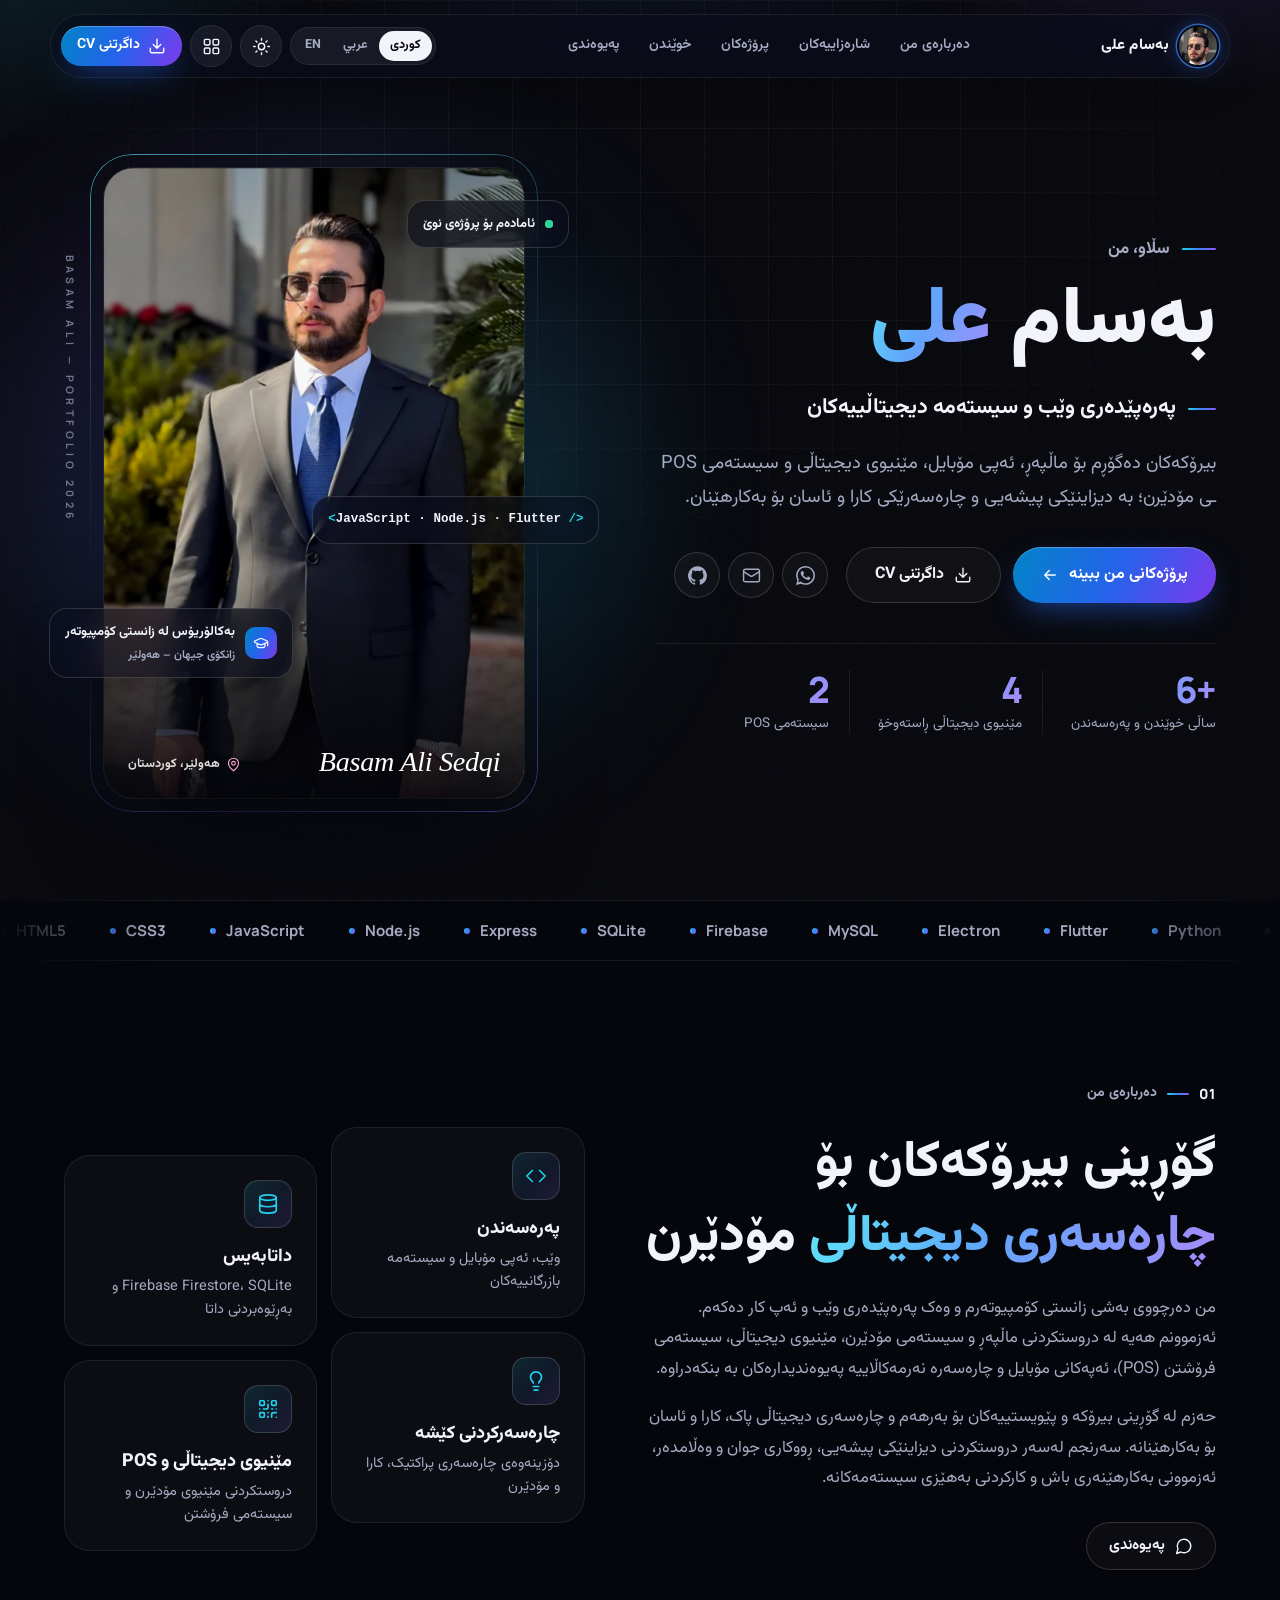
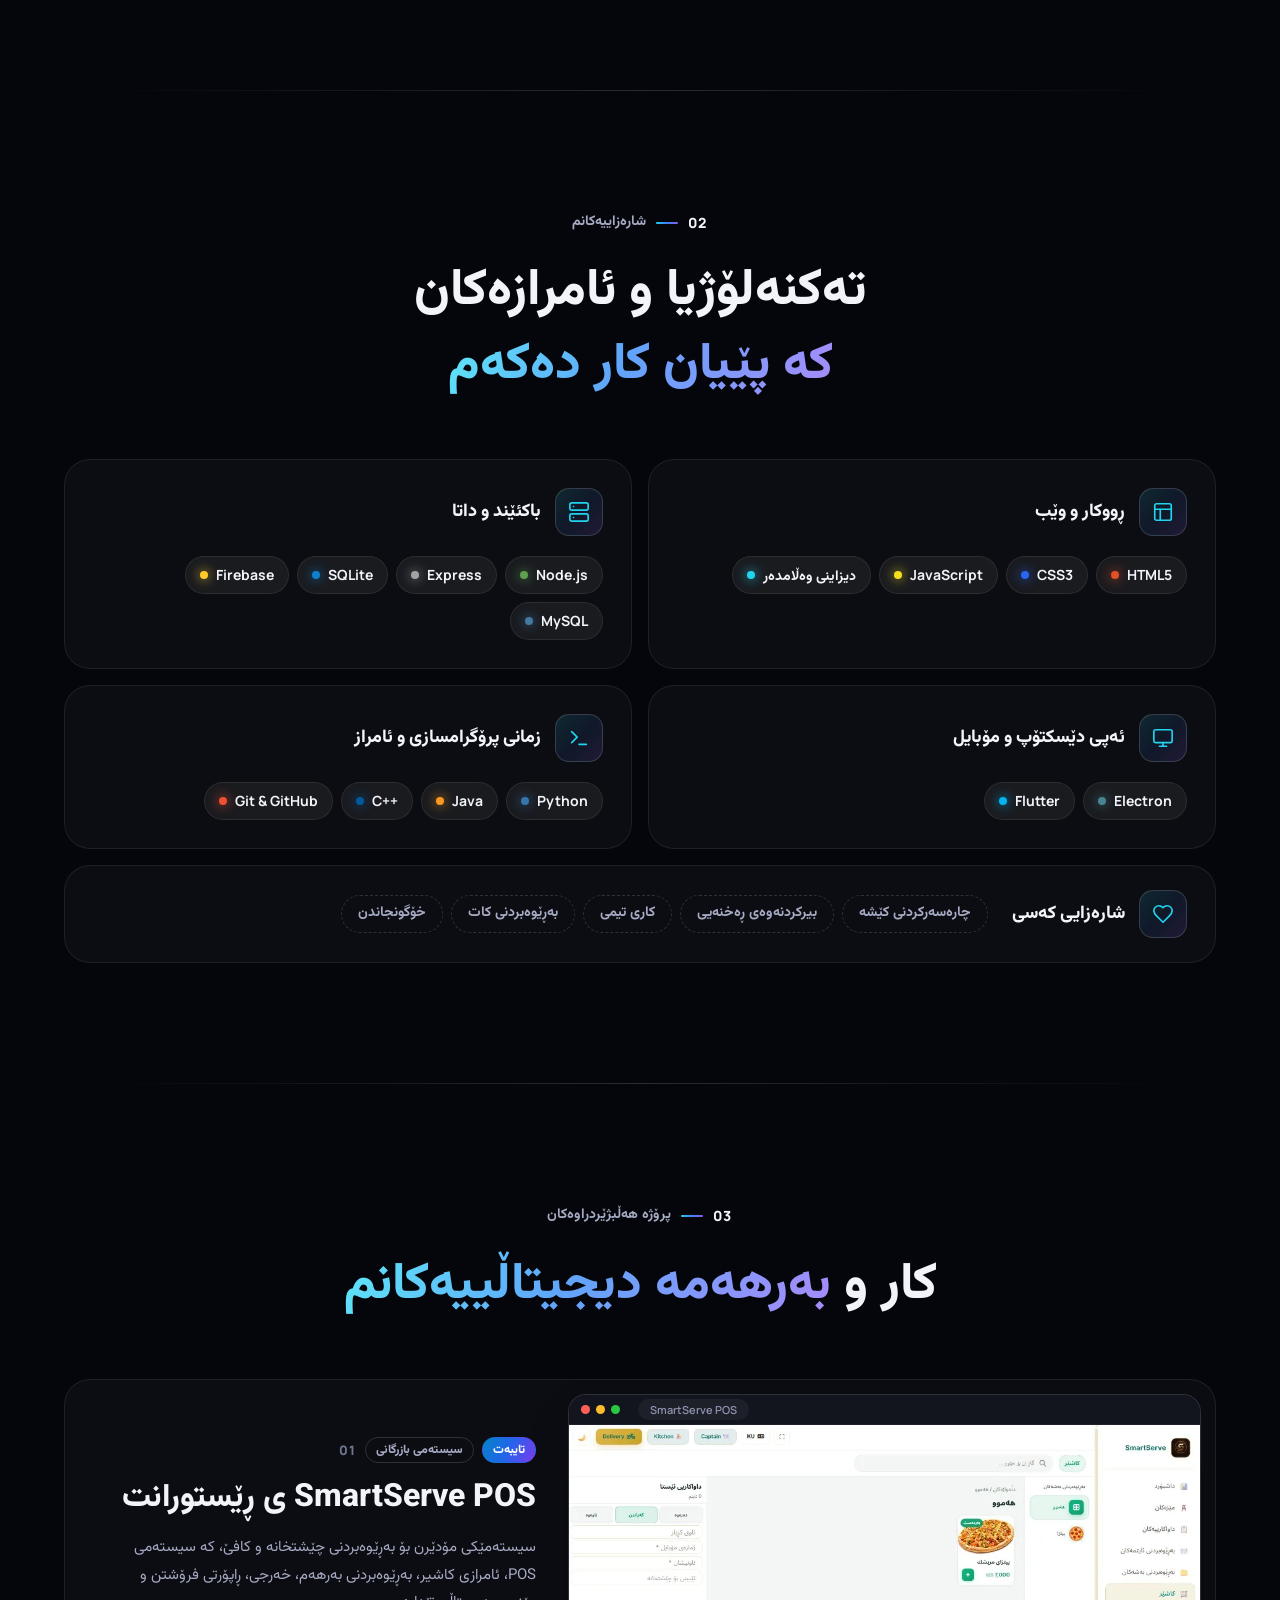
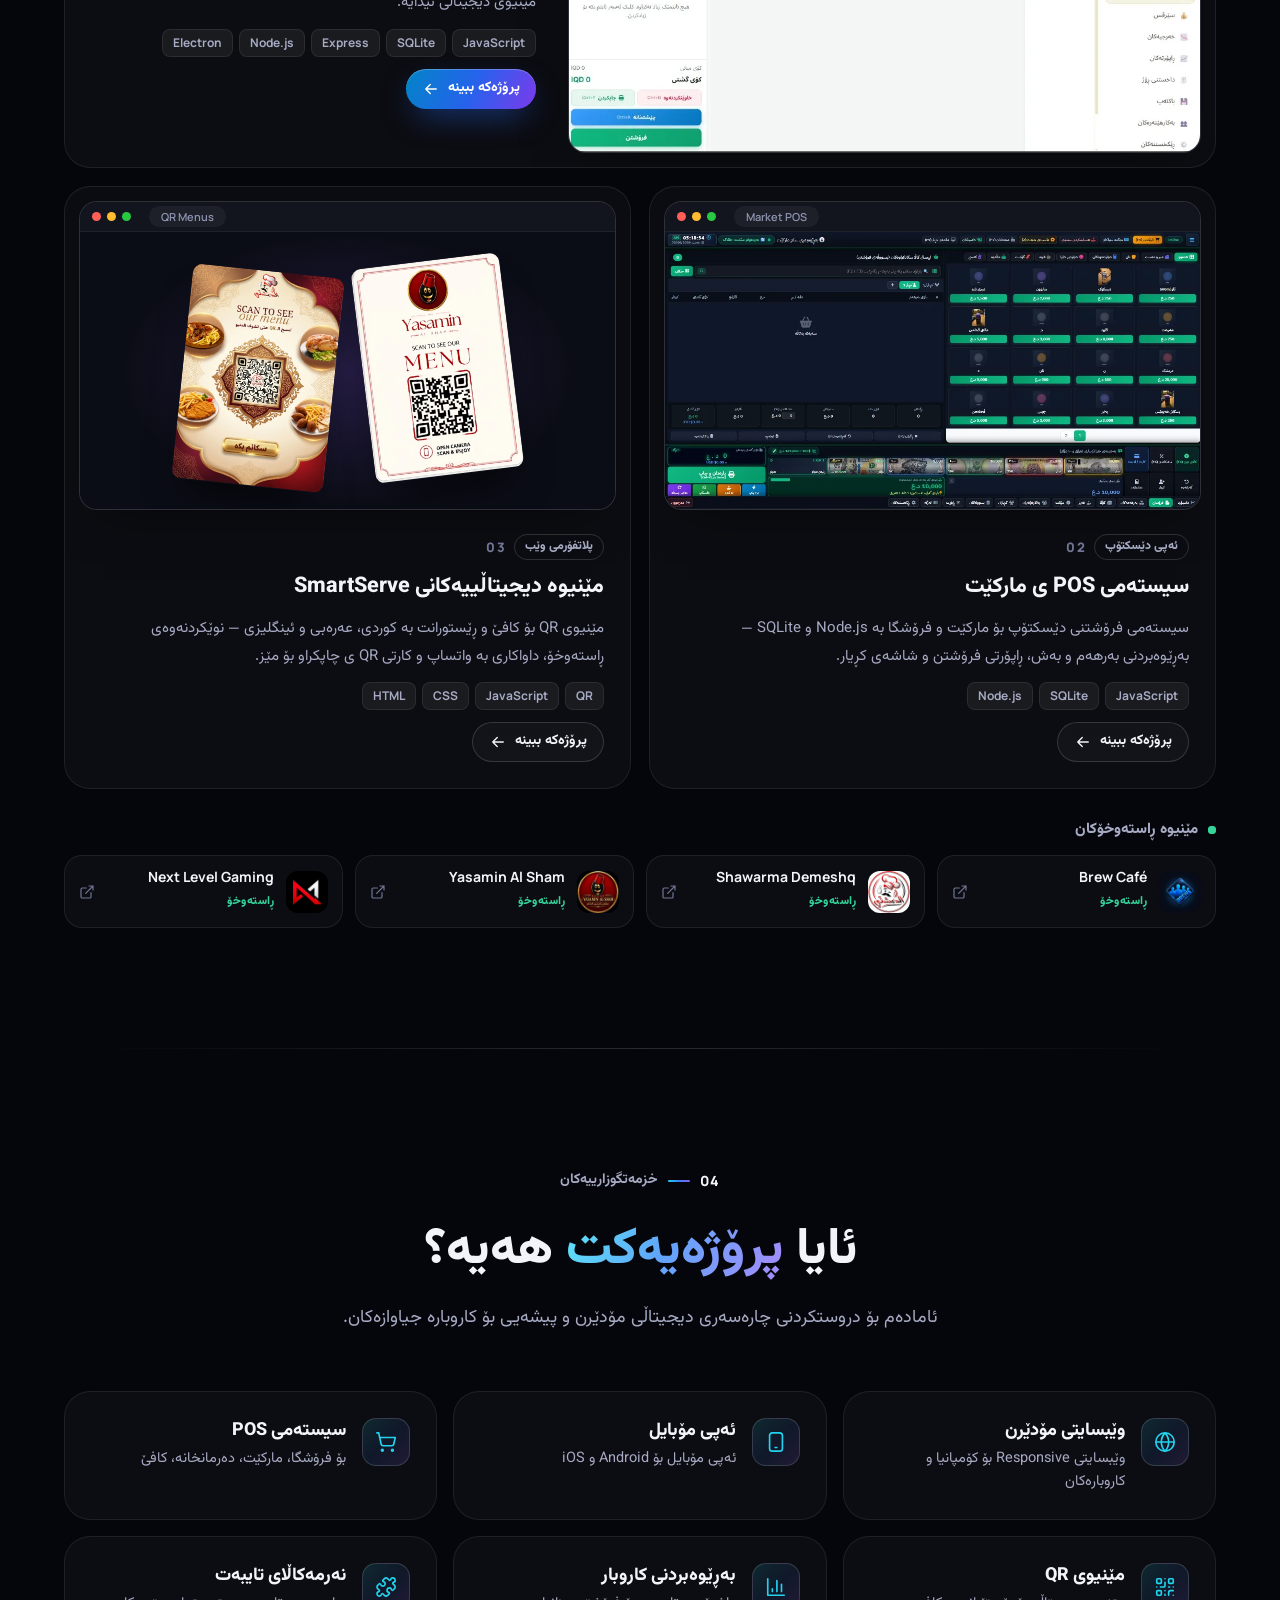
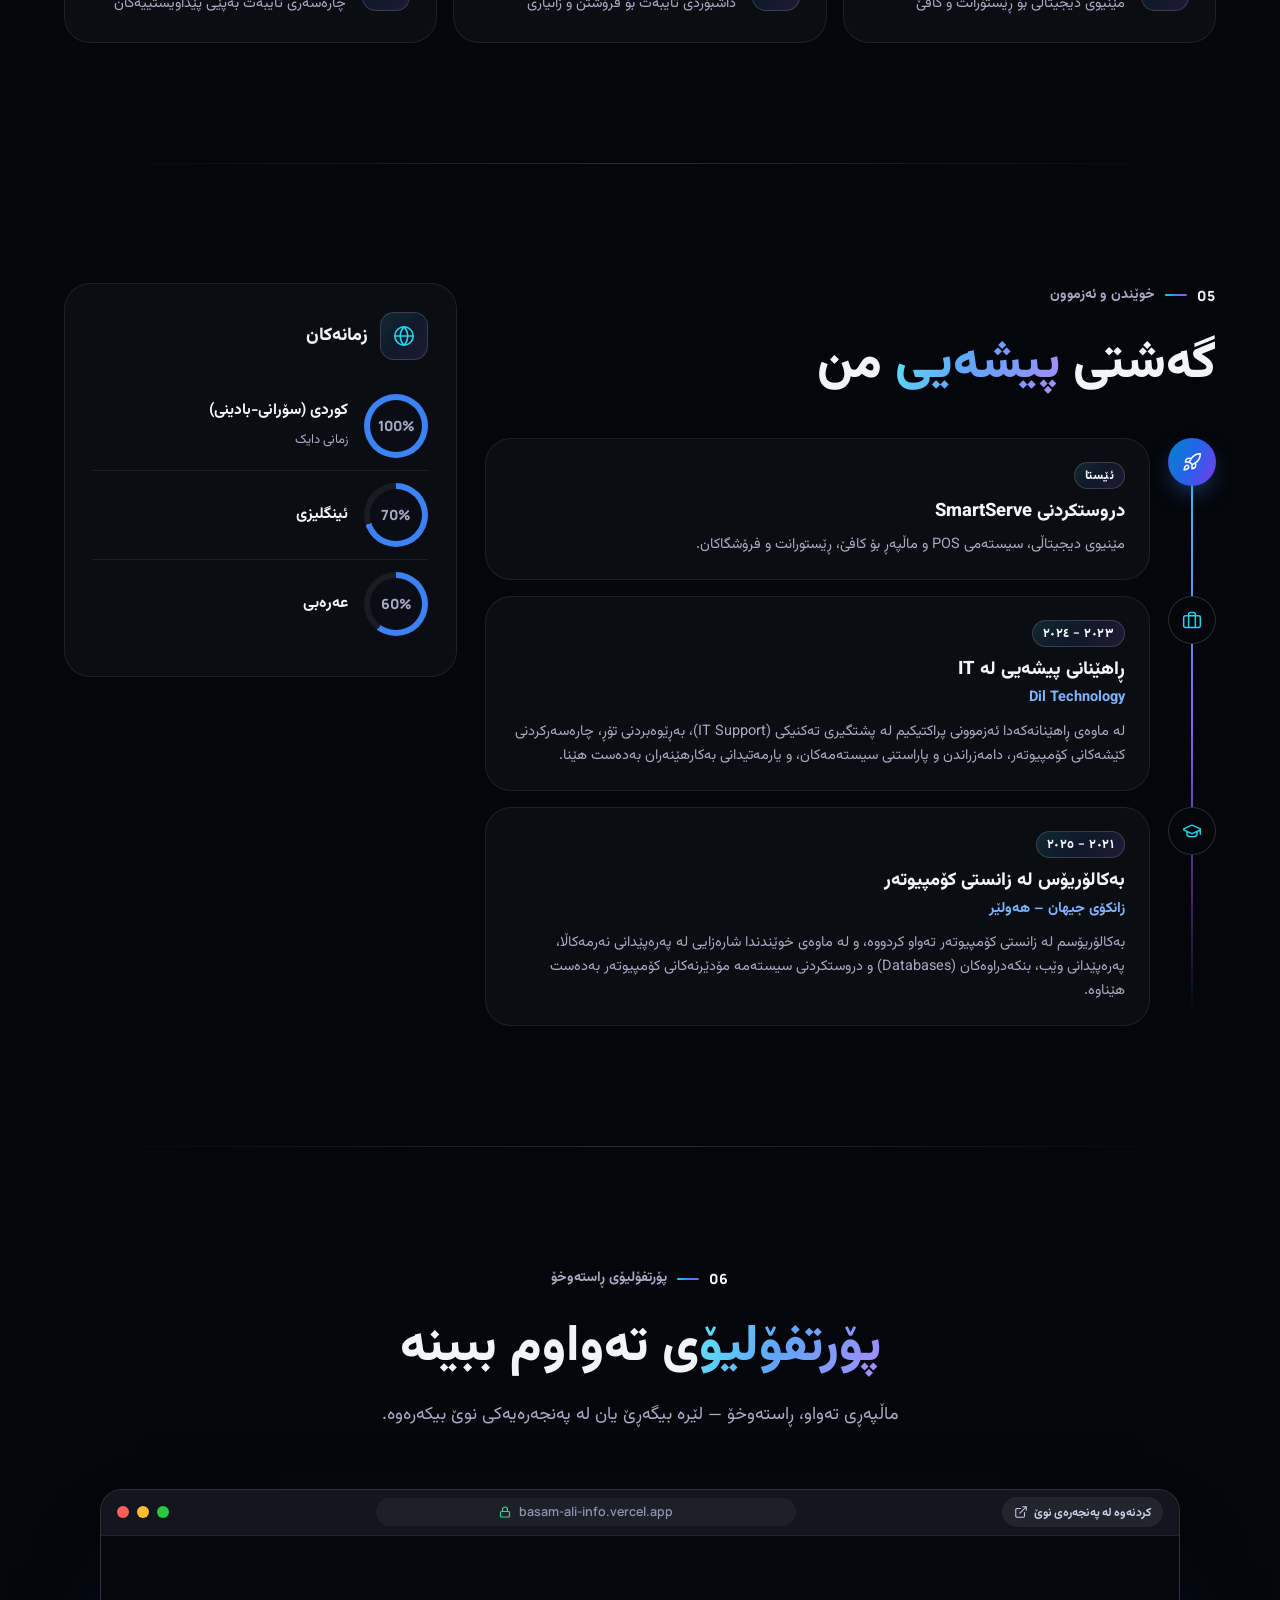
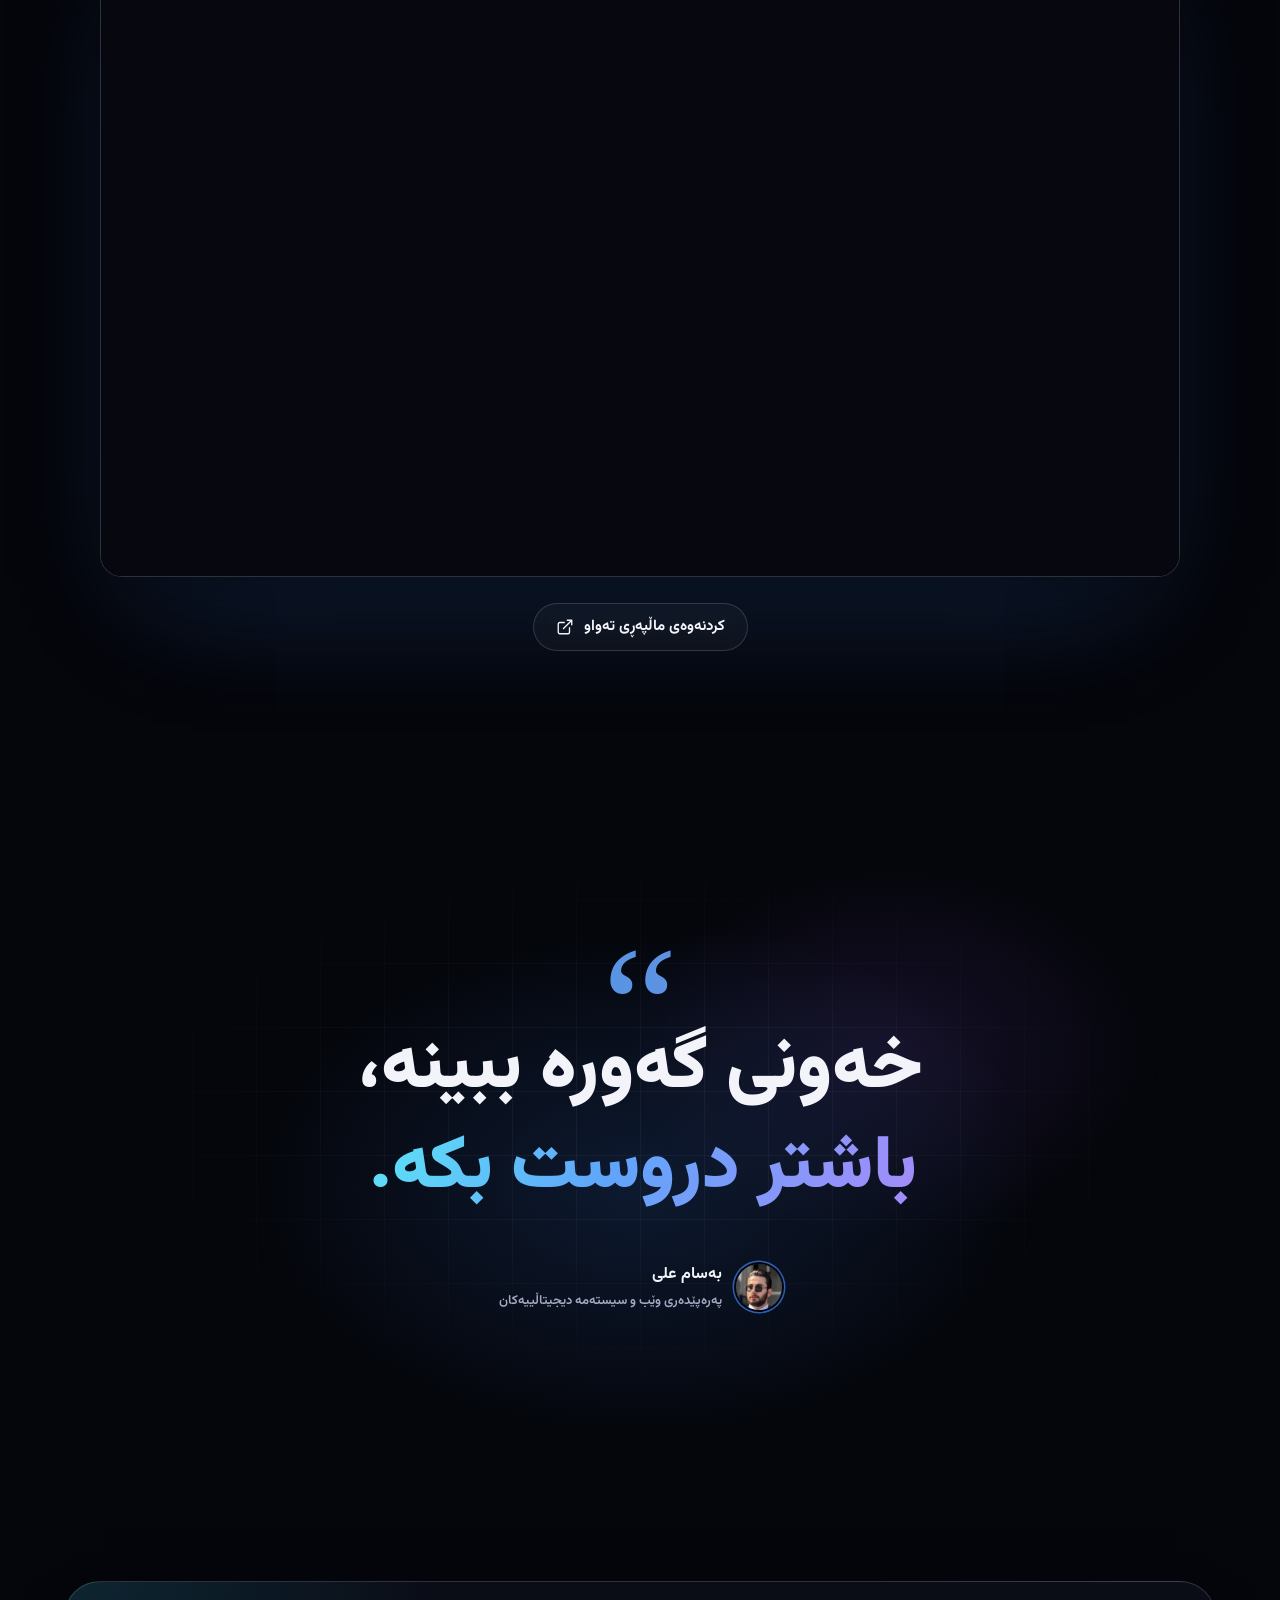
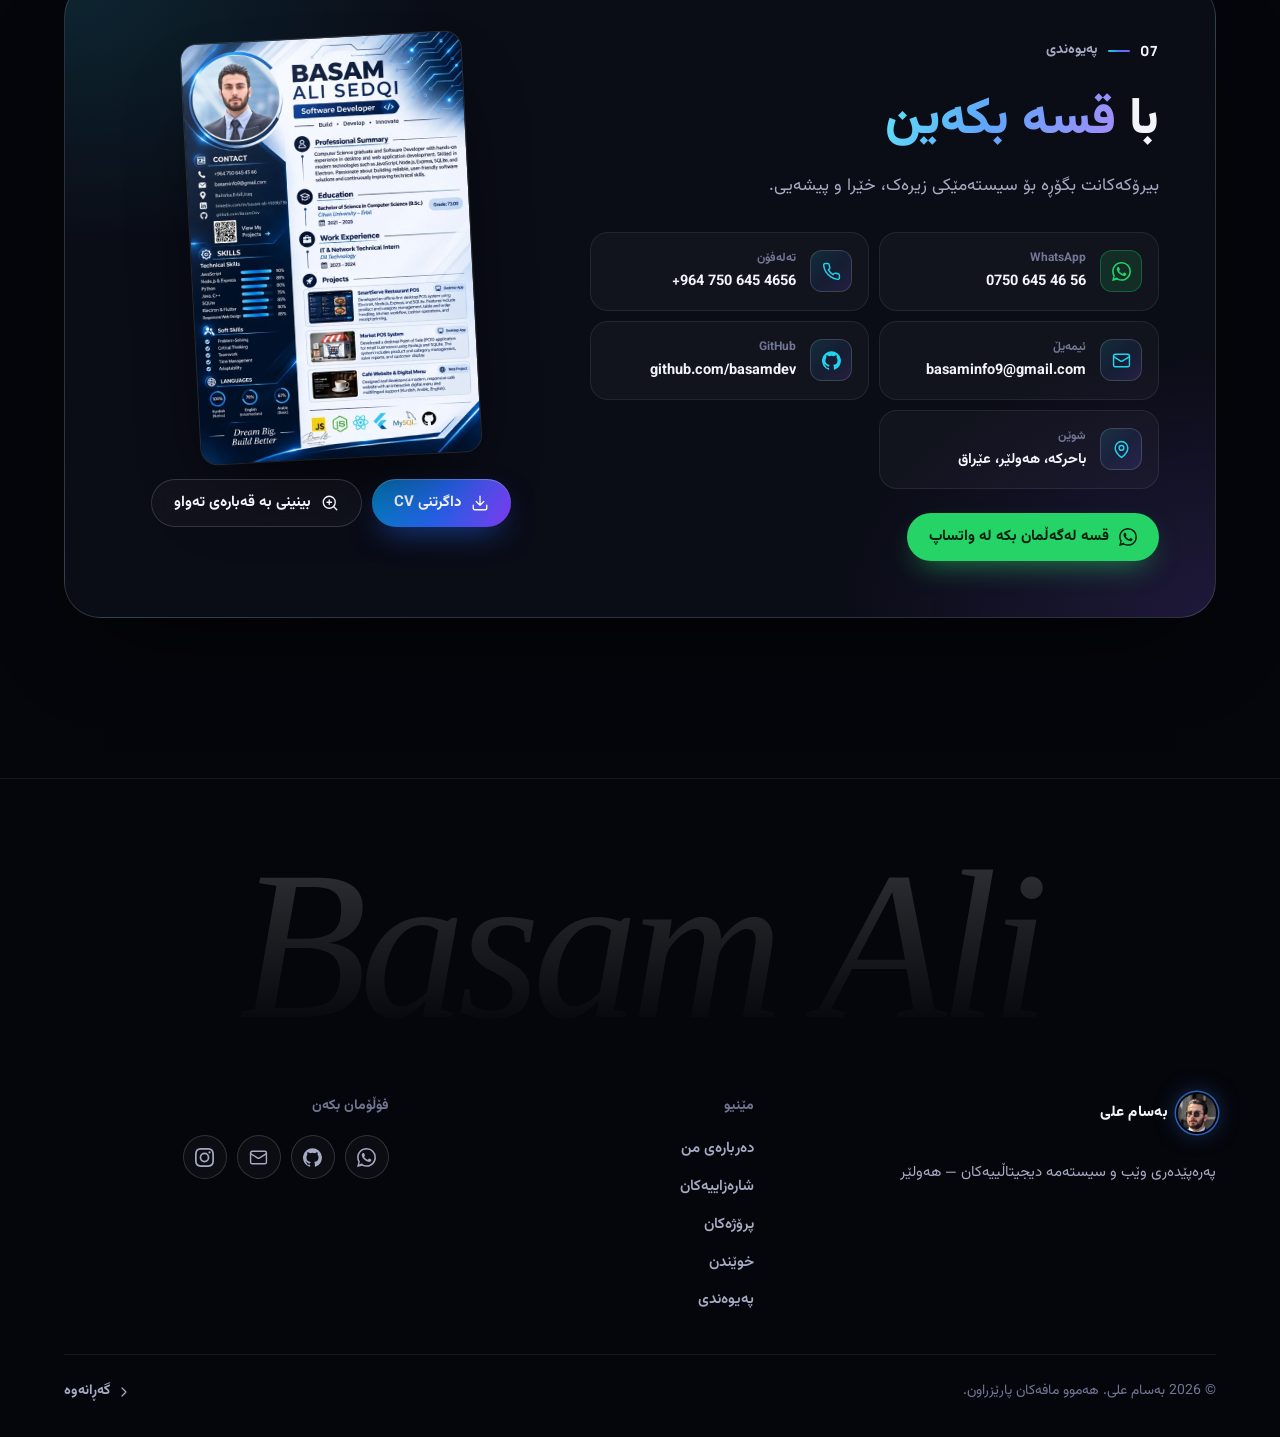
==== commit 1f49176b: "Portfolio: new editorial photo and more premium details - Replace the old cut-out portrait with the " ====
--- a/cv.html
+++ b/cv.html
@@ -11,8 +11,11 @@
     <meta property="og:title" content="Basam Ali — Web &amp; Digital Systems Developer">
     <meta property="og:description" content="Websites, mobile apps, QR digital menus and POS systems — projects, skills and live work.">
     <meta property="og:url" content="https://smart-serve-bay.vercel.app/cv.html">
-    <meta property="og:image" content="https://smart-serve-bay.vercel.app/images/portfolio/avatar.webp">
-    <meta name="twitter:card" content="summary">
+    <meta property="og:image" content="https://smart-serve-bay.vercel.app/images/portfolio/og.jpg">
+    <meta property="og:image:width" content="1200">
+    <meta property="og:image:height" content="630">
+    <meta property="og:image:alt" content="Basam Ali Sedqi — web and digital systems developer">
+    <meta name="twitter:card" content="summary_large_image">
     <link rel="icon" type="image/png" href="images/icon-192.png">
     <link rel="apple-touch-icon" href="images/icon-192.png">
     <meta name="theme-color" content="#05060B" id="metaTheme">
@@ -39,7 +42,7 @@
     <link rel="preconnect" href="https://fonts.googleapis.com">
     <link rel="preconnect" href="https://fonts.gstatic.com" crossorigin>
     <link href="https://fonts.googleapis.com/css2?family=Instrument+Serif:ital@0;1&family=Manrope:wght@400;500;600;700;800&family=Vazirmatn:wght@400;500;600;700;800;900&display=swap" rel="stylesheet">
-    <link rel="preload" as="image" href="images/portfolio/portrait.webp">
+    <link rel="preload" as="image" href="images/portfolio/hero-960.webp" imagesrcset="images/portfolio/hero-600.webp 600w, images/portfolio/hero-960.webp 960w" imagesizes="(max-width:600px) 86vw, 420px">
 
     <style>
         /* ============ TOKENS (shared with landing.html) ============ */
@@ -171,7 +174,8 @@
         .live-dot{position:relative;width:8px;height:8px;border-radius:50%;background:#34D399;flex:none}
         .live-dot::after{content:"";position:absolute;inset:0;border-radius:50%;background:#34D399;animation:ping 1.8s cubic-bezier(0,0,.2,1) infinite}
         @keyframes ping{75%,100%{transform:scale(2.6);opacity:0}}
-        .hello{margin-top:28px;font-size:14px;font-weight:700;letter-spacing:.2em;text-transform:uppercase;color:var(--text-3)}
+        .hello{display:inline-flex;align-items:center;gap:12px;font-size:13.5px;font-weight:700;letter-spacing:.24em;text-transform:uppercase;color:var(--text-2)}
+        .hello::before{content:"";width:34px;height:2px;border-radius:2px;background:var(--grad)}
         :root[dir="rtl"] .hello{letter-spacing:0;font-size:17px}
         .hero h1{font-size:clamp(3rem,1.6rem + 5.4vw,5.9rem);line-height:1;letter-spacing:-.045em;margin:6px 0 14px}
         :root[dir="rtl"] .hero h1{font-size:clamp(2.8rem,1.5rem + 4.6vw,5rem);line-height:1.3;letter-spacing:0;font-weight:900}
@@ -197,29 +201,39 @@
         .hero-copy > :nth-child(7){animation-delay:.36s}
         @keyframes rise{from{opacity:0;transform:translateY(22px)}to{opacity:1;transform:none}}
 
-        .hero-visual{position:relative;width:100%;max-width:540px;margin-inline:auto;animation:rise 1.1s .15s var(--ease) both}
-        .stage{position:relative;display:grid;place-items:center;padding:30px 0 10px}
-        .halo{position:absolute;top:2%;width:min(500px,105%);aspect-ratio:1;border-radius:50%;background:conic-gradient(from 90deg,#22D3EE,#3B82F6,#8B5CF6,#22D3EE);filter:blur(90px);opacity:.3;animation:spin 22s linear infinite;z-index:-1}
-        :root[data-theme="light"] .halo{opacity:.2}
-        .ring{position:absolute;top:50%;left:50%;transform:translate(-50%,-50%);aspect-ratio:1;border-radius:50%;border:1px solid var(--line);z-index:-1}
-        .ring.r1{width:min(460px,96%)}
-        .ring.r2{width:min(600px,124%);border-style:dashed;opacity:.6}
+        .hero-visual{position:relative;width:100%;max-width:520px;margin-inline:auto;animation:rise 1.1s .15s var(--ease) both}
+        .stage{position:relative;display:grid;place-items:center;padding:22px 40px}
+        .halo{position:absolute;top:10%;width:min(520px,110%);aspect-ratio:1;border-radius:50%;background:conic-gradient(from 90deg,#22D3EE,#3B82F6,#8B5CF6,#22D3EE);filter:blur(100px);opacity:.28;animation:spin 22s linear infinite;z-index:-1}
+        :root[data-theme="light"] .halo{opacity:.18}
         @keyframes spin{to{transform:rotate(360deg)}}
-        .portrait{position:relative;width:min(380px,82vw);aspect-ratio:380/480}
-        .arch{position:absolute;inset:13% 0 0 0;border-radius:999px 999px 34px 34px;background:var(--arch);border:1px solid var(--line-2);overflow:hidden;box-shadow:var(--shadow),inset 0 1px 0 rgba(255,255,255,.08)}
-        .arch::before{content:"";position:absolute;inset:0;background:radial-gradient(60% 45% at 50% 22%,rgba(59,130,246,.45),transparent 70%),radial-gradient(50% 40% at 80% 70%,rgba(139,92,246,.25),transparent 70%)}
-        .arch::after{content:"";position:absolute;inset:0;background-image:linear-gradient(var(--grid) 1px,transparent 1px),linear-gradient(90deg,var(--grid) 1px,transparent 1px);background-size:28px 28px;-webkit-mask-image:linear-gradient(#000,transparent 70%);mask-image:linear-gradient(#000,transparent 70%)}
-        .portrait img{position:absolute;bottom:0;left:50%;width:118%;max-width:none;height:auto;transform:translateX(-50%);clip-path:inset(-60% 7.6% 0 7.6% round 0 0 34px 34px);filter:drop-shadow(0 20px 40px rgba(0,0,0,.35))}
+        /* editorial photo frame */
+        .frame{position:relative;width:min(420px,78vw);aspect-ratio:2/3}
+        .frame::before{content:"";position:absolute;inset:-14px;border-radius:42px;padding:1px;background:linear-gradient(160deg,rgba(94,231,247,.65),rgba(59,130,246,.18) 35%,transparent 55%,rgba(139,92,246,.55));-webkit-mask:linear-gradient(#000 0 0) content-box,linear-gradient(#000 0 0);-webkit-mask-composite:xor;mask-composite:exclude;pointer-events:none}
+        .photo{position:relative;width:100%;height:100%;border-radius:30px;overflow:hidden;background:#0B0D16;box-shadow:0 60px 110px -45px rgba(0,0,0,.9),0 0 0 1px rgba(255,255,255,.08);isolation:isolate}
+        :root[data-theme="light"] .photo{box-shadow:0 50px 90px -40px rgba(20,30,80,.45),0 0 0 1px rgba(14,18,40,.08)}
+        .photo img{--py:0px;position:absolute;left:0;top:-4%;width:100%;height:108%;object-fit:cover;object-position:50% 22%;transform:translate3d(0,var(--py),0) scale(1.02);transition:transform 1.1s var(--ease);filter:saturate(1.06) contrast(1.05) brightness(.97)}
+        .frame:hover .photo img{transform:translate3d(0,var(--py),0) scale(1.06)}
+        .photo::before{content:"";position:absolute;inset:0;z-index:1;pointer-events:none;background:radial-gradient(130% 75% at 50% 20%,transparent 55%,rgba(5,6,11,.42)),linear-gradient(180deg,rgba(5,6,11,.18) 0%,transparent 20%,transparent 66%,rgba(5,6,11,.9) 100%)}
+        .photo::after{content:"";position:absolute;inset:0;z-index:1;pointer-events:none;background:linear-gradient(125deg,rgba(255,255,255,.16),transparent 32%);mix-blend-mode:soft-light}
+        .cap{position:absolute;inset-inline:24px;bottom:22px;z-index:2;color:#fff;display:flex;align-items:flex-end;justify-content:space-between;gap:12px}
+        .cap-name{font-family:var(--serif);font-style:italic;font-size:clamp(24px,2.2vw,31px);line-height:1;letter-spacing:-.01em;direction:ltr}
+        .cap-meta{display:inline-flex;align-items:center;gap:6px;font-size:12.5px;font-weight:700;color:rgba(255,255,255,.85);white-space:nowrap}
+        .cap-meta .i{width:15px;height:15px;color:#F9A8D4}
+        /* physical left/right: logical insets follow the vertical writing mode here */
+        .vert{position:absolute;top:36%;right:0;transform:translateY(-50%);writing-mode:vertical-rl;font:700 10.5px/1 var(--font);letter-spacing:.42em;text-transform:uppercase;color:var(--text-3);white-space:nowrap;direction:ltr}
+        :root[dir="rtl"] .vert{right:auto;left:0}
         .float{position:absolute;z-index:4;display:flex;align-items:center;gap:10px;padding:11px 15px;border-radius:18px;background:var(--glass);-webkit-backdrop-filter:blur(16px) saturate(160%);backdrop-filter:blur(16px) saturate(160%);border:1px solid var(--line-2);box-shadow:0 24px 50px -20px rgba(0,0,0,.55);font-size:13px;font-weight:700;animation:bob 7s ease-in-out infinite;white-space:nowrap}
         .float .i{width:18px;height:18px}
         .f-ico{width:32px;height:32px;border-radius:10px;display:grid;place-items:center;background:var(--grad-btn);color:#fff;flex:none}
         .f-ico .i{width:16px;height:16px}
         .float small{display:block;font-size:11.5px;font-weight:600;color:var(--text-2);margin-top:1px}
-        .f-code{inset-inline-start:-8%;top:58%;font-family:ui-monospace,'SFMono-Regular',Consolas,monospace;font-size:12.5px;direction:ltr}
+        .f-avail{inset-inline-start:-1%;top:8%;animation-delay:-1s}
+        .f-code{inset-inline-start:-7%;top:52%;font-family:ui-monospace,'SFMono-Regular',Consolas,monospace;font-size:12.5px;animation-delay:-5s}
+        .f-code > span{direction:ltr;unicode-bidi:isolate}
         .f-code .tag{color:var(--c1)}
-        .f-deg{inset-inline-end:-6%;bottom:22%;animation-delay:-3s}
-        .f-city{inset-inline-end:2%;top:14%;animation-delay:-5s}
-        .f-city .i{color:#F472B6}
+        .f-deg{inset-inline-end:-3%;bottom:21%;animation-delay:-3s}
+        .float{transition:opacity .35s}
+        .frame:hover ~ .float{opacity:.25}
         @keyframes bob{0%,100%{transform:translateY(0)}50%{transform:translateY(-8px)}}
 
         /* tech marquee */
@@ -387,6 +401,32 @@
         .cv-paper::after{content:"";position:absolute;inset:0;background:linear-gradient(135deg,rgba(255,255,255,.18),transparent 40%)}
         .cv-card .row{display:flex;flex-wrap:wrap;gap:10px;justify-content:center}
 
+        /* numbered eyebrows + project index */
+        .eyebrow .num{order:-1;font-family:var(--font);font-weight:800;letter-spacing:.08em;color:var(--text);direction:ltr}
+        .tags .idx{margin-inline-start:auto;font:800 13px/26px var(--font);letter-spacing:.1em;color:var(--text-3);direction:ltr}
+
+        /* statement */
+        .statement{position:relative;padding:150px 0 140px;text-align:center;overflow:hidden;isolation:isolate}
+        .statement::before{content:"";position:absolute;inset:0;z-index:-1;background:radial-gradient(45% 55% at 50% 60%,rgba(59,130,246,.16),transparent 70%),radial-gradient(30% 40% at 70% 40%,rgba(139,92,246,.12),transparent 70%)}
+        .statement::after{content:"";position:absolute;inset:0;z-index:-1;background-image:linear-gradient(var(--grid) 1px,transparent 1px),linear-gradient(90deg,var(--grid) 1px,transparent 1px);background-size:64px 64px;-webkit-mask-image:radial-gradient(ellipse 60% 55% at 50% 50%,#000 20%,transparent 75%);mask-image:radial-gradient(ellipse 60% 55% at 50% 50%,#000 20%,transparent 75%)}
+        .qmark{display:block;font:400 170px/1 var(--serif);margin-bottom:-.52em;background:var(--grad-text);-webkit-background-clip:text;background-clip:text;color:transparent;opacity:.9}
+        .quote{font-family:var(--serif);font-style:italic;font-weight:400;font-size:clamp(2.7rem,1.2rem + 6vw,6.8rem);line-height:1.02;letter-spacing:-.025em;max-width:13ch;margin:18px auto 0;text-wrap:balance}
+        .quote .g{padding-inline-end:.08em}
+        :root[dir="rtl"] .quote{font-family:var(--font-rtl);font-style:normal;font-weight:900;line-height:1.35;letter-spacing:0;font-size:clamp(2.2rem,1.1rem + 4.4vw,4.8rem);max-width:16ch}
+        .sign{display:inline-flex;align-items:center;gap:14px;margin-top:40px;font-weight:700;color:var(--text-2)}
+        .sign img{width:46px;height:46px;border-radius:50%;object-fit:cover;box-shadow:0 0 0 2px var(--bg),0 0 0 3.5px rgba(59,130,246,.7)}
+        .sign b{display:block;color:var(--text);font-size:16px}
+        .sign small{display:block;font-size:13px;font-weight:600}
+        .sign span{text-align:start}
+
+        /* scroll progress */
+        .progress{position:fixed;top:0;inset-inline:0;height:2px;z-index:150;pointer-events:none}
+        .progress span{display:block;height:100%;background:var(--grad);transform:scaleX(var(--sp,0));transform-origin:left center;box-shadow:0 0 12px rgba(59,130,246,.8)}
+        :root[dir="rtl"] .progress span{transform-origin:right center}
+
+        /* footer wordmark */
+        .mega{font-family:var(--serif);font-style:italic;font-size:clamp(4.2rem,16.5vw,15.5rem);line-height:.9;text-align:center;letter-spacing:-.035em;white-space:nowrap;overflow:hidden;padding-bottom:.06em;margin-bottom:40px;background:linear-gradient(180deg,var(--text) 10%,transparent 92%);-webkit-background-clip:text;background-clip:text;color:transparent;opacity:.16;user-select:none;direction:ltr}
+
         /* footer */
         .footer{position:relative;padding:72px 0 32px;margin-top:40px;border-top:1px solid var(--line)}
         .foot-top{display:grid;grid-template-columns:1.3fr 1fr 1fr;gap:40px;padding-bottom:40px}
@@ -464,8 +504,11 @@
             .hero{padding:110px 0 48px}
             .hero-ctas{flex-direction:column;width:100%}
             .hero-ctas .btn{width:100%}
-            .float{display:none}
-            .ring.r2{display:none}
+            .float:not(.f-avail),.vert{display:none}
+            .f-avail{top:2px;inset-inline-start:auto;left:50%;transform:translateX(-50%);padding:7px 12px;font-size:12px;animation:none}
+            .stage{padding:18px 0}
+            .frame{width:min(360px,84vw)}
+            .cap{inset-inline:18px;bottom:18px}
             .focus{grid-template-columns:1fr}
             .focus .card:nth-child(2),.focus .card:nth-child(4),.focus .card:nth-child(2):hover,.focus .card:nth-child(4):hover{transform:none}
             .services,.minis,.contacts{grid-template-columns:1fr}
@@ -493,6 +536,7 @@
 </head>
 <body>
     <a class="skip" href="#main" data-i18n="lnd_skip">Skip to content</a>
+    <div class="progress" aria-hidden="true"><span id="prog"></span></div>
     <div class="bg" aria-hidden="true"></div>
 
     <svg width="0" height="0" style="position:absolute" aria-hidden="true" focusable="false">
@@ -587,7 +631,6 @@
         <section class="hero" id="top">
             <div class="container hero-grid">
                 <div class="hero-copy">
-                    <span class="pill"><span class="live-dot"></span><span data-i18n="pf_avail">Open to new projects</span></span>
                     <p class="hello" data-i18n="pf_hello">Hello, I'm</p>
                     <h1 data-i18n="pf_name">Basam <span class="g">Ali</span></h1>
                     <p class="role" data-i18n="pf_role">Web &amp; Digital Systems Developer</p>
@@ -611,14 +654,18 @@
                 <div class="hero-visual">
                     <div class="stage">
                         <span class="halo" aria-hidden="true"></span>
-                        <span class="ring r1" aria-hidden="true"></span>
-                        <span class="ring r2" aria-hidden="true"></span>
-                        <div class="portrait">
-                            <div class="arch" aria-hidden="true"></div>
-                            <img src="images/portfolio/portrait.webp" alt="Portrait of Basam Ali Sedqi" width="646" height="720" fetchpriority="high">
-                        </div>
+                        <figure class="frame">
+                            <div class="photo">
+                                <img src="images/portfolio/hero-960.webp" srcset="images/portfolio/hero-600.webp 600w, images/portfolio/hero-960.webp 960w" sizes="(max-width:600px) 86vw, 420px" alt="Basam Ali Sedqi in a dark suit, standing outdoors in Erbil" width="960" height="1440" fetchpriority="high" decoding="async">
+                                <figcaption class="cap">
+                                    <span class="cap-name">Basam Ali Sedqi</span>
+                                    <span class="cap-meta"><svg class="i"><use href="#i-pin"/></svg><span data-i18n="pf_chip_city">Erbil, Kurdistan</span></span>
+                                </figcaption>
+                            </div>
+                        </figure>
+                        <span class="vert" aria-hidden="true">Basam Ali — Portfolio 2026</span>
+                        <div class="float f-avail"><span class="live-dot"></span><span data-i18n="pf_avail">Open to new projects</span></div>
                         <div class="float f-code" aria-hidden="true"><span><span class="tag">&lt;</span>JavaScript · Node.js · Flutter<span class="tag"> /&gt;</span></span></div>
-                        <div class="float f-city" aria-hidden="true"><svg class="i"><use href="#i-pin"/></svg><span data-i18n="pf_chip_city">Erbil, Kurdistan</span></div>
                         <div class="float f-deg" aria-hidden="true"><span class="f-ico"><svg class="i"><use href="#i-cap"/></svg></span><span><span data-i18n="pf_chip_degree">B.Sc. Computer Science</span><small data-i18n="pf_uni">Cihan University – Erbil</small></span></div>
                     </div>
                 </div>
@@ -637,7 +684,7 @@
             <div class="container about">
                 <div class="about-copy" data-reveal>
                     <header class="sec-head start">
-                        <span class="eyebrow" data-i18n="pf_about_eb">About me</span>
+                        <span class="eyebrow"><b class="num">01</b><span data-i18n="pf_about_eb">About me</span></span>
                         <h2 data-i18n="pf_about_h">Transforming ideas into modern <span class="g">digital solutions</span></h2>
                     </header>
                     <p data-i18n="pf_about_p1"></p>
@@ -657,7 +704,7 @@
         <section class="section" id="skills">
             <div class="container">
                 <header class="sec-head" data-reveal>
-                    <span class="eyebrow" data-i18n="pf_skills_eb">My skills</span>
+                    <span class="eyebrow"><b class="num">02</b><span data-i18n="pf_skills_eb">My skills</span></span>
                     <h2 data-i18n="pf_skills_h">Technologies and tools <span class="g">I work with</span></h2>
                 </header>
                 <div class="skills">
@@ -714,7 +761,7 @@
         <section class="section" id="projects">
             <div class="container">
                 <header class="sec-head" data-reveal>
-                    <span class="eyebrow" data-i18n="pf_proj_eb">Featured projects</span>
+                    <span class="eyebrow"><b class="num">03</b><span data-i18n="pf_proj_eb">Featured projects</span></span>
                     <h2 data-i18n="pf_proj_h">My work and <span class="g">digital products</span></h2>
                 </header>
                 <div class="projects">
@@ -724,7 +771,7 @@
                             <img src="images/portfolio/pos-restaurant.webp" alt="SmartServe Restaurant POS — cashier screen" width="1024" height="529" loading="lazy" decoding="async">
                         </div>
                         <div class="proj-body">
-                            <div class="tags"><span class="tag-badge hot" data-i18n="pf_featured">Featured</span><span class="tag-badge" data-i18n="pf_type_biz">Business system</span></div>
+                            <div class="tags"><span class="tag-badge hot" data-i18n="pf_featured">Featured</span><span class="tag-badge" data-i18n="pf_type_biz">Business system</span><span class="idx" aria-hidden="true">01</span></div>
                             <h3 data-i18n="pf_pos_t">SmartServe Restaurant POS</h3>
                             <p data-i18n="pf_pos_d"></p>
                             <div class="stack"><span>Electron</span><span>Node.js</span><span>Express</span><span>SQLite</span><span>JavaScript</span></div>
@@ -737,7 +784,7 @@
                             <img src="images/portfolio/pos-market.webp" alt="Market POS System — sales screen" width="1024" height="532" loading="lazy" decoding="async">
                         </div>
                         <div class="proj-body">
-                            <div class="tags"><span class="tag-badge" data-i18n="pf_type_desk">Desktop app</span></div>
+                            <div class="tags"><span class="tag-badge" data-i18n="pf_type_desk">Desktop app</span><span class="idx" aria-hidden="true">02</span></div>
                             <h3 data-i18n="pf_mpos_t">Market POS System</h3>
                             <p data-i18n="pf_mpos_d"></p>
                             <div class="stack"><span>Node.js</span><span>SQLite</span><span>JavaScript</span></div>
@@ -753,7 +800,7 @@
                             </div>
                         </div>
                         <div class="proj-body">
-                            <div class="tags"><span class="tag-badge" data-i18n="pf_type_web">Web platform</span></div>
+                            <div class="tags"><span class="tag-badge" data-i18n="pf_type_web">Web platform</span><span class="idx" aria-hidden="true">03</span></div>
                             <h3 data-i18n="pf_menus_t">SmartServe Digital Menus</h3>
                             <p data-i18n="pf_menus_d"></p>
                             <div class="stack"><span>HTML</span><span>CSS</span><span>JavaScript</span><span>QR</span></div>
@@ -778,7 +825,7 @@
         <section class="section" id="services">
             <div class="container">
                 <header class="sec-head" data-reveal>
-                    <span class="eyebrow" data-i18n="pf_srv_eb">Services</span>
+                    <span class="eyebrow"><b class="num">04</b><span data-i18n="pf_srv_eb">Services</span></span>
                     <h2 data-i18n="pf_srv_h">Have a project <span class="g">in mind?</span></h2>
                     <p data-i18n="pf_srv_p">I am ready to create modern and professional digital solutions for various businesses.</p>
                 </header>
@@ -798,7 +845,7 @@
             <div class="container journey">
                 <div>
                     <header class="sec-head start" data-reveal>
-                        <span class="eyebrow" data-i18n="pf_edu_eb">Education &amp; experience</span>
+                        <span class="eyebrow"><b class="num">05</b><span data-i18n="pf_edu_eb">Education &amp; experience</span></span>
                         <h2 data-i18n="pf_edu_h">My professional <span class="g">journey</span></h2>
                     </header>
                     <ol class="timeline">
@@ -829,7 +876,7 @@
         <section class="section" id="live">
             <div class="container">
                 <header class="sec-head" data-reveal>
-                    <span class="eyebrow" data-i18n="pf_live_eb">Live portfolio</span>
+                    <span class="eyebrow"><b class="num">06</b><span data-i18n="pf_live_eb">Live portfolio</span></span>
                     <h2 data-i18n="pf_live_h">Explore my <span class="g">full portfolio</span></h2>
                     <p data-i18n="pf_live_p">The complete site, live — scroll it right here or open it in a new tab.</p>
                 </header>
@@ -851,12 +898,24 @@
             </div>
         </section>
 
+        <!-- ============ STATEMENT ============ -->
+        <section class="statement" aria-label="Motto">
+            <div class="container" data-reveal>
+                <span class="qmark" aria-hidden="true">&ldquo;</span>
+                <p class="quote" data-i18n="pf_motto">Dream big, <span class="g">build better.</span></p>
+                <div class="sign">
+                    <img src="images/portfolio/avatar.webp" alt="" width="46" height="46" loading="lazy">
+                    <span><b data-i18n="pf_name_plain">Basam Ali</b><small data-i18n="pf_role">Web &amp; Digital Systems Developer</small></span>
+                </div>
+            </div>
+        </section>
+
         <!-- ============ CONTACT ============ -->
         <section class="section" id="contact">
             <div class="container">
                 <div class="cta-panel" data-reveal>
                     <div>
-                        <span class="eyebrow" data-i18n="pf_contact_eb">Get in touch</span>
+                        <span class="eyebrow"><b class="num">07</b><span data-i18n="pf_contact_eb">Get in touch</span></span>
                         <h2 data-i18n="pf_contact_h">Let's <span class="g">talk</span></h2>
                         <p data-i18n="pf_cta_line">Turn your ideas into a smart, fast and professional system.</p>
                         <div class="contacts">
@@ -885,6 +944,7 @@
     <!-- ============ FOOTER ============ -->
     <footer class="footer">
         <div class="container">
+            <div class="mega" aria-hidden="true">Basam Ali</div>
             <div class="foot-top">
                 <div class="foot-brand">
                     <a class="brand" href="#top"><img src="images/portfolio/avatar.webp" alt="" width="38" height="38" loading="lazy"><span data-i18n="pf_name_plain">Basam Ali</span></a>
@@ -961,12 +1021,22 @@
 
         /* ---------- header, mobile menu, floating WhatsApp, scrollspy ---------- */
         var hdr = $('#hdr'), burger = $('#burger'), fab = $('#fab'), contactInView = false;
+        var prog = $('#prog'), heroImg = $('.photo img'), ticking = false;
+        var calm = window.matchMedia && matchMedia('(prefers-reduced-motion: reduce)').matches;
         function onScroll() {
             var y = window.scrollY || window.pageYOffset;
             hdr.classList.toggle('scrolled', y > 12);
             fab.classList.toggle('show', y > 520 && !contactInView);
-        }
-        window.addEventListener('scroll', onScroll, { passive: true });
+            var max = document.documentElement.scrollHeight - window.innerHeight;
+            prog.style.setProperty('--sp', max > 0 ? Math.min(1, y / max).toFixed(4) : 0);
+            if (heroImg && !calm && y < 1400) heroImg.style.setProperty('--py', Math.min(44, y * 0.07).toFixed(1) + 'px');
+        }
+        window.addEventListener('scroll', function () {
+            if (ticking) return;
+            ticking = true;
+            requestAnimationFrame(function () { ticking = false; onScroll(); });
+        }, { passive: true });
+        window.addEventListener('resize', onScroll);
         if ('IntersectionObserver' in window) {
             new IntersectionObserver(function (en) { contactInView = en[0].isIntersecting; onScroll(); }, { threshold: 0.15 }).observe($('#contact'));
         }
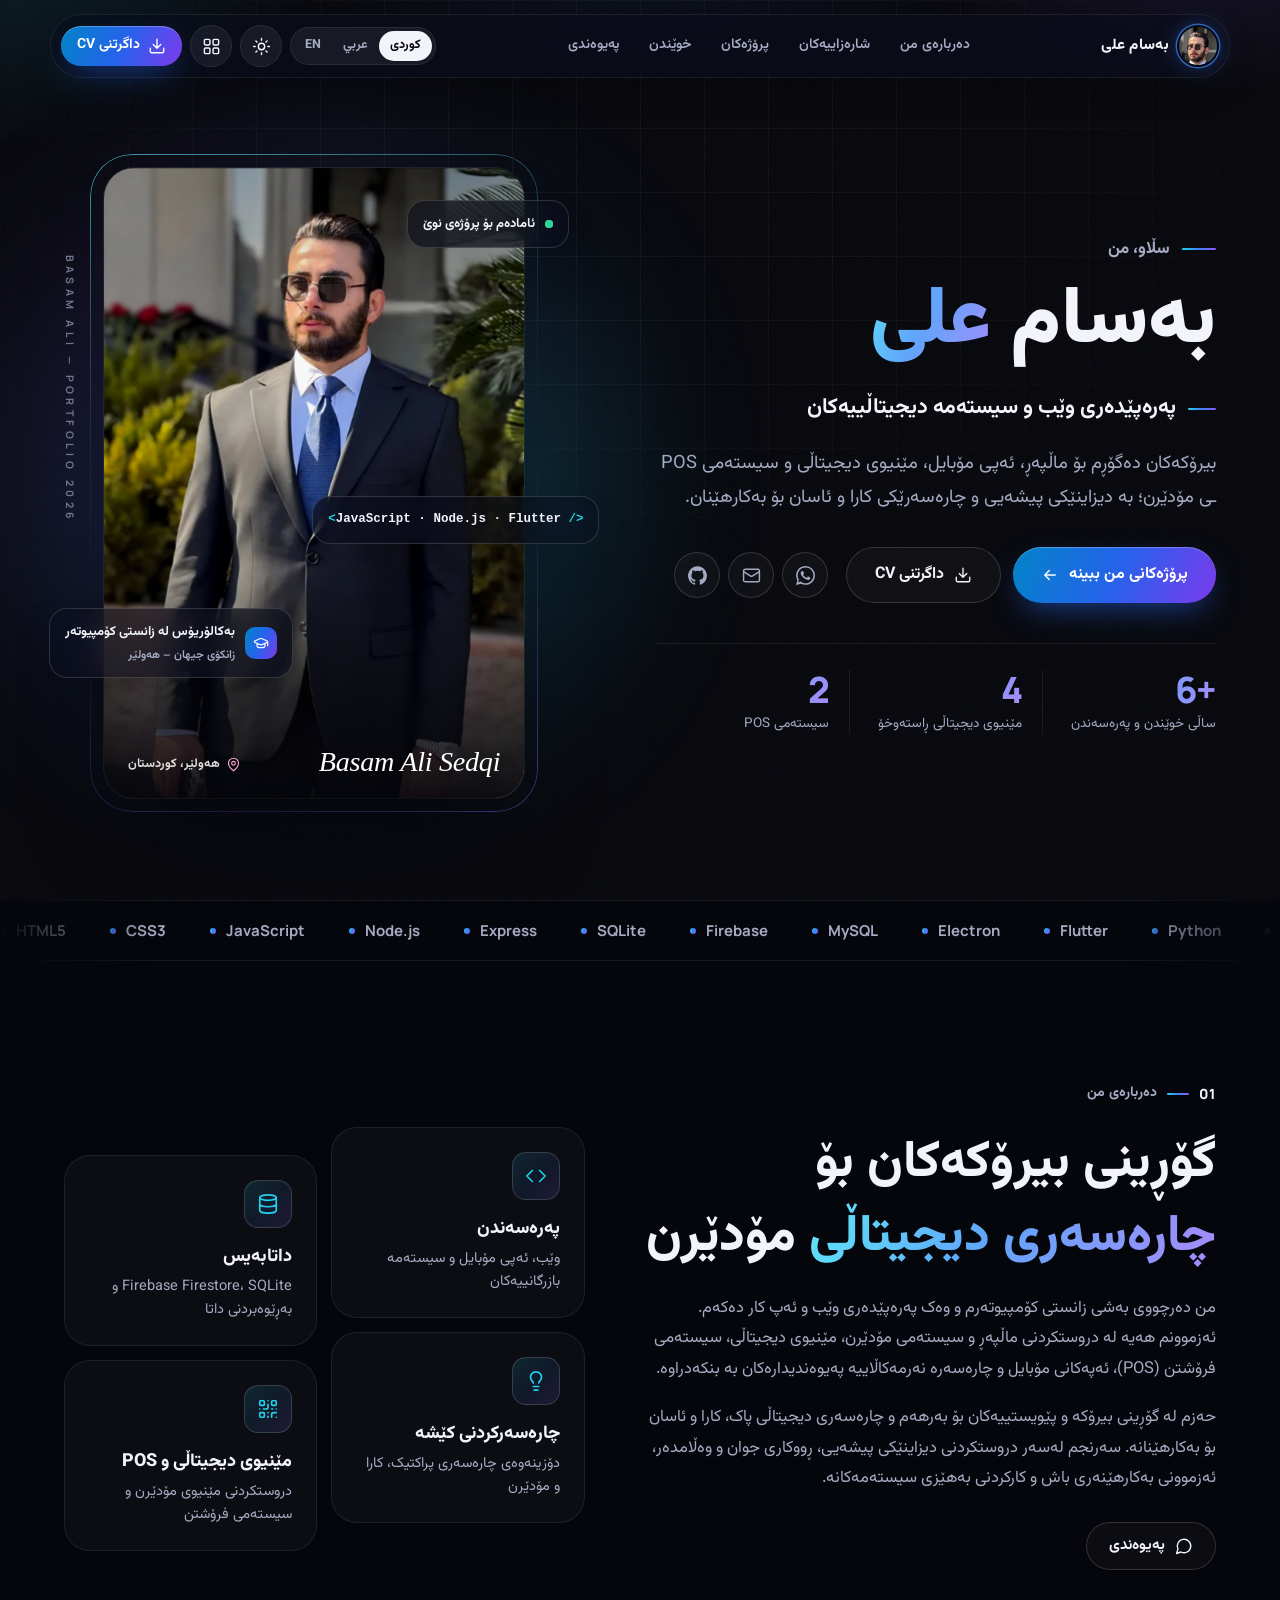
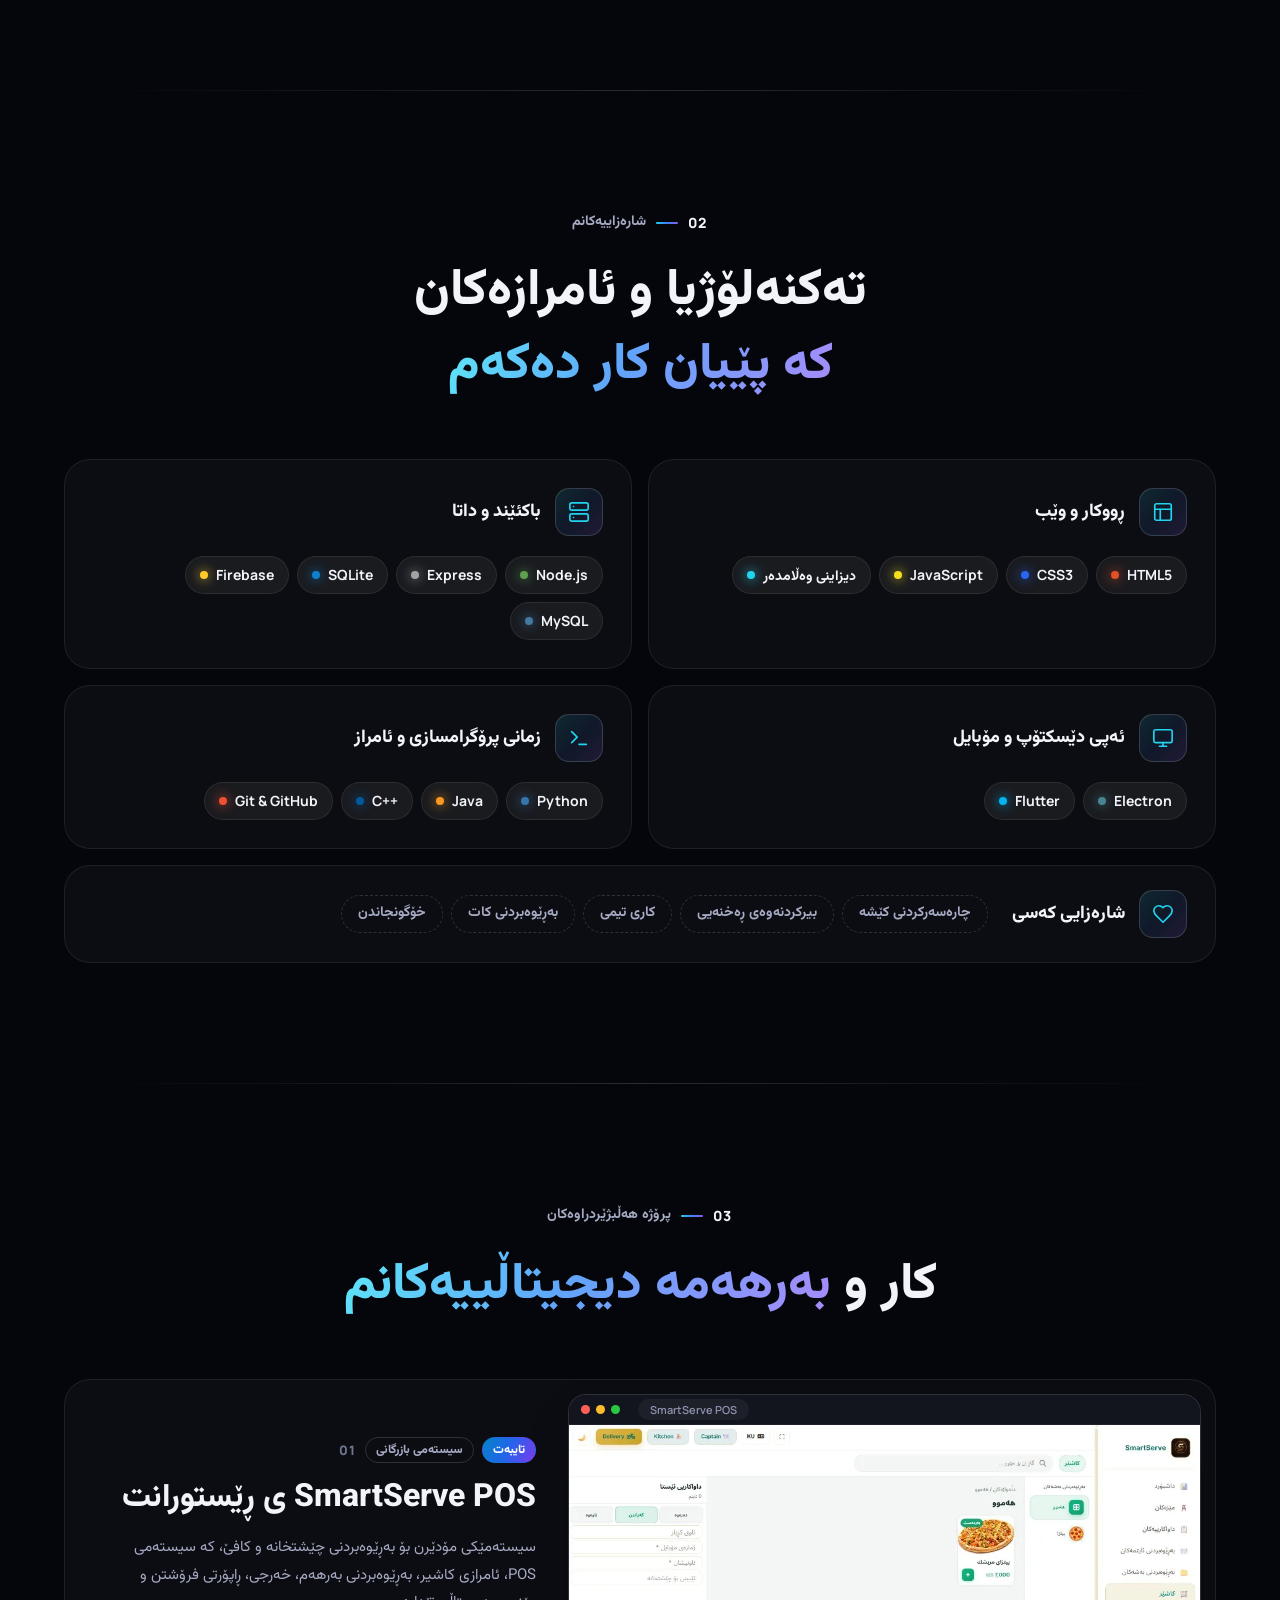
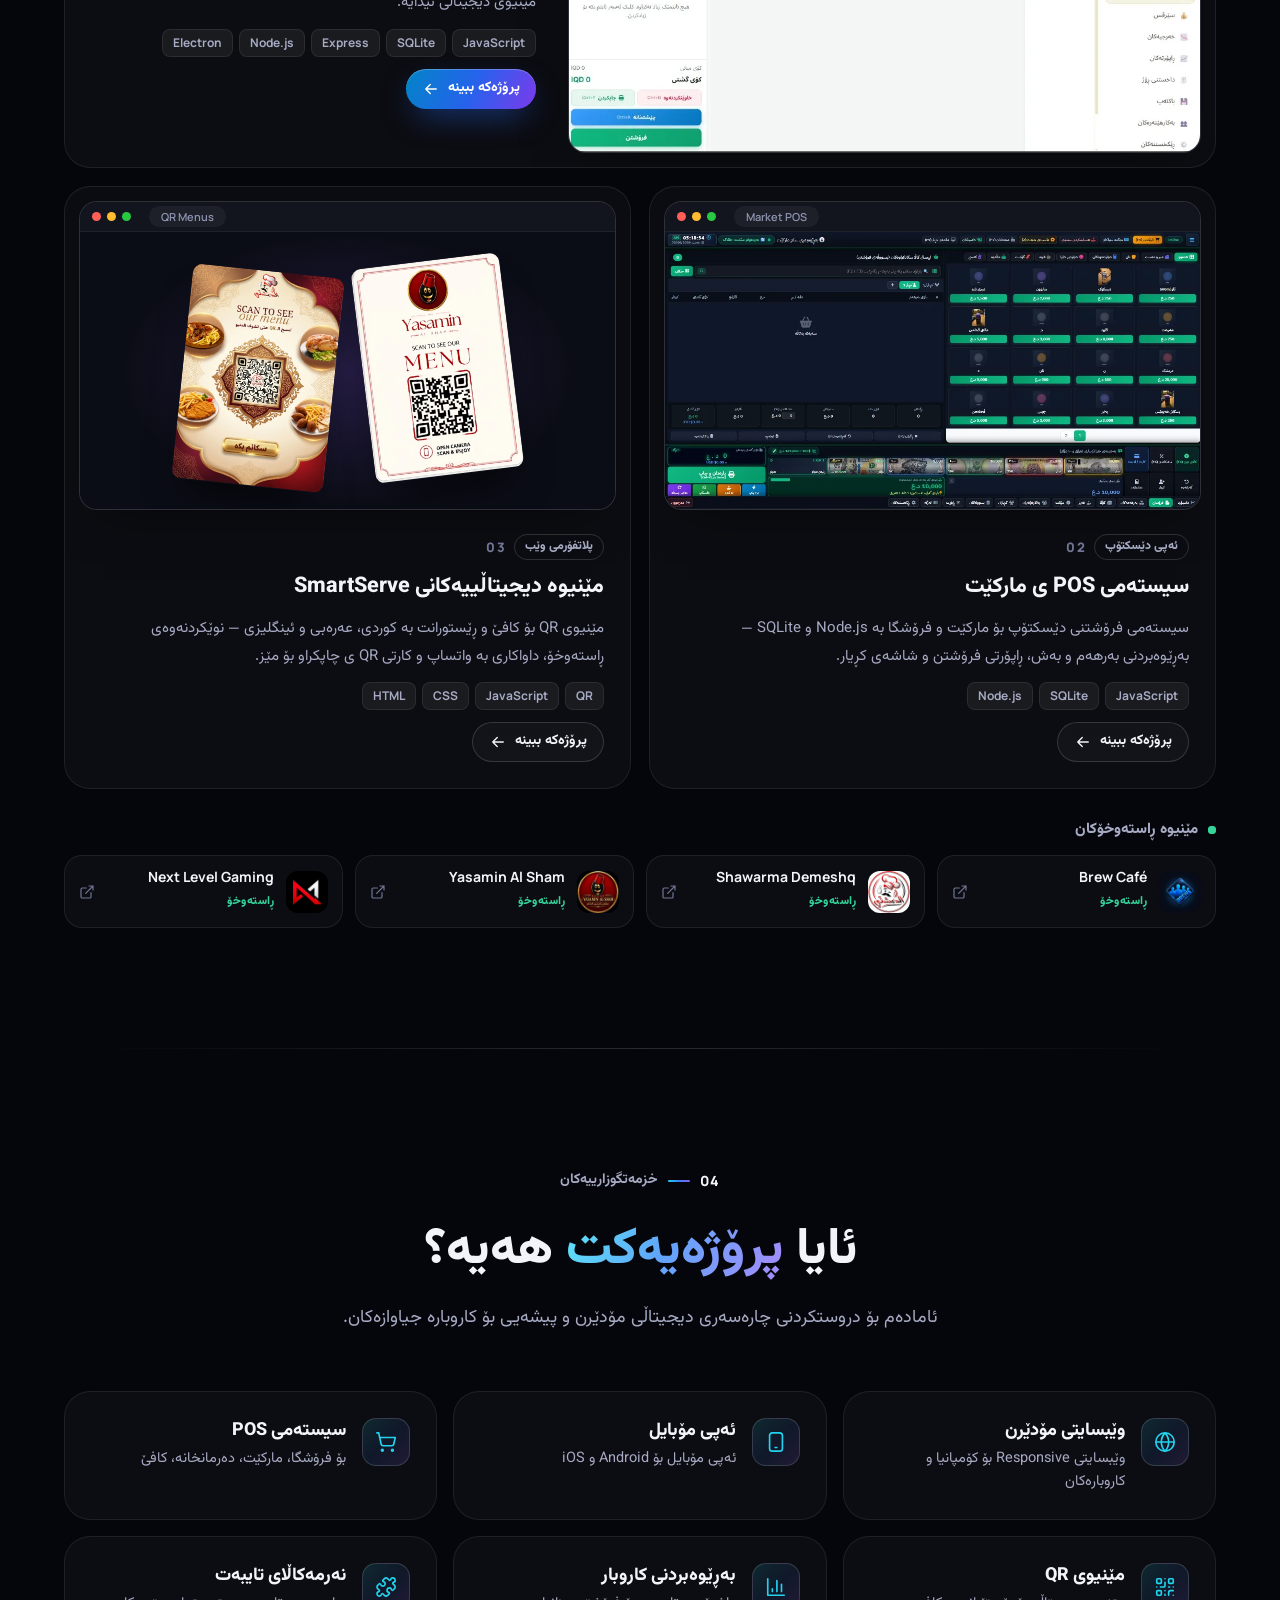
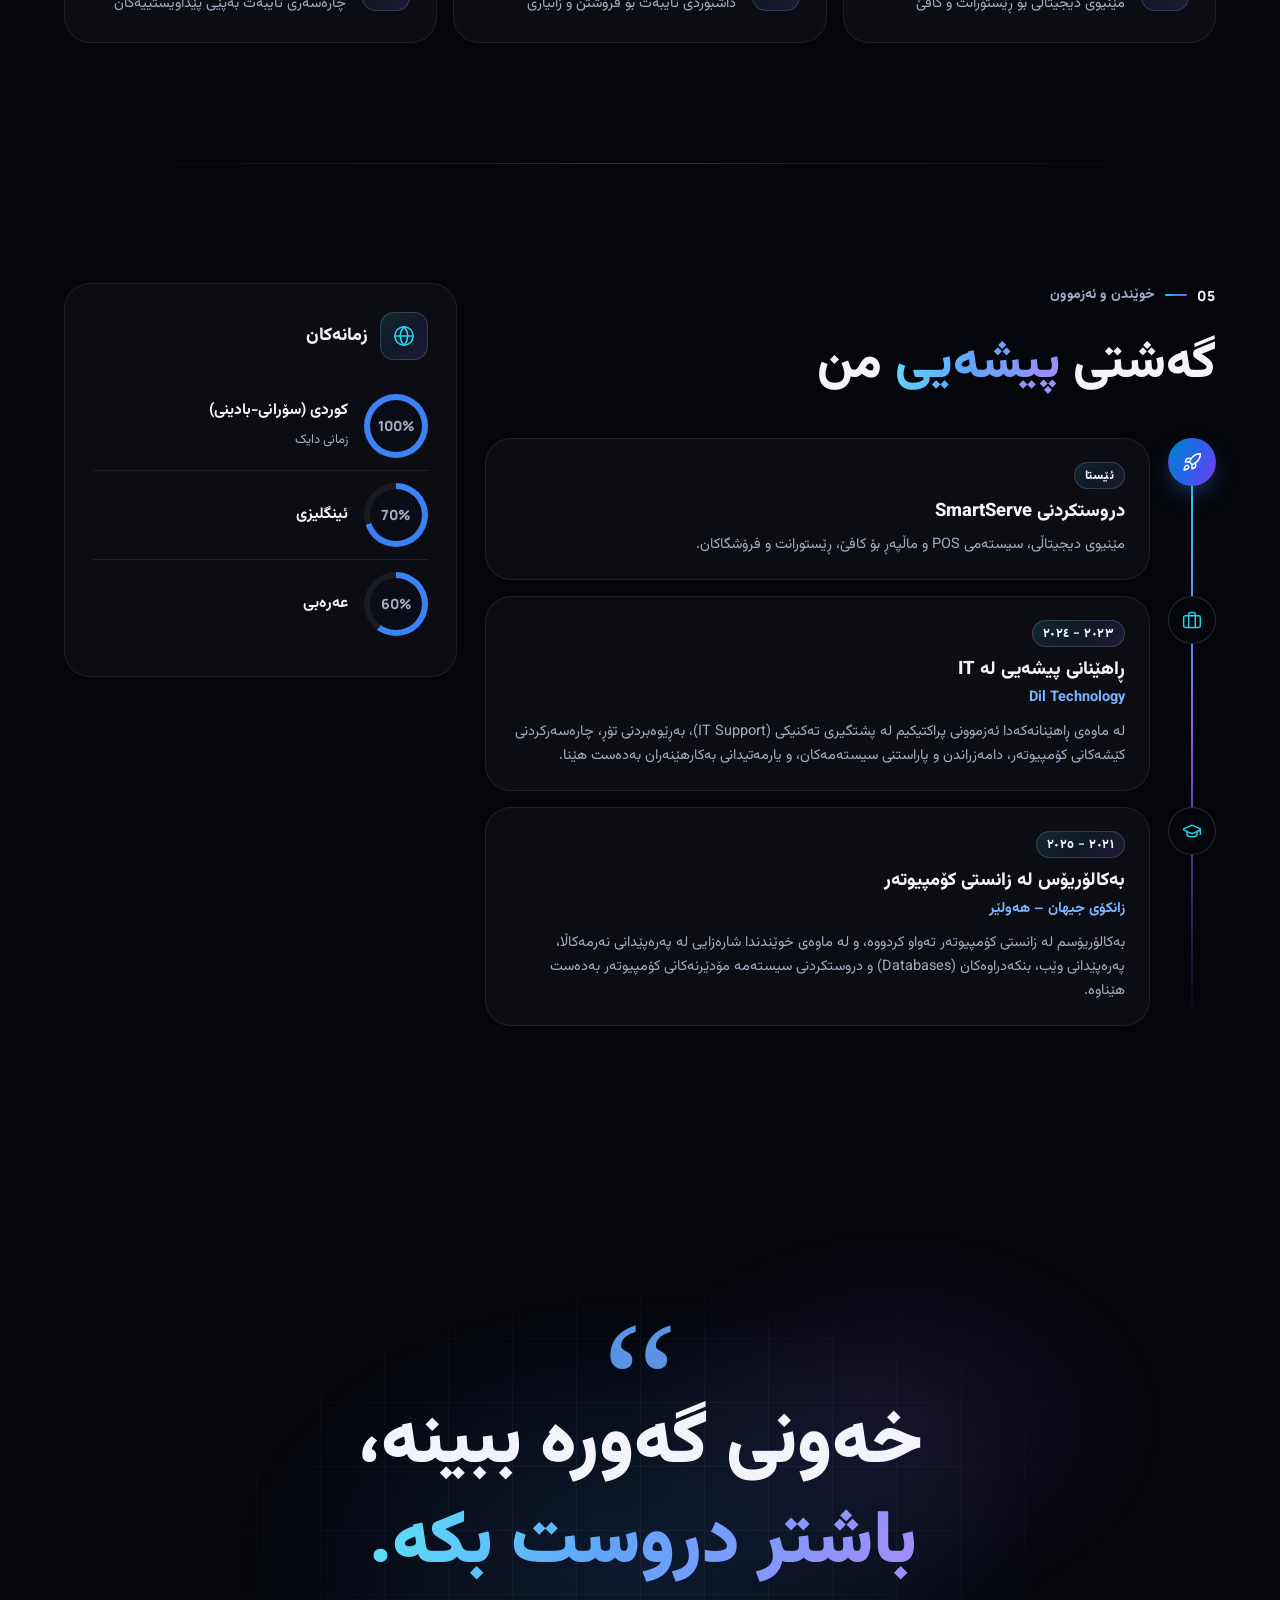
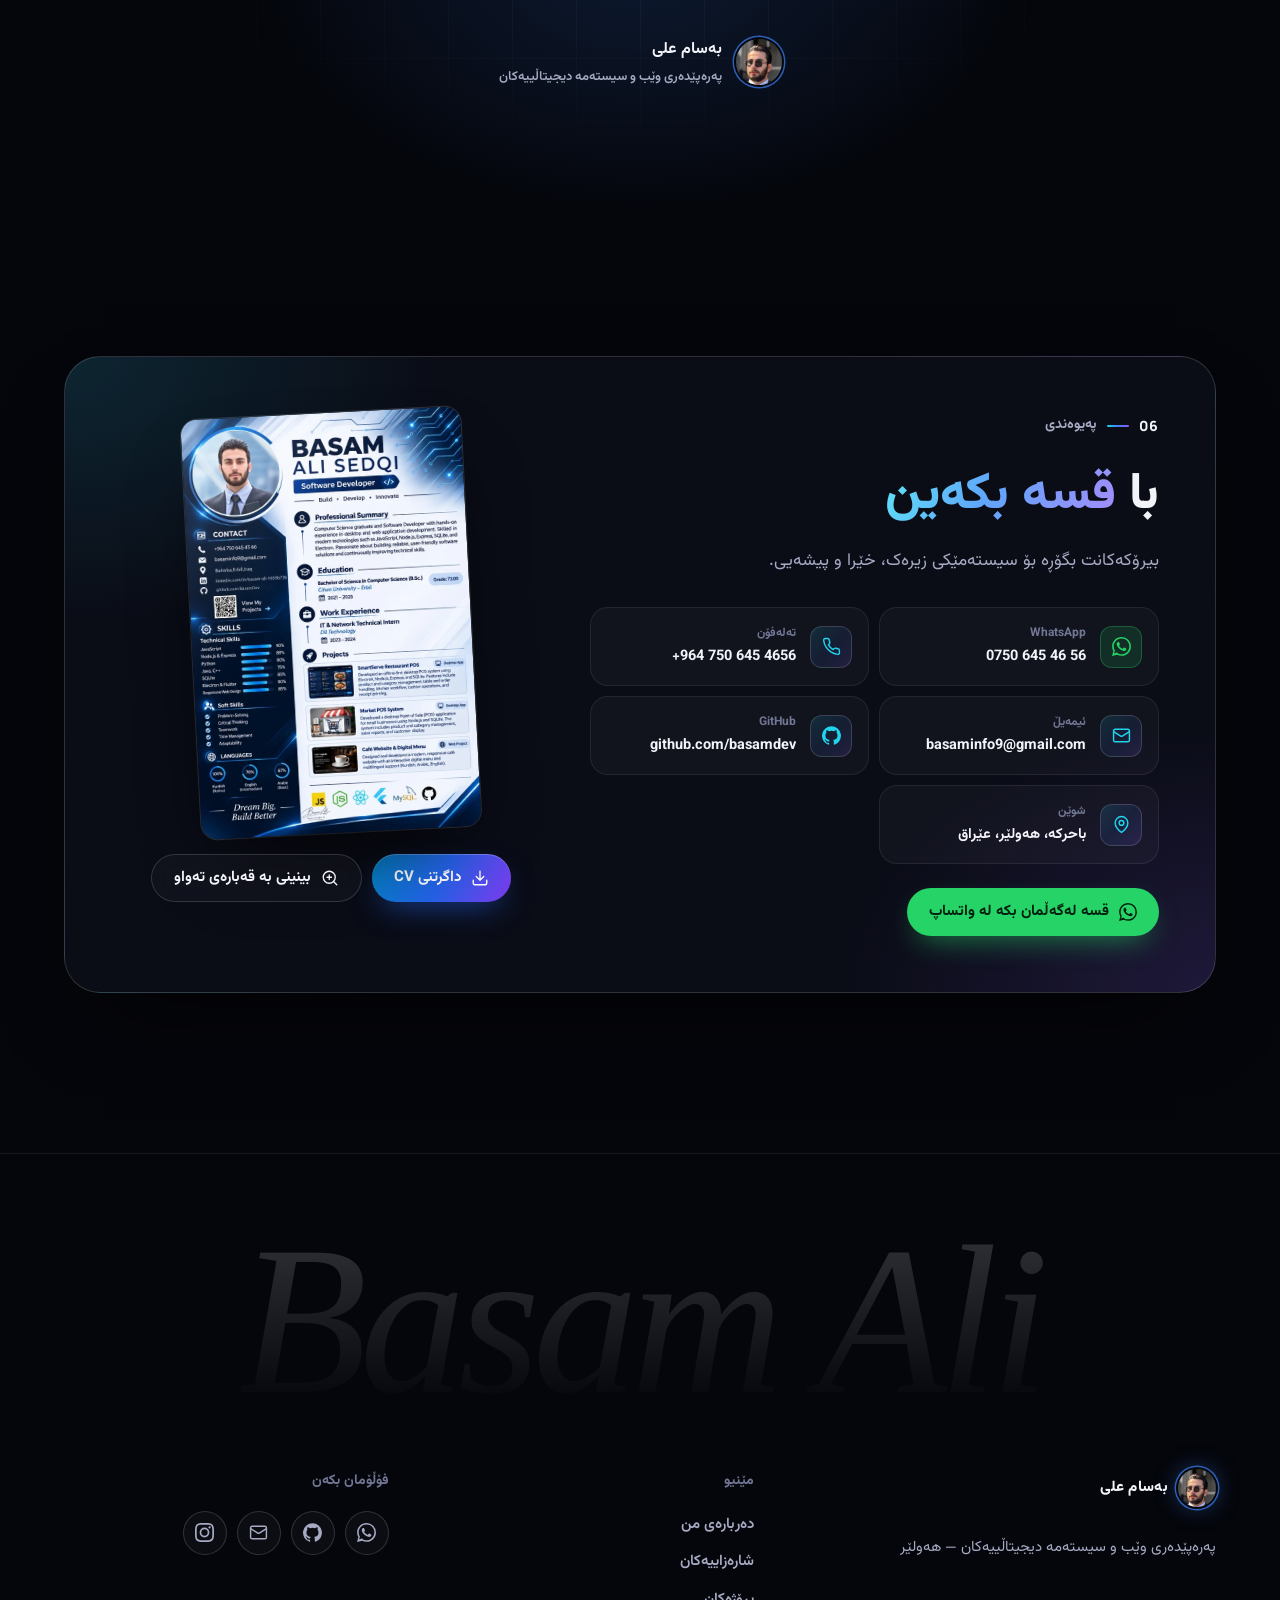
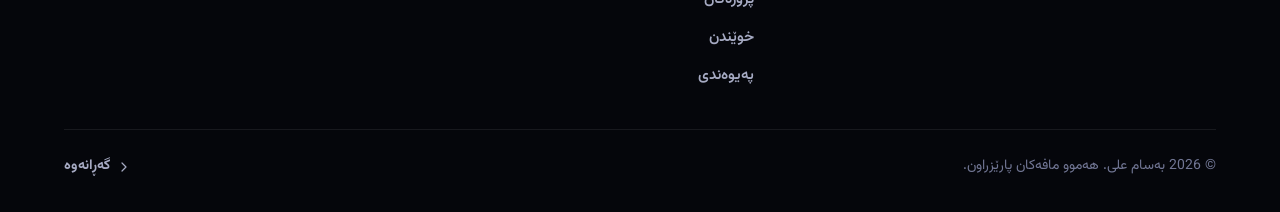
==== commit 859c44f9: "Make the portfolio page portable so it can also be basam-ali-info - cv.html detects where it runs: o" ====
--- a/cv.html
+++ b/cv.html
@@ -5,19 +5,20 @@
     <meta name="viewport" content="width=device-width, initial-scale=1, viewport-fit=cover">
     <title>Basam Ali — Web &amp; Digital Systems Developer</title>
     <meta name="description" content="Basam Ali Sedqi — web and digital systems developer in Erbil. Websites, mobile apps, QR digital menus and POS systems built with JavaScript, Node.js, SQLite, Electron and Flutter.">
-    <link rel="canonical" href="https://smart-serve-bay.vercel.app/cv.html">
+    <link rel="canonical" href="https://basam-ali-info.vercel.app/">
     <meta property="og:type" content="profile">
     <meta property="og:site_name" content="SmartServe">
     <meta property="og:title" content="Basam Ali — Web &amp; Digital Systems Developer">
     <meta property="og:description" content="Websites, mobile apps, QR digital menus and POS systems — projects, skills and live work.">
-    <meta property="og:url" content="https://smart-serve-bay.vercel.app/cv.html">
-    <meta property="og:image" content="https://smart-serve-bay.vercel.app/images/portfolio/og.jpg">
+    <meta property="og:url" content="https://basam-ali-info.vercel.app/">
+    <meta property="og:image" content="https://basam-ali-info.vercel.app/images/portfolio/og.jpg">
     <meta property="og:image:width" content="1200">
     <meta property="og:image:height" content="630">
     <meta property="og:image:alt" content="Basam Ali Sedqi — web and digital systems developer">
     <meta name="twitter:card" content="summary_large_image">
-    <link rel="icon" type="image/png" href="images/icon-192.png">
-    <link rel="apple-touch-icon" href="images/icon-192.png">
+    <link rel="icon" type="image/png" sizes="192x192" href="images/portfolio/favicon-192.png">
+    <link rel="icon" type="image/png" sizes="32x32" href="images/portfolio/favicon-32.png">
+    <link rel="apple-touch-icon" sizes="180x180" href="images/portfolio/apple-touch-icon.png">
     <meta name="theme-color" content="#05060B" id="metaTheme">
 
     <!-- Theme + language before first paint (shared with the hub and the menu page) -->
@@ -35,6 +36,7 @@
             var th = localStorage.getItem('smartserve_theme') || localStorage.getItem('landing_theme');
             d.setAttribute('data-theme', th === 'light' ? 'light' : 'dark');
         } catch (e) { d.setAttribute('data-theme', 'dark'); }
+        if (!/cv\.html$/i.test(location.pathname)) d.classList.add('standalone');
         d.classList.add('js');
     })();
     </script>
@@ -100,6 +102,10 @@
         .i{width:1.15em;height:1.15em;flex:none;fill:none;stroke:currentColor;stroke-width:1.8;stroke-linecap:round;stroke-linejoin:round}
         .i.b{fill:currentColor;stroke:none}
         :root[dir="rtl"] .flip{transform:scaleX(-1)}
+        /* same file runs on the SmartServe hub (cv.html) and on basam-ali-info.vercel.app */
+        .standalone .hub-only{display:none!important}
+        :root:not(.standalone) .site-only{display:none!important}
+        .ss-logo{width:22px;height:22px;border-radius:50%;object-fit:cover}
         .ltr{direction:ltr;unicode-bidi:isolate}
 
         .bg{position:fixed;inset:0;z-index:-1;pointer-events:none;overflow:hidden}
@@ -359,26 +365,6 @@
         .meter span{font-size:13px;color:var(--text-2)}
         @property --p{syntax:'<number>';inherits:false;initial-value:0}
 
-        /* live portfolio */
-        .browser{max-width:1080px;margin-inline:auto;border-radius:22px;overflow:hidden;border:1px solid var(--line-2);background:#0B0D16;box-shadow:var(--shadow),0 60px 120px -50px rgba(59,130,246,.35)}
-        .browser .chrome{height:46px;gap:8px;padding-inline:16px}
-        .browser .chrome i{width:12px;height:12px}
-        .browser .chrome b{flex:1;max-width:420px;margin-inline:auto;text-align:center;font-size:12.5px;padding:8px 14px;display:flex;align-items:center;justify-content:center;gap:8px}
-        .browser .chrome b svg{width:12px;height:12px;stroke:#34D399}
-        .browser .chrome a{display:inline-flex;align-items:center;gap:6px;color:#C9CDE4;font:700 12px/1 var(--font);padding:8px 12px;border-radius:999px;background:rgba(255,255,255,.07)}
-        .browser .chrome a:hover{background:rgba(255,255,255,.14)}
-        .browser .chrome a .i{width:14px;height:14px}
-        .bview{position:relative;height:min(640px,72vh);overflow:hidden;background:#07080F}
-        .bview iframe{position:absolute;top:0;left:0;border:0;width:1280px;height:800px;transform-origin:0 0;background:#07080F}
-        .bview .loader{position:absolute;inset:0;display:grid;place-items:center;align-content:center;gap:14px;color:#8E93B0;font-size:13px;font-weight:600;background:radial-gradient(60% 40% at 50% 40%,rgba(59,130,246,.16),transparent 70%),#07080F;transition:opacity .4s}
-        .bview.loaded .loader{opacity:0;pointer-events:none}
-        .spinner{width:28px;height:28px;border-radius:50%;border:2px solid rgba(255,255,255,.12);border-top-color:#60A5FA;animation:spin .9s linear infinite}
-        .shield{display:none;position:absolute;inset:0;z-index:2;align-items:flex-end;justify-content:center;padding-bottom:20px;background:linear-gradient(to top,rgba(0,0,0,.45),transparent 40%)}
-        .shield > span{display:inline-flex;align-items:center;gap:8px;padding:9px 16px;border-radius:999px;background:rgba(255,255,255,.92);color:#0A0C18;font-size:13px;font-weight:800;box-shadow:0 10px 30px rgba(0,0,0,.4)}
-        .shield .i{width:16px;height:16px}
-        @media (hover:none){.shield{display:flex}.bview.interactive .shield{display:none}}
-        .live-cta{display:flex;justify-content:center;margin-top:26px}
-
         /* contact */
         .cta-panel{position:relative;display:grid;grid-template-columns:1.15fr .85fr;gap:48px;padding:56px;border-radius:36px;overflow:hidden;background:
             radial-gradient(55% 70% at 0% 0%,rgba(34,211,238,.13),transparent 60%),
@@ -493,7 +479,6 @@
         @media (max-width:820px){
             .skills,.projects{grid-template-columns:1fr}
             .section{padding:88px 0}
-            .bview{height:560px}
         }
         @media (max-width:600px){
             .container{padding-inline:16px}
@@ -519,9 +504,6 @@
             .tl{grid-template-columns:40px 1fr;gap:12px}
             .tl-dot{width:40px;height:40px}
             .timeline::before{inset-inline-start:19px}
-            .bview{height:520px}
-            .browser .chrome b{display:none}
-            .browser .chrome a{margin-inline-start:auto}
             .cta-panel{padding:28px 18px;border-radius:28px}
             .foot-top{grid-template-columns:1fr}
             .fab{width:52px;height:52px;bottom:16px;inset-inline-end:16px}
@@ -602,7 +584,8 @@
                     <svg class="i sun"><use href="#i-sun"/></svg>
                     <svg class="i moon"><use href="#i-moon"/></svg>
                 </button>
-                <a class="icon-btn hub-desk" href="index.html" data-i18n-title="lnd_hub_back">
+                <a class="icon-btn hub-desk site-only" href="https://smart-serve-bay.vercel.app/" title="SmartServe"><img class="ss-logo" src="images/portfolio/favicon-192.png" alt="" width="22" height="22"><span class="sr-only">SmartServe</span></a>
+                <a class="icon-btn hub-desk hub-only" href="index.html" data-i18n-title="lnd_hub_back">
                     <svg class="i"><use href="#i-grid"/></svg>
                     <span class="sr-only" data-i18n="lnd_hub_back">Back to Hub</span>
                 </a>
@@ -620,7 +603,8 @@
             <a href="#journey"><span data-i18n="pf_nav_journey">Journey</span><svg class="i flip"><use href="#i-arrow"/></svg></a>
             <a href="#contact"><span data-i18n="pf_nav_contact">Contact</span><svg class="i flip"><use href="#i-arrow"/></svg></a>
             <div class="mnav-actions">
-                <a class="btn btn-ghost" href="index.html"><svg class="i"><use href="#i-grid"/></svg><span data-i18n="lnd_hub_back">Back to Hub</span></a>
+                <a class="btn btn-ghost hub-only" href="index.html"><svg class="i"><use href="#i-grid"/></svg><span data-i18n="lnd_hub_back">Back to Hub</span></a>
+                <a class="btn btn-ghost site-only" href="https://smart-serve-bay.vercel.app/"><img class="ss-logo" src="images/portfolio/favicon-192.png" alt="" width="22" height="22"><span>SmartServe</span></a>
                 <a class="btn btn-primary" href="images/cv-basam.jpg" download="Basam_Ali_Sedqi_CV.jpg"><svg class="i"><use href="#i-dl"/></svg><span data-i18n="pf_download">Download CV</span></a>
             </div>
         </nav>
@@ -775,7 +759,7 @@
                             <h3 data-i18n="pf_pos_t">SmartServe Restaurant POS</h3>
                             <p data-i18n="pf_pos_d"></p>
                             <div class="stack"><span>Electron</span><span>Node.js</span><span>Express</span><span>SQLite</span><span>JavaScript</span></div>
-                            <a class="btn btn-primary btn-sm" href="pos.html"><span data-i18n="pf_view_project">View project</span><svg class="i flip"><use href="#i-arrow"/></svg></a>
+                            <a class="btn btn-primary btn-sm" href="https://smart-serve-bay.vercel.app/pos.html"><span data-i18n="pf_view_project">View project</span><svg class="i flip"><use href="#i-arrow"/></svg></a>
                         </div>
                     </article>
                     <article class="card proj" data-reveal>
@@ -788,7 +772,7 @@
                             <h3 data-i18n="pf_mpos_t">Market POS System</h3>
                             <p data-i18n="pf_mpos_d"></p>
                             <div class="stack"><span>Node.js</span><span>SQLite</span><span>JavaScript</span></div>
-                            <a class="btn btn-ghost btn-sm" href="market-pos.html"><span data-i18n="pf_view_project">View project</span><svg class="i flip"><use href="#i-arrow"/></svg></a>
+                            <a class="btn btn-ghost btn-sm" href="https://smart-serve-bay.vercel.app/market-pos.html"><span data-i18n="pf_view_project">View project</span><svg class="i flip"><use href="#i-arrow"/></svg></a>
                         </div>
                     </article>
                     <article class="card proj" data-reveal>
@@ -804,7 +788,7 @@
                             <h3 data-i18n="pf_menus_t">SmartServe Digital Menus</h3>
                             <p data-i18n="pf_menus_d"></p>
                             <div class="stack"><span>HTML</span><span>CSS</span><span>JavaScript</span><span>QR</span></div>
-                            <a class="btn btn-ghost btn-sm" href="landing.html"><span data-i18n="pf_view_project">View project</span><svg class="i flip"><use href="#i-arrow"/></svg></a>
+                            <a class="btn btn-ghost btn-sm" href="https://smart-serve-bay.vercel.app/landing.html"><span data-i18n="pf_view_project">View project</span><svg class="i flip"><use href="#i-arrow"/></svg></a>
                         </div>
                     </article>
                 </div>
@@ -872,32 +856,6 @@
             </div>
         </section>
 
-        <!-- ============ LIVE PORTFOLIO ============ -->
-        <section class="section" id="live">
-            <div class="container">
-                <header class="sec-head" data-reveal>
-                    <span class="eyebrow"><b class="num">06</b><span data-i18n="pf_live_eb">Live portfolio</span></span>
-                    <h2 data-i18n="pf_live_h">Explore my <span class="g">full portfolio</span></h2>
-                    <p data-i18n="pf_live_p">The complete site, live — scroll it right here or open it in a new tab.</p>
-                </header>
-                <div class="browser" data-reveal>
-                    <div class="chrome">
-                        <i></i><i></i><i></i>
-                        <b><svg viewBox="0 0 24 24" fill="none" stroke-width="2.4" stroke-linecap="round" stroke-linejoin="round"><use href="#i-lock"/></svg>basam-ali-info.vercel.app</b>
-                        <a href="https://basam-ali-info.vercel.app/" target="_blank" rel="noopener noreferrer"><svg class="i"><use href="#i-ext"/></svg><span data-i18n="lnd_open_new">Open in a new tab</span></a>
-                    </div>
-                    <div class="bview" id="bview">
-                        <div class="loader"><span class="spinner"></span><span data-i18n="pf_loading">Loading portfolio…</span></div>
-                        <iframe id="siteFrame" title="Basam Ali — full portfolio (live)" data-src="https://basam-ali-info.vercel.app/" referrerpolicy="no-referrer" sandbox="allow-scripts allow-same-origin allow-popups allow-popups-to-escape-sandbox allow-forms"></iframe>
-                        <button type="button" class="shield" id="shield"><span><svg class="i"><use href="#i-hand"/></svg><span data-i18n="lnd_tap">Tap to explore</span></span></button>
-                    </div>
-                </div>
-                <div class="live-cta" data-reveal>
-                    <a class="btn btn-ghost" href="https://basam-ali-info.vercel.app/" target="_blank" rel="noopener noreferrer"><span data-i18n="pf_open_site">Open full site</span><svg class="i"><use href="#i-ext"/></svg></a>
-                </div>
-            </div>
-        </section>
-
         <!-- ============ STATEMENT ============ -->
         <section class="statement" aria-label="Motto">
             <div class="container" data-reveal>
@@ -915,7 +873,7 @@
             <div class="container">
                 <div class="cta-panel" data-reveal>
                     <div>
-                        <span class="eyebrow"><b class="num">07</b><span data-i18n="pf_contact_eb">Get in touch</span></span>
+                        <span class="eyebrow"><b class="num">06</b><span data-i18n="pf_contact_eb">Get in touch</span></span>
                         <h2 data-i18n="pf_contact_h">Let's <span class="g">talk</span></h2>
                         <p data-i18n="pf_cta_line">Turn your ideas into a smart, fast and professional system.</p>
                         <div class="contacts">
@@ -972,7 +930,8 @@
             </div>
             <div class="foot-bottom">
                 <span>© 2026 <span data-i18n="pf_name_plain">Basam Ali</span>. <span data-i18n="lnd_rights">All rights reserved.</span></span>
-                <a href="index.html"><svg class="i flip"><use href="#i-chev"/></svg><span data-i18n="lnd_hub_back">Back to Hub</span></a>
+                <a class="hub-only" href="index.html"><svg class="i flip"><use href="#i-chev"/></svg><span data-i18n="lnd_hub_back">Back to Hub</span></a>
+                <a class="site-only" href="https://smart-serve-bay.vercel.app/"><img class="ss-logo" src="images/portfolio/favicon-192.png" alt="" width="22" height="22" loading="lazy"><span>SmartServe</span><svg class="i"><use href="#i-ext"/></svg></a>
             </div>
         </div>
     </footer>
@@ -987,7 +946,7 @@
         <img id="lbImg" src="data:," alt="CV of Basam Ali Sedqi" data-src="images/cv-basam.jpg">
     </div>
 
-    <script src="js/i18n.js"></script>
+    <script src="js/portfolio-i18n.js"></script>
     <script>
     (function () {
         'use strict';
@@ -1059,11 +1018,11 @@
             var spy = new IntersectionObserver(function (entries) {
                 entries.forEach(function (en) {
                     if (!en.isIntersecting) return;
-                    var id = en.target.id === 'services' ? 'projects' : en.target.id === 'live' ? 'journey' : en.target.id;
+                    var id = en.target.id === 'services' ? 'projects' : en.target.id;
                     navLinks.forEach(function (a) { a.classList.toggle('active', a.getAttribute('href') === '#' + id); });
                 });
             }, { rootMargin: '-45% 0px -50% 0px' });
-            ['top', 'about', 'skills', 'projects', 'services', 'journey', 'live', 'contact'].forEach(function (id) { var s = document.getElementById(id); if (s) spy.observe(s); });
+            ['top', 'about', 'skills', 'projects', 'services', 'journey', 'contact'].forEach(function (id) { var s = document.getElementById(id); if (s) spy.observe(s); });
         }
 
         /* ---------- reveal on scroll (+ language rings) ---------- */
@@ -1095,33 +1054,6 @@
             });
         });
 
-        /* ---------- live portfolio in a browser window (loads when near) ---------- */
-        var bview = $('#bview'), frame = $('#siteFrame');
-        function fit() {
-            var w = bview.clientWidth, h = bview.clientHeight;
-            if (!w || !h) return;
-            var base = w < 640 ? 390 : 1280;
-            var s = w / base;
-            frame.style.width = base + 'px';
-            frame.style.height = Math.ceil(h / s) + 'px';
-            frame.style.transform = 'scale(' + s + ')';
-        }
-        if ('ResizeObserver' in window) new ResizeObserver(fit).observe(bview);
-        window.addEventListener('resize', fit);
-        fit();
-        function loadSite() {
-            if (frame.getAttribute('src')) return;
-            var timer = setTimeout(function () { bview.classList.add('loaded'); }, 9000);
-            frame.addEventListener('load', function () { clearTimeout(timer); bview.classList.add('loaded'); });
-            frame.setAttribute('src', frame.getAttribute('data-src'));
-        }
-        if ('IntersectionObserver' in window) {
-            var lio = new IntersectionObserver(function (en) { if (en[0].isIntersecting) { loadSite(); lio.disconnect(); } }, { rootMargin: '600px 0px' });
-            lio.observe(bview);
-        } else { loadSite(); }
-        $('#shield').addEventListener('click', function () { bview.classList.add('interactive'); });
-        document.addEventListener('click', function (e) { if (!bview.contains(e.target)) bview.classList.remove('interactive'); });
-
         /* ---------- CV lightbox ---------- */
         var lb = $('#lightbox'), lbImg = $('#lbImg'), lastFocus = null;
         function openLb() {
